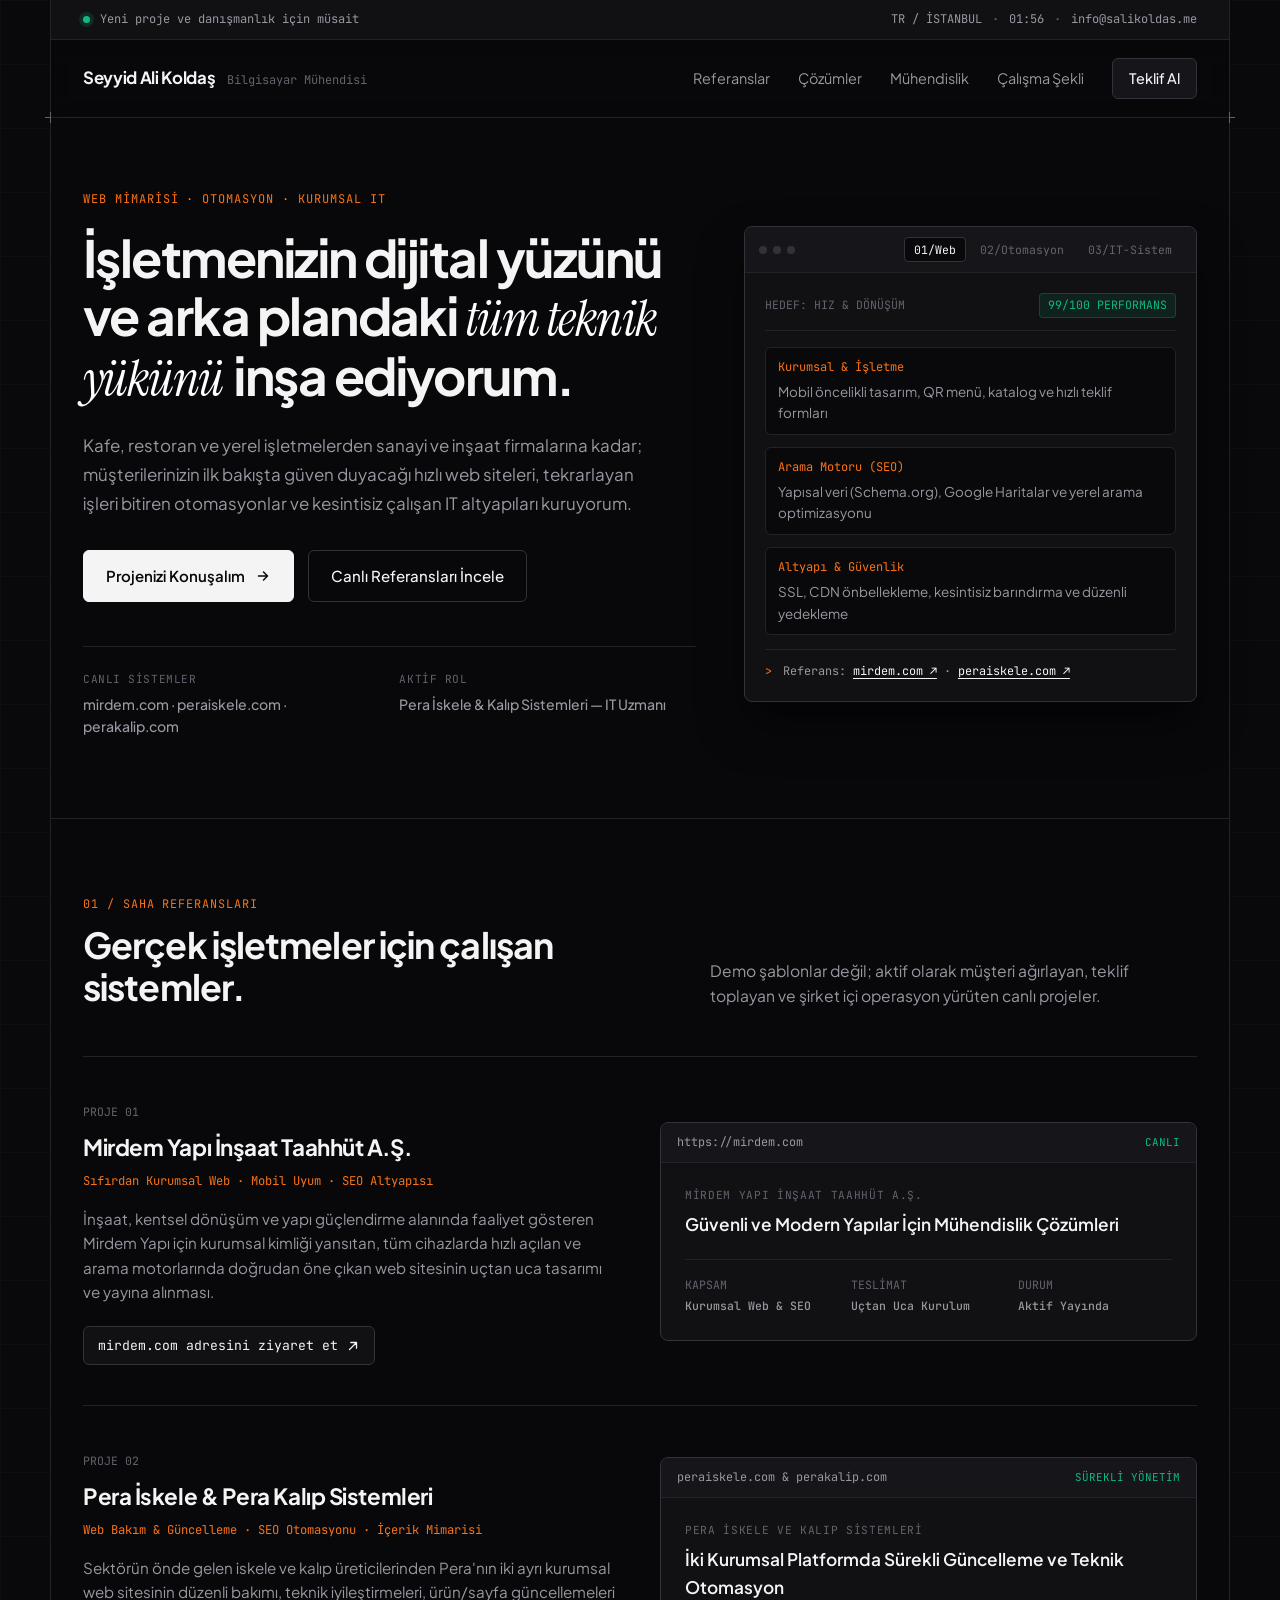
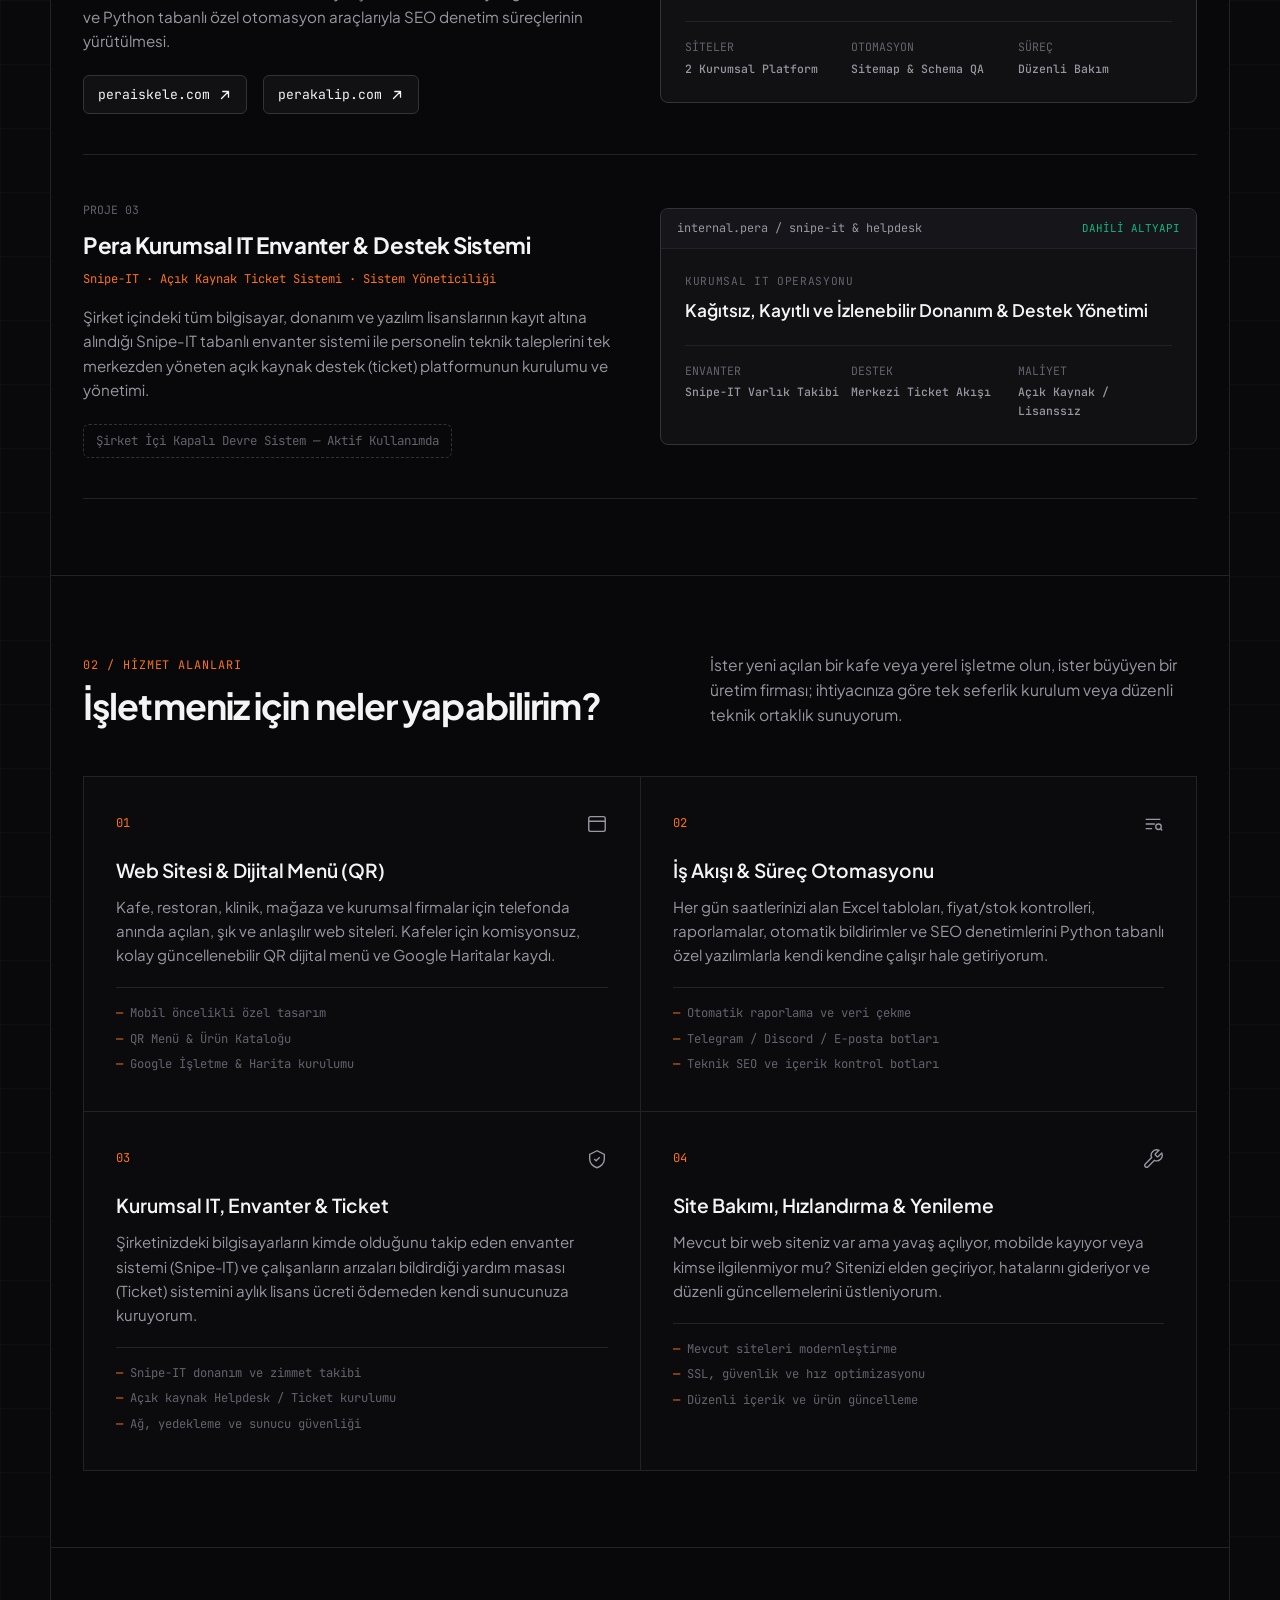
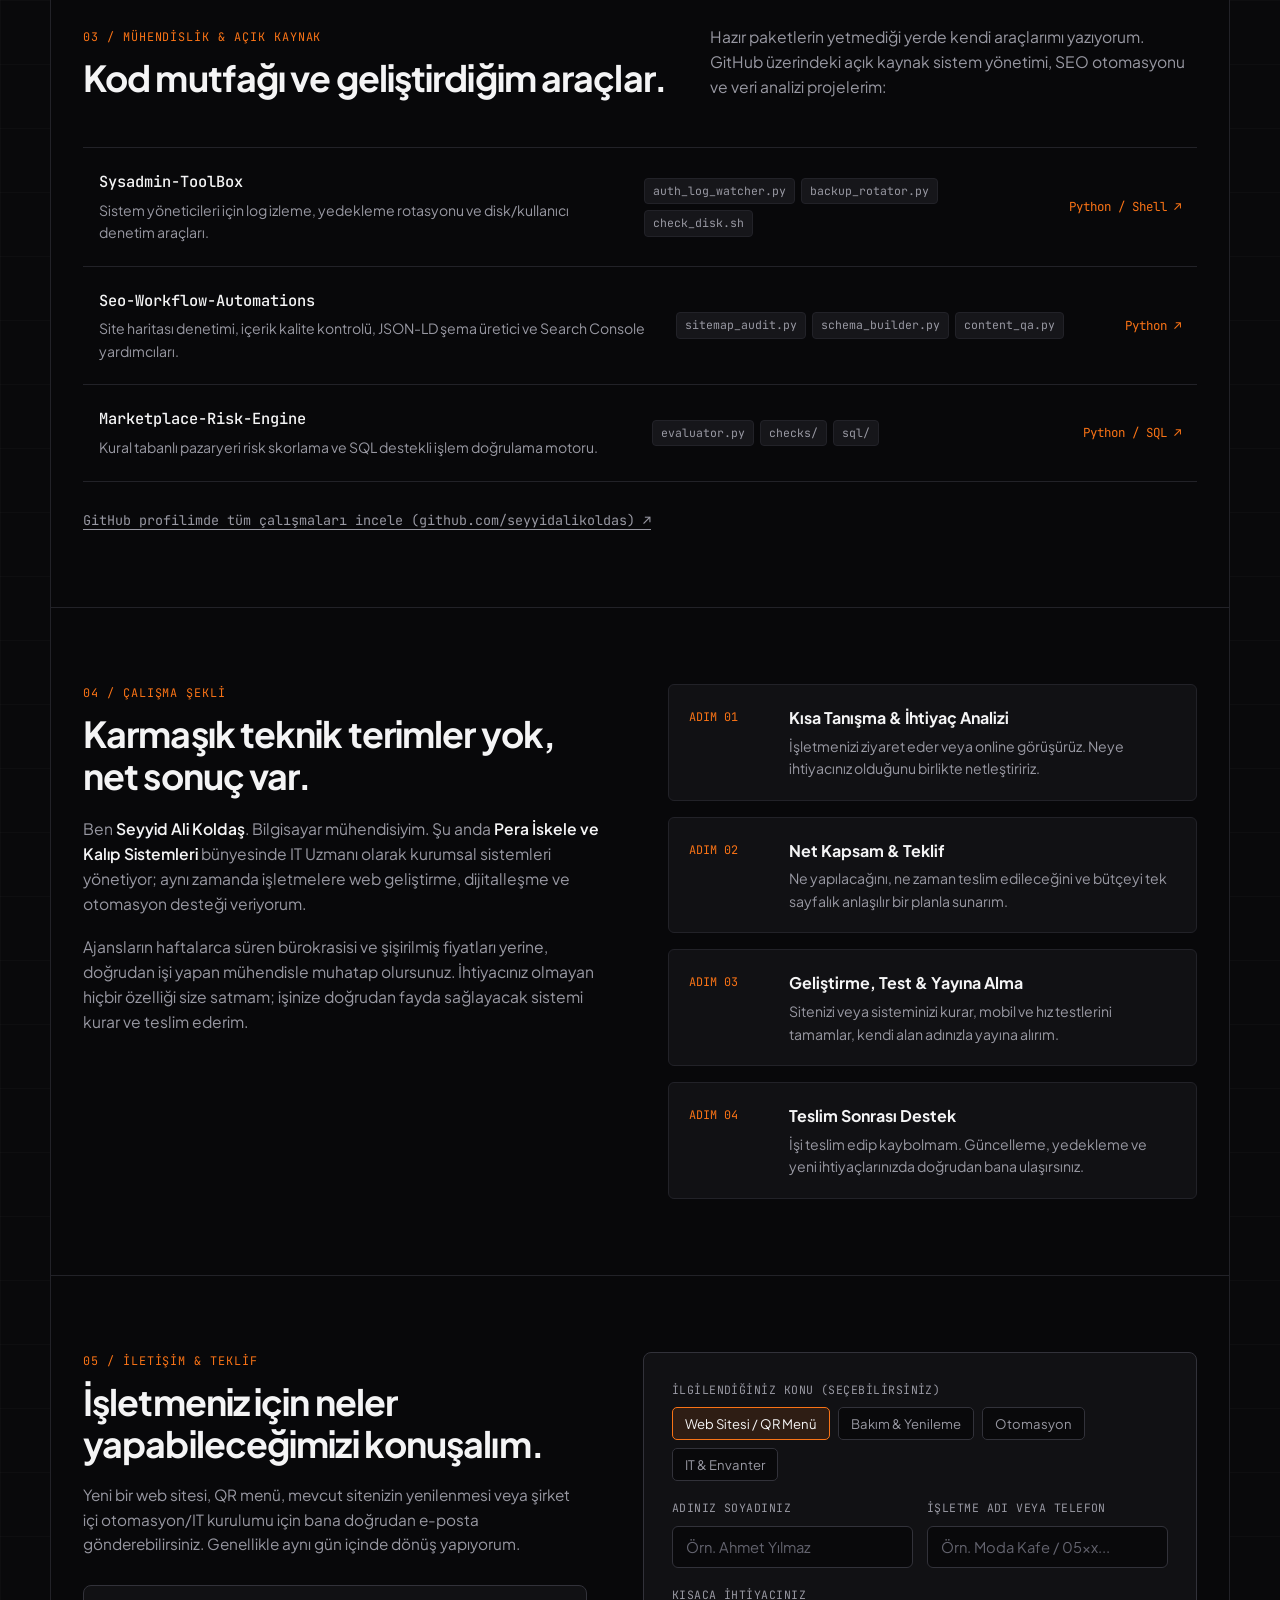
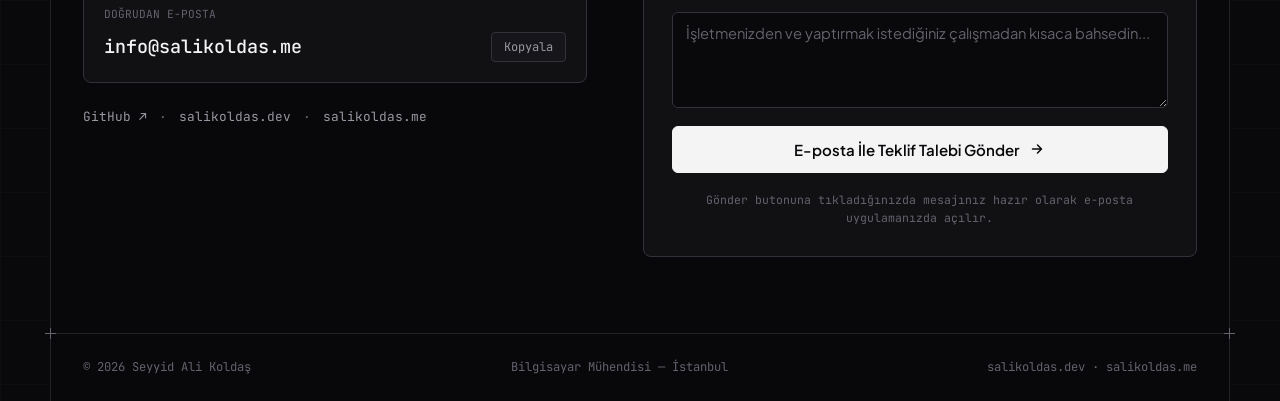
==== index.html @ 10c1068e "Launch salikoldas.me portfolio & corporate engineering site" ====
<!DOCTYPE html>
<html lang="tr">
<head>
  <meta charset="utf-8">
  <meta name="viewport" content="width=device-width, initial-scale=1">
  <title>Seyyid Ali Koldaş — Web Mimarisi, Otomasyon & Kurumsal IT</title>
  <meta name="description" content="Seyyid Ali Koldaş — Bilgisayar Mühendisi. İşletmeler için modern web siteleri, iş akışı otomasyonları ve kurumsal IT altyapı çözümleri.">
  <meta name="theme-color" content="#09090b">
  <meta property="og:title" content="Seyyid Ali Koldaş — Web, Otomasyon & IT Çözümleri">
  <meta property="og:description" content="İşletmeler için hızlı web siteleri, süreç otomasyonları ve kurumsal IT sistemleri.">
  <meta property="og:type" content="website">
  <link rel="preconnect" href="https://fonts.googleapis.com">
  <link rel="preconnect" href="https://fonts.gstatic.com" crossorigin>
  <link href="https://fonts.googleapis.com/css2?family=Instrument+Serif:ital@0;1&family=JetBrains+Mono:wght@400;500&family=Plus+Jakarta+Sans:wght@400;500;600;700&display=swap" rel="stylesheet">
  <link rel="stylesheet" href="style.css">
</head>
<body>

  <div class="frame-shell">
    <!-- Top Telemetry Bar -->
    <div class="topbar mono">
      <div class="topbar-left">
        <span class="status-dot" aria-hidden="true"></span>
        <span>Yeni proje ve danışmanlık için müsait</span>
      </div>
      <div class="topbar-right">
        <span>TR / İSTANBUL</span>
        <span class="sep">·</span>
        <span id="local-time">--:--</span>
        <span class="sep">·</span>
        <a href="mailto:info@salikoldas.me">info@salikoldas.me</a>
      </div>
    </div>

    <!-- Navigation -->
    <header class="site-header">
      <a href="#top" class="brand">
        <span class="brand-name">Seyyid Ali Koldaş</span>
        <span class="brand-role mono">Bilgisayar Mühendisi</span>
      </a>
      <nav class="site-nav" aria-label="Ana Menü">
        <a href="#referanslar">Referanslar</a>
        <a href="#cozumler">Çözümler</a>
        <a href="#acik-kaynak">Mühendislik</a>
        <a href="#surec">Çalışma Şekli</a>
        <a href="#iletisim" class="nav-cta">Teklif Al</a>
      </nav>
    </header>

    <main id="top">
      <!-- Hero Section -->
      <section class="hero-section">
        <div class="crosshair ch-tl" aria-hidden="true"></div>
        <div class="crosshair ch-tr" aria-hidden="true"></div>

        <div class="hero-grid">
          <div class="hero-copy">
            <div class="eyebrow mono">WEB MİMARİSİ · OTOMASYON · KURUMSAL IT</div>
            <h1>
              İşletmenizin dijital yüzünü ve arka plandaki <span class="serif-italic">tüm teknik yükünü</span> inşa ediyorum.
            </h1>
            <p class="hero-desc">
              Kafe, restoran ve yerel işletmelerden sanayi ve inşaat firmalarına kadar; müşterilerinizin ilk bakışta güven duyacağı hızlı web siteleri, tekrarlayan işleri bitiren otomasyonlar ve kesintisiz çalışan IT altyapıları kuruyorum.
            </p>

            <div class="hero-actions">
              <a href="#iletisim" class="btn-primary">
                <span>Projenizi Konuşalım</span>
                <svg width="16" height="16" viewBox="0 0 16 16" fill="none" aria-hidden="true">
                  <path d="M3.5 8H12.5M12.5 8L8.5 4M12.5 8L8.5 12" stroke="currentColor" stroke-width="1.5" stroke-linecap="round" stroke-linejoin="round"/>
                </svg>
              </a>
              <a href="#referanslar" class="btn-secondary">Canlı Referansları İncele</a>
            </div>

            <div class="hero-proof">
              <div class="proof-item">
                <span class="proof-label mono">CANLI SİSTEMLER</span>
                <span class="proof-val">mirdem.com · peraiskele.com · perakalip.com</span>
              </div>
              <div class="proof-item">
                <span class="proof-label mono">AKTİF ROL</span>
                <span class="proof-val">Pera İskele &amp; Kalıp Sistemleri — IT Uzmanı</span>
              </div>
            </div>
          </div>

          <!-- Interactive Architecture Preview Panel -->
          <div class="hero-showcase" aria-label="Teknik çalışma önizlemesi">
            <div class="showcase-window">
              <div class="window-bar">
                <div class="window-dots" aria-hidden="true">
                  <span></span><span></span><span></span>
                </div>
                <div class="window-tabs mono" role="tablist">
                  <button type="button" class="w-tab active" data-tab="web" role="tab" aria-selected="true">01/Web</button>
                  <button type="button" class="w-tab" data-tab="auto" role="tab" aria-selected="false">02/Otomasyon</button>
                  <button type="button" class="w-tab" data-tab="it" role="tab" aria-selected="false">03/IT-Sistem</button>
                </div>
              </div>

              <!-- Tab 1: Web & Digital Presence -->
              <div class="window-pane active" id="pane-web">
                <div class="pane-meta mono">
                  <span>HEDEF: HIZ &amp; DÖNÜŞÜM</span>
                  <span class="badge-ok">99/100 PERFORMANS</span>
                </div>
                <div class="arch-list">
                  <div class="arch-row">
                    <span class="arch-key mono">Kurumsal &amp; İşletme</span>
                    <span class="arch-detail">Mobil öncelikli tasarım, QR menü, katalog ve hızlı teklif formları</span>
                  </div>
                  <div class="arch-row">
                    <span class="arch-key mono">Arama Motoru (SEO)</span>
                    <span class="arch-detail">Yapısal veri (Schema.org), Google Haritalar ve yerel arama optimizasyonu</span>
                  </div>
                  <div class="arch-row">
                    <span class="arch-key mono">Altyapı &amp; Güvenlik</span>
                    <span class="arch-detail">SSL, CDN önbellekleme, kesintisiz barındırma ve düzenli yedekleme</span>
                  </div>
                </div>
                <div class="pane-footer mono">
                  <span class="prompt-arrow">&gt;</span> Referans: <a href="https://mirdem.com" target="_blank" rel="noopener">mirdem.com ↗</a> · <a href="https://peraiskele.com" target="_blank" rel="noopener">peraiskele.com ↗</a>
                </div>
              </div>

              <!-- Tab 2: Automation -->
              <div class="window-pane" id="pane-auto">
                <div class="pane-meta mono">
                  <span>SEO-WORKFLOW-AUTOMATIONS</span>
                  <span class="badge-ok">PYTHON 3.12</span>
                </div>
                <pre class="code-preview mono"><code><span class="c-dim"># Otomatik site denetimi ve yapısal veri üretimi</span>
$ python run.py --target peraiskele.com --audit

[✓] sitemap_audit.py     142 URL tarandı (0 kırık link)
[✓] schema_builder.py    JSON-LD Organization &amp; Product hazır
[✓] content_qa.py        Meta &amp; başlık hiyerarşisi doğrulandı
[✓] gsc_export_helper.py Arama konsolu raporu dışa aktarıldı</code></pre>
                <div class="pane-footer mono">
                  <span class="prompt-arrow">&gt;</span> Kaynak kod: <a href="https://github.com/seyyidalikoldas/Seo-Workflow-Automations" target="_blank" rel="noopener">github.com/seyyidalikoldas ↗</a>
                </div>
              </div>

              <!-- Tab 3: IT Infrastructure -->
              <div class="window-pane" id="pane-it">
                <div class="pane-meta mono">
                  <span>PERA KURUMSAL IT MİMARİSİ</span>
                  <span class="badge-ok">AKTİF SAHA SİSTEMİ</span>
                </div>
                <pre class="code-preview mono"><code><span class="c-dim"># Envanter, Yardım Masası ve Sunucu Otomasyonu</span>
├─ Envanter   : Snipe-IT (Donanım, lisans ve zimmet takibi)
├─ Destek     : Açık kaynak Helpdesk / Ticket iş akışı
├─ Yedekleme  : backup_rotator.py (Otomatik rotasyon)
└─ Güvenlik   : auth_log_watcher.py &amp; check_disk.sh</code></pre>
                <div class="pane-footer mono">
                  <span class="prompt-arrow">&gt;</span> Sıfır lisans maliyetiyle kurumsal iç sistem kurulumu
                </div>
              </div>
            </div>
          </div>
        </div>
      </section>

      <!-- Section 01: Selected Work / Case Studies -->
      <section id="referanslar" class="section-block">
        <div class="section-header">
          <div>
            <span class="section-index mono">01 / SAHA REFERANSLARI</span>
            <h2>Gerçek işletmeler için çalışan sistemler.</h2>
          </div>
          <p class="section-lead">
            Demo şablonlar değil; aktif olarak müşteri ağırlayan, teklif toplayan ve şirket içi operasyon yürüten canlı projeler.
          </p>
        </div>

        <div class="case-list">
          <!-- Case 1: Mirdem -->
          <article class="case-row">
            <div class="case-meta">
              <span class="case-num mono">PROJE 01</span>
              <h3 class="case-title">Mirdem Yapı İnşaat Taahhüt A.Ş.</h3>
              <p class="case-tags mono">Sıfırdan Kurumsal Web · Mobil Uyum · SEO Altyapısı</p>
              <p class="case-desc">
                İnşaat, kentsel dönüşüm ve yapı güçlendirme alanında faaliyet gösteren Mirdem Yapı için kurumsal kimliği yansıtan, tüm cihazlarda hızlı açılan ve arama motorlarında doğrudan öne çıkan web sitesinin uçtan uca tasarımı ve yayına alınması.
              </p>
              <a href="https://mirdem.com" target="_blank" rel="noopener" class="case-link mono">
                <span>mirdem.com adresini ziyaret et</span>
                <svg width="14" height="14" viewBox="0 0 16 16" fill="none" aria-hidden="true"><path d="M4 12L12 4M12 4H5.5M12 4V10.5" stroke="currentColor" stroke-width="1.5" stroke-linecap="round" stroke-linejoin="round"/></svg>
              </a>
            </div>
            <div class="case-visual">
              <div class="browser-mock">
                <div class="bm-top">
                  <span class="bm-url mono">https://mirdem.com</span>
                  <span class="bm-status mono">CANLI</span>
                </div>
                <div class="bm-body">
                  <div class="bm-kicker mono">MİRDEM YAPI İNŞAAT TAAHHÜT A.Ş.</div>
                  <div class="bm-headline">Güvenli ve Modern Yapılar İçin Mühendislik Çözümleri</div>
                  <div class="bm-metrics mono">
                    <div><span>KAPSAM</span><strong>Kurumsal Web &amp; SEO</strong></div>
                    <div><span>TESLİMAT</span><strong>Uçtan Uca Kurulum</strong></div>
                    <div><span>DURUM</span><strong>Aktif Yayında</strong></div>
                  </div>
                </div>
              </div>
            </div>
          </article>

          <!-- Case 2: Pera İskele & Pera Kalıp -->
          <article class="case-row">
            <div class="case-meta">
              <span class="case-num mono">PROJE 02</span>
              <h3 class="case-title">Pera İskele &amp; Pera Kalıp Sistemleri</h3>
              <p class="case-tags mono">Web Bakım &amp; Güncelleme · SEO Otomasyonu · İçerik Mimarisi</p>
              <p class="case-desc">
                Sektörün önde gelen iskele ve kalıp üreticilerinden Pera'nın iki ayrı kurumsal web sitesinin düzenli bakımı, teknik iyileştirmeleri, ürün/sayfa güncellemeleri ve Python tabanlı özel otomasyon araçlarıyla SEO denetim süreçlerinin yürütülmesi.
              </p>
              <div class="case-links-dual">
                <a href="https://peraiskele.com" target="_blank" rel="noopener" class="case-link mono">
                  <span>peraiskele.com</span>
                  <svg width="14" height="14" viewBox="0 0 16 16" fill="none" aria-hidden="true"><path d="M4 12L12 4M12 4H5.5M12 4V10.5" stroke="currentColor" stroke-width="1.5" stroke-linecap="round" stroke-linejoin="round"/></svg>
                </a>
                <a href="https://perakalip.com" target="_blank" rel="noopener" class="case-link mono">
                  <span>perakalip.com</span>
                  <svg width="14" height="14" viewBox="0 0 16 16" fill="none" aria-hidden="true"><path d="M4 12L12 4M12 4H5.5M12 4V10.5" stroke="currentColor" stroke-width="1.5" stroke-linecap="round" stroke-linejoin="round"/></svg>
                </a>
              </div>
            </div>
            <div class="case-visual">
              <div class="browser-mock">
                <div class="bm-top">
                  <span class="bm-url mono">peraiskele.com &amp; perakalip.com</span>
                  <span class="bm-status mono">SÜREKLİ YÖNETİM</span>
                </div>
                <div class="bm-body">
                  <div class="bm-kicker mono">PERA İSKELE VE KALIP SİSTEMLERİ</div>
                  <div class="bm-headline">İki Kurumsal Platformda Sürekli Güncelleme ve Teknik Otomasyon</div>
                  <div class="bm-metrics mono">
                    <div><span>SİTELER</span><strong>2 Kurumsal Platform</strong></div>
                    <div><span>OTOMASYON</span><strong>Sitemap &amp; Schema QA</strong></div>
                    <div><span>SÜREÇ</span><strong>Düzenli Bakım</strong></div>
                  </div>
                </div>
              </div>
            </div>
          </article>

          <!-- Case 3: Pera IT -->
          <article class="case-row">
            <div class="case-meta">
              <span class="case-num mono">PROJE 03</span>
              <h3 class="case-title">Pera Kurumsal IT Envanter &amp; Destek Sistemi</h3>
              <p class="case-tags mono">Snipe-IT · Açık Kaynak Ticket Sistemi · Sistem Yöneticiliği</p>
              <p class="case-desc">
                Şirket içindeki tüm bilgisayar, donanım ve yazılım lisanslarının kayıt altına alındığı Snipe-IT tabanlı envanter sistemi ile personelin teknik taleplerini tek merkezden yöneten açık kaynak destek (ticket) platformunun kurulumu ve yönetimi.
              </p>
              <span class="case-internal mono">Şirket İçi Kapalı Devre Sistem — Aktif Kullanımda</span>
            </div>
            <div class="case-visual">
              <div class="browser-mock">
                <div class="bm-top">
                  <span class="bm-url mono">internal.pera / snipe-it &amp; helpdesk</span>
                  <span class="bm-status mono">DAHİLİ ALTYAPI</span>
                </div>
                <div class="bm-body">
                  <div class="bm-kicker mono">KURUMSAL IT OPERASYONU</div>
                  <div class="bm-headline">Kağıtsız, Kayıtlı ve İzlenebilir Donanım &amp; Destek Yönetimi</div>
                  <div class="bm-metrics mono">
                    <div><span>ENVANTER</span><strong>Snipe-IT Varlık Takibi</strong></div>
                    <div><span>DESTEK</span><strong>Merkezi Ticket Akışı</strong></div>
                    <div><span>MALİYET</span><strong>Açık Kaynak / Lisanssız</strong></div>
                  </div>
                </div>
              </div>
            </div>
          </article>
        </div>
      </section>

      <!-- Section 02: Solutions for Businesses -->
      <section id="cozumler" class="section-block">
        <div class="section-header">
          <div>
            <span class="section-index mono">02 / HİZMET ALANLARI</span>
            <h2>İşletmeniz için neler yapabilirim?</h2>
          </div>
          <p class="section-lead">
            İster yeni açılan bir kafe veya yerel işletme olun, ister büyüyen bir üretim firması; ihtiyacınıza göre tek seferlik kurulum veya düzenli teknik ortaklık sunuyorum.
          </p>
        </div>

        <div class="bento-grid">
          <article class="bento-cell">
            <div class="cell-top">
              <span class="cell-num mono">01</span>
              <svg class="cell-icon" viewBox="0 0 24 24" fill="none" stroke="currentColor" stroke-width="1.5" aria-hidden="true">
                <rect x="3" y="4" width="18" height="16" rx="2"/>
                <path d="M3 9H21M7 6.5H7.01M10 6.5H10.01"/>
              </svg>
            </div>
            <h3>Web Sitesi &amp; Dijital Menü (QR)</h3>
            <p>
              Kafe, restoran, klinik, mağaza ve kurumsal firmalar için telefonda anında açılan, şık ve anlaşılır web siteleri. Kafeler için komisyonsuz, kolay güncellenebilir QR dijital menü ve Google Haritalar kaydı.
            </p>
            <ul class="cell-points mono">
              <li>Mobil öncelikli özel tasarım</li>
              <li>QR Menü &amp; Ürün Kataloğu</li>
              <li>Google İşletme &amp; Harita kurulumu</li>
            </ul>
          </article>

          <article class="bento-cell">
            <div class="cell-top">
              <span class="cell-num mono">02</span>
              <svg class="cell-icon" viewBox="0 0 24 24" fill="none" stroke="currentColor" stroke-width="1.5" aria-hidden="true">
                <path d="M4 7H20M4 12H14M4 17H11"/>
                <circle cx="18" cy="15" r="3"/>
                <path d="M20.5 17.5L22 19"/>
              </svg>
            </div>
            <h3>İş Akışı &amp; Süreç Otomasyonu</h3>
            <p>
              Her gün saatlerinizi alan Excel tabloları, fiyat/stok kontrolleri, raporlamalar, otomatik bildirimler ve SEO denetimlerini Python tabanlı özel yazılımlarla kendi kendine çalışır hale getiriyorum.
            </p>
            <ul class="cell-points mono">
              <li>Otomatik raporlama ve veri çekme</li>
              <li>Telegram / Discord / E-posta botları</li>
              <li>Teknik SEO ve içerik kontrol botları</li>
            </ul>
          </article>

          <article class="bento-cell">
            <div class="cell-top">
              <span class="cell-num mono">03</span>
              <svg class="cell-icon" viewBox="0 0 24 24" fill="none" stroke="currentColor" stroke-width="1.5" aria-hidden="true">
                <path d="M12 3L4 7V12C4 16.5 7.5 20.5 12 21.5C16.5 20.5 20 16.5 20 12V7L12 3Z"/>
                <path d="M9 12L11 14L15 10"/>
              </svg>
            </div>
            <h3>Kurumsal IT, Envanter &amp; Ticket</h3>
            <p>
              Şirketinizdeki bilgisayarların kimde olduğunu takip eden envanter sistemi (Snipe-IT) ve çalışanların arızaları bildirdiği yardım masası (Ticket) sistemini aylık lisans ücreti ödemeden kendi sunucunuza kuruyorum.
            </p>
            <ul class="cell-points mono">
              <li>Snipe-IT donanım ve zimmet takibi</li>
              <li>Açık kaynak Helpdesk / Ticket kurulumu</li>
              <li>Ağ, yedekleme ve sunucu güvenliği</li>
            </ul>
          </article>

          <article class="bento-cell">
            <div class="cell-top">
              <span class="cell-num mono">04</span>
              <svg class="cell-icon" viewBox="0 0 24 24" fill="none" stroke="currentColor" stroke-width="1.5" aria-hidden="true">
                <path d="M14.7 6.3a1 1 0 0 0 0 1.4l1.6 1.6a1 1 0 0 0 1.4 0l3.77-3.77a6 6 0 0 1-7.94 7.94l-6.91 6.91a2.12 2.12 0 0 1-3-3l6.91-6.91a6 6 0 0 1 7.94-7.94l-3.76 3.76z"/>
              </svg>
            </div>
            <h3>Site Bakımı, Hızlandırma &amp; Yenileme</h3>
            <p>
              Mevcut bir web siteniz var ama yavaş açılıyor, mobilde kayıyor veya kimse ilgilenmiyor mu? Sitenizi elden geçiriyor, hatalarını gideriyor ve düzenli güncellemelerini üstleniyorum.
            </p>
            <ul class="cell-points mono">
              <li>Mevcut siteleri modernleştirme</li>
              <li>SSL, güvenlik ve hız optimizasyonu</li>
              <li>Düzenli içerik ve ürün güncelleme</li>
            </ul>
          </article>
        </div>
      </section>

      <!-- Section 03: Engineering & Open Source -->
      <section id="acik-kaynak" class="section-block">
        <div class="section-header">
          <div>
            <span class="section-index mono">03 / MÜHENDİSLİK &amp; AÇIK KAYNAK</span>
            <h2>Kod mutfağı ve geliştirdiğim araçlar.</h2>
          </div>
          <p class="section-lead">
            Hazır paketlerin yetmediği yerde kendi araçlarımı yazıyorum. GitHub üzerindeki açık kaynak sistem yönetimi, SEO otomasyonu ve veri analizi projelerim:
          </p>
        </div>

        <div class="repo-table">
          <a href="https://github.com/seyyidalikoldas/Sysadmin-ToolBox" target="_blank" rel="noopener" class="repo-row">
            <div class="repo-main">
              <span class="repo-name mono">Sysadmin-ToolBox</span>
              <span class="repo-desc">Sistem yöneticileri için log izleme, yedekleme rotasyonu ve disk/kullanıcı denetim araçları.</span>
            </div>
            <div class="repo-files mono">
              <span>auth_log_watcher.py</span>
              <span>backup_rotator.py</span>
              <span>check_disk.sh</span>
            </div>
            <span class="repo-lang mono">Python / Shell ↗</span>
          </a>

          <a href="https://github.com/seyyidalikoldas/Seo-Workflow-Automations" target="_blank" rel="noopener" class="repo-row">
            <div class="repo-main">
              <span class="repo-name mono">Seo-Workflow-Automations</span>
              <span class="repo-desc">Site haritası denetimi, içerik kalite kontrolü, JSON-LD şema üretici ve Search Console yardımcıları.</span>
            </div>
            <div class="repo-files mono">
              <span>sitemap_audit.py</span>
              <span>schema_builder.py</span>
              <span>content_qa.py</span>
            </div>
            <span class="repo-lang mono">Python ↗</span>
          </a>

          <a href="https://github.com/seyyidalikoldas/Marketplace-Risk-Engine" target="_blank" rel="noopener" class="repo-row">
            <div class="repo-main">
              <span class="repo-name mono">Marketplace-Risk-Engine</span>
              <span class="repo-desc">Kural tabanlı pazaryeri risk skorlama ve SQL destekli işlem doğrulama motoru.</span>
            </div>
            <div class="repo-files mono">
              <span>evaluator.py</span>
              <span>checks/</span>
              <span>sql/</span>
            </div>
            <span class="repo-lang mono">Python / SQL ↗</span>
          </a>
        </div>

        <div class="repo-footer">
          <a href="https://github.com/seyyidalikoldas" target="_blank" rel="noopener" class="mono link-underline">
            GitHub profilimde tüm çalışmaları incele (github.com/seyyidalikoldas) ↗
          </a>
        </div>
      </section>

      <!-- Section 04: Process & About -->
      <section id="surec" class="section-block">
        <div class="split-2">
          <div>
            <span class="section-index mono">04 / ÇALIŞMA ŞEKLİ</span>
            <h2>Karmaşık teknik terimler yok, net sonuç var.</h2>
            <p class="about-text">
              Ben <strong>Seyyid Ali Koldaş</strong>. Bilgisayar mühendisiyim. Şu anda <strong>Pera İskele ve Kalıp Sistemleri</strong> bünyesinde IT Uzmanı olarak kurumsal sistemleri yönetiyor; aynı zamanda işletmelere web geliştirme, dijitalleşme ve otomasyon desteği veriyorum.
            </p>
            <p class="about-text">
              Ajansların haftalarca süren bürokrasisi ve şişirilmiş fiyatları yerine, doğrudan işi yapan mühendisle muhatap olursunuz. İhtiyacınız olmayan hiçbir özelliği size satmam; işinize doğrudan fayda sağlayacak sistemi kurar ve teslim ederim.
            </p>
          </div>

          <div class="process-steps">
            <div class="step-item">
              <span class="step-no mono">ADIM 01</span>
              <div>
                <h3>Kısa Tanışma &amp; İhtiyaç Analizi</h3>
                <p>İşletmenizi ziyaret eder veya online görüşürüz. Neye ihtiyacınız olduğunu birlikte netleştiririz.</p>
              </div>
            </div>
            <div class="step-item">
              <span class="step-no mono">ADIM 02</span>
              <div>
                <h3>Net Kapsam &amp; Teklif</h3>
                <p>Ne yapılacağını, ne zaman teslim edileceğini ve bütçeyi tek sayfalık anlaşılır bir planla sunarım.</p>
              </div>
            </div>
            <div class="step-item">
              <span class="step-no mono">ADIM 03</span>
              <div>
                <h3>Geliştirme, Test &amp; Yayına Alma</h3>
                <p>Sitenizi veya sisteminizi kurar, mobil ve hız testlerini tamamlar, kendi alan adınızla yayına alırım.</p>
              </div>
            </div>
            <div class="step-item">
              <span class="step-no mono">ADIM 04</span>
              <div>
                <h3>Teslim Sonrası Destek</h3>
                <p>İşi teslim edip kaybolmam. Güncelleme, yedekleme ve yeni ihtiyaçlarınızda doğrudan bana ulaşırsınız.</p>
              </div>
            </div>
          </div>
        </div>
      </section>

      <!-- Section 05: Contact -->
      <section id="iletisim" class="section-block contact-section">
        <div class="crosshair ch-bl" aria-hidden="true"></div>
        <div class="crosshair ch-br" aria-hidden="true"></div>

        <div class="contact-grid">
          <div class="contact-left">
            <span class="section-index mono">05 / İLETİŞİM &amp; TEKLİF</span>
            <h2>İşletmeniz için neler yapabileceğimizi konuşalım.</h2>
            <p class="contact-desc">
              Yeni bir web sitesi, QR menü, mevcut sitenizin yenilenmesi veya şirket içi otomasyon/IT kurulumu için bana doğrudan e-posta gönderebilirsiniz. Genellikle aynı gün içinde dönüş yapıyorum.
            </p>

            <div class="direct-mail-box">
              <span class="dm-label mono">DOĞRUDAN E-POSTA</span>
              <div class="dm-row">
                <a href="mailto:info@salikoldas.me" class="dm-address mono">info@salikoldas.me</a>
                <button type="button" id="copy-mail-btn" class="copy-btn mono" data-email="info@salikoldas.me">
                  Kopyala
                </button>
              </div>
            </div>

            <div class="social-links mono">
              <a href="https://github.com/seyyidalikoldas" target="_blank" rel="noopener">GitHub ↗</a>
              <span>·</span>
              <a href="https://salikoldas.dev">salikoldas.dev</a>
              <span>·</span>
              <a href="https://salikoldas.me">salikoldas.me</a>
            </div>
          </div>

          <div class="contact-right">
            <form id="quote-form" class="quote-form">
              <div class="form-group">
                <span class="form-label mono">İLGİLENDİĞİNİZ KONU (SEÇEBİLİRSİNİZ)</span>
                <div class="topic-chips" id="topic-chips">
                  <button type="button" class="topic-chip active" data-val="Kurumsal Web Sitesi / QR Menü">Web Sitesi / QR Menü</button>
                  <button type="button" class="topic-chip" data-val="Bakım & Site Yenileme">Bakım &amp; Yenileme</button>
                  <button type="button" class="topic-chip" data-val="Süreç & SEO Otomasyonu">Otomasyon</button>
                  <button type="button" class="topic-chip" data-val="IT Altyapı / Envanter / Ticket">IT &amp; Envanter</button>
                </div>
              </div>

              <div class="form-row-2">
                <label class="form-group">
                  <span class="form-label mono">ADINIZ SOYADINIZ</span>
                  <input type="text" name="name" required placeholder="Örn. Ahmet Yılmaz" autocomplete="name">
                </label>
                <label class="form-group">
                  <span class="form-label mono">İŞLETME ADI VEYA TELEFON</span>
                  <input type="text" name="company" required placeholder="Örn. Moda Kafe / 05xx...">
                </label>
              </div>

              <label class="form-group">
                <span class="form-label mono">KISACA İHTİYACINIZ</span>
                <textarea name="message" rows="4" required placeholder="İşletmenizden ve yaptırmak istediğiniz çalışmadan kısaca bahsedin..."></textarea>
              </label>

              <button type="submit" class="btn-primary btn-full">
                <span>E-posta İle Teklif Talebi Gönder</span>
                <svg width="16" height="16" viewBox="0 0 16 16" fill="none" aria-hidden="true">
                  <path d="M3.5 8H12.5M12.5 8L8.5 4M12.5 8L8.5 12" stroke="currentColor" stroke-width="1.5" stroke-linecap="round" stroke-linejoin="round"/>
                </svg>
              </button>
              <p class="form-footnote mono">
                Gönder butonuna tıkladığınızda mesajınız hazır olarak e-posta uygulamanızda açılır.
              </p>
            </form>
          </div>
        </div>
      </section>
    </main>

    <footer class="site-footer mono">
      <span>© <span id="year"></span> Seyyid Ali Koldaş</span>
      <span>Bilgisayar Mühendisi — İstanbul</span>
      <span>salikoldas.dev · salikoldas.me</span>
    </footer>
  </div>

  <script src="script.js"></script>
</body>
</html>
---- style.css ----
:root {
  --bg: #09090b;
  --surface: #111114;
  --surface-2: #16161a;
  --border: #222228;
  --border-strong: #32323a;
  --text: #f4f4f5;
  --text-muted: #9898a2;
  --text-dim: #63636e;
  --accent: #f97316;
  --accent-soft: rgba(249, 115, 22, 0.12);
  --ok: #10b981;
  --sans: "Plus Jakarta Sans", -apple-system, BlinkMacSystemFont, "Segoe UI", sans-serif;
  --serif: "Instrument Serif", Georgia, serif;
  --mono: "JetBrains Mono", monospace;
}

* {
  box-sizing: border-box;
  margin: 0;
  padding: 0;
}

html {
  scroll-behavior: smooth;
  background-color: var(--bg);
  color: var(--text);
  font-family: var(--sans);
  -webkit-font-smoothing: antialiased;
}

body {
  min-height: 100vh;
  background-color: var(--bg);
  background-image:
    linear-gradient(to right, rgba(255, 255, 255, 0.018) 1px, transparent 1px),
    linear-gradient(to bottom, rgba(255, 255, 255, 0.018) 1px, transparent 1px);
  background-size: 64px 64px;
  line-height: 1.6;
}

a {
  color: inherit;
  text-decoration: none;
}

.mono {
  font-family: var(--mono);
}

.serif-italic {
  font-family: var(--serif);
  font-style: italic;
  font-weight: 400;
  color: #ffffff;
  padding-right: 4px;
}

/* Central Architectural Frame */
.frame-shell {
  max-width: 1180px;
  margin: 0 auto;
  border-left: 1px solid var(--border);
  border-right: 1px solid var(--border);
  background: rgba(9, 9, 11, 0.86);
  backdrop-filter: blur(4px);
}

/* Top Telemetry Bar */
.topbar {
  display: flex;
  justify-content: space-between;
  align-items: center;
  padding: 10px 32px;
  font-size: 0.75rem;
  color: var(--text-muted);
  border-bottom: 1px solid var(--border);
  background: var(--surface);
}

.topbar-left,
.topbar-right {
  display: flex;
  align-items: center;
  gap: 10px;
}

.topbar a:hover {
  color: var(--text);
}

.status-dot {
  width: 7px;
  height: 7px;
  border-radius: 50%;
  background: var(--ok);
  box-shadow: 0 0 0 4px rgba(16, 185, 129, 0.15);
}

.sep {
  color: var(--text-dim);
}

/* Header */
.site-header {
  position: sticky;
  top: 0;
  z-index: 40;
  display: flex;
  justify-content: space-between;
  align-items: center;
  padding: 18px 32px;
  background: rgba(9, 9, 11, 0.88);
  backdrop-filter: blur(12px);
  border-bottom: 1px solid var(--border);
}

.brand {
  display: flex;
  align-items: baseline;
  gap: 12px;
}

.brand-name {
  font-weight: 700;
  font-size: 1.05rem;
  letter-spacing: -0.02em;
}

.brand-role {
  font-size: 0.75rem;
  color: var(--text-dim);
}

.site-nav {
  display: flex;
  align-items: center;
  gap: 28px;
  font-size: 0.9rem;
  color: var(--text-muted);
}

.site-nav a:hover {
  color: var(--text);
}

.nav-cta {
  padding: 8px 16px;
  border: 1px solid var(--border-strong);
  background: var(--surface-2);
  color: var(--text) !important;
  font-weight: 500;
  border-radius: 6px;
  transition: border-color 0.2s, background 0.2s;
}

.nav-cta:hover {
  border-color: var(--accent);
  background: var(--accent-soft);
}

/* Crosshair Markers */
.crosshair {
  position: absolute;
  width: 11px;
  height: 11px;
  pointer-events: none;
  z-index: 5;
}

.crosshair::before,
.crosshair::after {
  content: "";
  position: absolute;
  background: var(--text-dim);
}

.crosshair::before {
  top: 5px;
  left: 0;
  width: 11px;
  height: 1px;
}

.crosshair::after {
  top: 0;
  left: 5px;
  width: 1px;
  height: 11px;
}

.ch-tl { top: -6px; left: -6px; }
.ch-tr { top: -6px; right: -6px; }
.ch-bl { bottom: -6px; left: -6px; }
.ch-br { bottom: -6px; right: -6px; }

/* Hero Section */
.hero-section {
  position: relative;
  padding: 72px 32px 80px;
  border-bottom: 1px solid var(--border);
}

.hero-grid {
  display: grid;
  grid-template-columns: 1.15fr 0.85fr;
  gap: 48px;
  align-items: center;
}

.eyebrow {
  font-size: 0.75rem;
  letter-spacing: 0.08em;
  color: var(--accent);
  margin-bottom: 20px;
}

h1 {
  font-size: clamp(2.1rem, 4vw, 3.35rem);
  line-height: 1.12;
  font-weight: 700;
  letter-spacing: -0.03em;
  margin-bottom: 24px;
}

.hero-desc {
  color: var(--text-muted);
  font-size: 1.06rem;
  line-height: 1.7;
  max-width: 580px;
  margin-bottom: 32px;
}

.hero-actions {
  display: flex;
  flex-wrap: wrap;
  gap: 14px;
  margin-bottom: 44px;
}

.btn-primary {
  display: inline-flex;
  align-items: center;
  justify-content: center;
  gap: 10px;
  padding: 13px 22px;
  background: var(--text);
  color: var(--bg);
  font-weight: 600;
  font-size: 0.94rem;
  border-radius: 6px;
  border: 1px solid var(--text);
  cursor: pointer;
  font-family: inherit;
  transition: background 0.18s, color 0.18s, border-color 0.18s;
}

.btn-primary:hover {
  background: var(--accent);
  border-color: var(--accent);
  color: #09090b;
}

.btn-secondary {
  display: inline-flex;
  align-items: center;
  padding: 13px 22px;
  background: transparent;
  color: var(--text);
  font-weight: 500;
  font-size: 0.94rem;
  border-radius: 6px;
  border: 1px solid var(--border-strong);
  transition: border-color 0.18s, background 0.18s;
}

.btn-secondary:hover {
  border-color: var(--text-muted);
  background: var(--surface);
}

.hero-proof {
  display: grid;
  grid-template-columns: 1fr 1fr;
  gap: 20px;
  padding-top: 24px;
  border-top: 1px solid var(--border);
}

.proof-item {
  display: flex;
  flex-direction: column;
  gap: 4px;
}

.proof-label {
  font-size: 0.7rem;
  color: var(--text-dim);
  letter-spacing: 0.05em;
}

.proof-val {
  font-size: 0.88rem;
  color: var(--text-muted);
  font-weight: 500;
}

/* Interactive Showcase Window */
.showcase-window {
  background: var(--surface);
  border: 1px solid var(--border-strong);
  border-radius: 8px;
  overflow: hidden;
  box-shadow: 0 24px 48px rgba(0, 0, 0, 0.45);
}

.window-bar {
  display: flex;
  justify-content: space-between;
  align-items: center;
  padding: 10px 14px;
  background: var(--surface-2);
  border-bottom: 1px solid var(--border);
}

.window-dots {
  display: flex;
  gap: 6px;
}

.window-dots span {
  width: 8px;
  height: 8px;
  border-radius: 50%;
  background: var(--border-strong);
}

.window-tabs {
  display: flex;
  gap: 4px;
}

.w-tab {
  background: transparent;
  border: 1px solid transparent;
  color: var(--text-dim);
  font-family: var(--mono);
  font-size: 0.72rem;
  padding: 4px 9px;
  border-radius: 4px;
  cursor: pointer;
  transition: color 0.15s, background 0.15s, border-color 0.15s;
}

.w-tab:hover {
  color: var(--text-muted);
}

.w-tab.active {
  color: var(--text);
  background: var(--bg);
  border-color: var(--border-strong);
}

.window-pane {
  display: none;
  padding: 20px;
}

.window-pane.active {
  display: block;
}

.pane-meta {
  display: flex;
  justify-content: space-between;
  align-items: center;
  font-size: 0.72rem;
  color: var(--text-dim);
  margin-bottom: 16px;
  padding-bottom: 12px;
  border-bottom: 1px solid var(--border);
}

.badge-ok {
  color: var(--ok);
  background: rgba(16, 185, 129, 0.1);
  border: 1px solid rgba(16, 185, 129, 0.25);
  padding: 2px 8px;
  border-radius: 4px;
}

.arch-list {
  display: grid;
  gap: 12px;
}

.arch-row {
  display: grid;
  gap: 4px;
  padding: 10px 12px;
  background: var(--bg);
  border: 1px solid var(--border);
  border-radius: 6px;
}

.arch-key {
  font-size: 0.75rem;
  color: var(--accent);
}

.arch-detail {
  font-size: 0.84rem;
  color: var(--text-muted);
}

.code-preview {
  background: var(--bg);
  border: 1px solid var(--border);
  border-radius: 6px;
  padding: 14px;
  font-size: 0.76rem;
  line-height: 1.75;
  color: var(--text-muted);
  overflow-x: auto;
}

.c-dim {
  color: var(--text-dim);
}

.pane-footer {
  margin-top: 14px;
  padding-top: 12px;
  border-top: 1px solid var(--border);
  font-size: 0.74rem;
  color: var(--text-muted);
}

.pane-footer a {
  color: var(--text);
  text-decoration: underline;
  text-underline-offset: 3px;
}

.prompt-arrow {
  color: var(--accent);
  margin-right: 4px;
}

/* Section Layout */
.section-block {
  position: relative;
  padding: 76px 32px;
  border-bottom: 1px solid var(--border);
}

.section-header {
  display: grid;
  grid-template-columns: 1.1fr 0.9fr;
  gap: 32px;
  align-items: end;
  margin-bottom: 48px;
}

.section-index {
  display: block;
  font-size: 0.74rem;
  color: var(--accent);
  letter-spacing: 0.08em;
  margin-bottom: 10px;
}

h2 {
  font-size: clamp(1.65rem, 2.8vw, 2.25rem);
  line-height: 1.18;
  letter-spacing: -0.025em;
  font-weight: 700;
}

.section-lead {
  color: var(--text-muted);
  font-size: 0.98rem;
}

/* Case Study Rows */
.case-list {
  display: grid;
  border-top: 1px solid var(--border);
}

.case-row {
  display: grid;
  grid-template-columns: 1fr 1fr;
  gap: 40px;
  padding: 40px 0;
  border-bottom: 1px solid var(--border);
  align-items: center;
}

.case-num {
  display: inline-block;
  font-size: 0.72rem;
  color: var(--text-dim);
  margin-bottom: 8px;
}

.case-title {
  font-size: 1.4rem;
  font-weight: 700;
  letter-spacing: -0.02em;
  margin-bottom: 6px;
}

.case-tags {
  font-size: 0.76rem;
  color: var(--accent);
  margin-bottom: 16px;
}

.case-desc {
  color: var(--text-muted);
  font-size: 0.95rem;
  margin-bottom: 22px;
}

.case-links-dual {
  display: flex;
  gap: 16px;
  flex-wrap: wrap;
}

.case-link {
  display: inline-flex;
  align-items: center;
  gap: 8px;
  font-size: 0.82rem;
  color: var(--text);
  padding: 8px 14px;
  background: var(--surface);
  border: 1px solid var(--border-strong);
  border-radius: 6px;
  transition: border-color 0.15s, background 0.15s;
}

.case-link:hover {
  border-color: var(--accent);
  background: var(--accent-soft);
}

.case-internal {
  display: inline-block;
  font-size: 0.78rem;
  color: var(--text-dim);
  padding: 6px 12px;
  border: 1px dashed var(--border-strong);
  border-radius: 6px;
}

.browser-mock {
  background: var(--surface);
  border: 1px solid var(--border-strong);
  border-radius: 8px;
  overflow: hidden;
  transition: border-color 0.2s, transform 0.2s;
}

.case-row:hover .browser-mock {
  border-color: #454552;
  transform: translateY(-2px);
}

.bm-top {
  display: flex;
  justify-content: space-between;
  align-items: center;
  padding: 10px 16px;
  background: var(--surface-2);
  border-bottom: 1px solid var(--border);
  font-size: 0.74rem;
}

.bm-url {
  color: var(--text-muted);
}

.bm-status {
  color: var(--ok);
  font-size: 0.68rem;
}

.bm-body {
  padding: 24px;
}

.bm-kicker {
  font-size: 0.7rem;
  color: var(--text-dim);
  letter-spacing: 0.06em;
  margin-bottom: 6px;
}

.bm-headline {
  font-size: 1.08rem;
  font-weight: 600;
  color: var(--text);
  margin-bottom: 20px;
}

.bm-metrics {
  display: grid;
  grid-template-columns: repeat(3, 1fr);
  gap: 12px;
  padding-top: 16px;
  border-top: 1px solid var(--border);
  font-size: 0.72rem;
}

.bm-metrics span {
  display: block;
  color: var(--text-dim);
  margin-bottom: 3px;
}

.bm-metrics strong {
  color: var(--text-muted);
  font-weight: 500;
}

/* Bento Solutions Grid */
.bento-grid {
  display: grid;
  grid-template-columns: repeat(2, 1fr);
  border-top: 1px solid var(--border);
  border-left: 1px solid var(--border);
}

.bento-cell {
  padding: 36px 32px;
  border-right: 1px solid var(--border);
  border-bottom: 1px solid var(--border);
  background: rgba(17, 17, 20, 0.45);
  transition: background 0.2s;
}

.bento-cell:hover {
  background: var(--surface);
}

.cell-top {
  display: flex;
  justify-content: space-between;
  align-items: center;
  margin-bottom: 20px;
}

.cell-num {
  font-size: 0.76rem;
  color: var(--accent);
}

.cell-icon {
  width: 22px;
  height: 22px;
  color: var(--text-muted);
}

.bento-cell h3 {
  font-size: 1.2rem;
  font-weight: 600;
  margin-bottom: 10px;
}

.bento-cell p {
  color: var(--text-muted);
  font-size: 0.94rem;
  margin-bottom: 20px;
}

.cell-points {
  list-style: none;
  display: grid;
  gap: 6px;
  font-size: 0.76rem;
  color: var(--text-dim);
  padding-top: 16px;
  border-top: 1px solid var(--border);
}

.cell-points li::before {
  content: "— ";
  color: var(--accent);
}

/* Engineering / Open Source Table */
.repo-table {
  border-top: 1px solid var(--border);
}

.repo-row {
  display: grid;
  grid-template-columns: 1.3fr 1fr auto;
  gap: 24px;
  align-items: center;
  padding: 22px 16px;
  border-bottom: 1px solid var(--border);
  transition: background 0.15s;
}

.repo-row:hover {
  background: var(--surface);
}

.repo-name {
  display: block;
  font-size: 0.96rem;
  font-weight: 500;
  color: var(--text);
  margin-bottom: 4px;
}

.repo-desc {
  display: block;
  font-size: 0.88rem;
  color: var(--text-muted);
}

.repo-files {
  display: flex;
  flex-wrap: wrap;
  gap: 6px;
}

.repo-files span {
  font-size: 0.72rem;
  color: var(--text-muted);
  background: var(--surface-2);
  border: 1px solid var(--border);
  padding: 3px 8px;
  border-radius: 4px;
}

.repo-lang {
  font-size: 0.78rem;
  color: var(--accent);
  white-space: nowrap;
}

.repo-footer {
  margin-top: 24px;
}

.link-underline {
  font-size: 0.84rem;
  color: var(--text-muted);
  text-decoration: underline;
  text-underline-offset: 4px;
}

.link-underline:hover {
  color: var(--text);
}

/* Process & About */
.split-2 {
  display: grid;
  grid-template-columns: 1fr 1fr;
  gap: 56px;
  align-items: start;
}

.about-text {
  color: var(--text-muted);
  font-size: 0.98rem;
  margin-top: 18px;
}

.about-text strong {
  color: var(--text);
  font-weight: 600;
}

.process-steps {
  display: grid;
  gap: 16px;
}

.step-item {
  display: grid;
  grid-template-columns: 84px 1fr;
  gap: 16px;
  padding: 20px;
  background: var(--surface);
  border: 1px solid var(--border);
  border-radius: 6px;
}

.step-no {
  font-size: 0.74rem;
  color: var(--accent);
  padding-top: 3px;
}

.step-item h3 {
  font-size: 1rem;
  margin-bottom: 4px;
}

.step-item p {
  font-size: 0.88rem;
  color: var(--text-muted);
}

/* Contact Section */
.contact-grid {
  display: grid;
  grid-template-columns: 1fr 1.1fr;
  gap: 56px;
  align-items: start;
}

.contact-desc {
  color: var(--text-muted);
  font-size: 0.96rem;
  margin: 18px 0 28px;
}

.direct-mail-box {
  padding: 20px;
  background: var(--surface);
  border: 1px solid var(--border-strong);
  border-radius: 8px;
  margin-bottom: 24px;
}

.dm-label {
  display: block;
  font-size: 0.7rem;
  color: var(--text-dim);
  margin-bottom: 8px;
}

.dm-row {
  display: flex;
  justify-content: space-between;
  align-items: center;
  gap: 12px;
  flex-wrap: wrap;
}

.dm-address {
  font-size: 1.15rem;
  font-weight: 500;
  color: var(--text);
}

.copy-btn {
  background: var(--surface-2);
  border: 1px solid var(--border-strong);
  color: var(--text-muted);
  padding: 6px 12px;
  border-radius: 4px;
  font-size: 0.75rem;
  cursor: pointer;
  transition: color 0.15s, border-color 0.15s;
}

.copy-btn:hover {
  color: var(--text);
  border-color: var(--accent);
}

.social-links {
  display: flex;
  gap: 12px;
  font-size: 0.8rem;
  color: var(--text-dim);
}

.social-links a {
  color: var(--text-muted);
}

.social-links a:hover {
  color: var(--text);
}

/* Quote Form */
.quote-form {
  background: var(--surface);
  border: 1px solid var(--border-strong);
  border-radius: 8px;
  padding: 28px;
  display: grid;
  gap: 18px;
}

.form-group {
  display: grid;
  gap: 8px;
}

.form-label {
  font-size: 0.72rem;
  color: var(--text-muted);
  letter-spacing: 0.04em;
}

.topic-chips {
  display: flex;
  flex-wrap: wrap;
  gap: 8px;
}

.topic-chip {
  background: var(--bg);
  border: 1px solid var(--border-strong);
  color: var(--text-muted);
  padding: 7px 12px;
  border-radius: 5px;
  font-size: 0.82rem;
  font-family: inherit;
  cursor: pointer;
  transition: all 0.15s;
}

.topic-chip:hover {
  color: var(--text);
}

.topic-chip.active {
  background: var(--accent-soft);
  border-color: var(--accent);
  color: var(--text);
}

.form-row-2 {
  display: grid;
  grid-template-columns: 1fr 1fr;
  gap: 14px;
}

.quote-form input,
.quote-form textarea {
  width: 100%;
  background: var(--bg);
  border: 1px solid var(--border-strong);
  border-radius: 6px;
  padding: 11px 13px;
  color: var(--text);
  font-family: inherit;
  font-size: 0.92rem;
  transition: border-color 0.15s;
}

.quote-form input::placeholder,
.quote-form textarea::placeholder {
  color: var(--text-dim);
}

.quote-form input:focus,
.quote-form textarea:focus {
  outline: none;
  border-color: var(--accent);
}

.btn-full {
  width: 100%;
}

.form-footnote {
  font-size: 0.72rem;
  color: var(--text-dim);
  text-align: center;
}

/* Footer */
.site-footer {
  display: flex;
  justify-content: space-between;
  align-items: center;
  padding: 24px 32px;
  font-size: 0.76rem;
  color: var(--text-dim);
  flex-wrap: wrap;
  gap: 12px;
}

/* Responsive */
@media (max-width: 920px) {
  .hero-grid,
  .section-header,
  .case-row,
  .split-2,
  .contact-grid {
    grid-template-columns: 1fr;
  }

  .bento-grid {
    grid-template-columns: 1fr;
  }

  .repo-row {
    grid-template-columns: 1fr;
    gap: 12px;
  }

  .site-nav a:not(.nav-cta) {
    display: none;
  }
}

@media (max-width: 600px) {
  .topbar {
    padding: 8px 16px;
  }
  .topbar-right {
    display: none;
  }
  .site-header,
  .hero-section,
  .section-block,
  .site-footer {
    padding-left: 18px;
    padding-right: 18px;
  }
  .hero-proof,
  .form-row-2,
  .bm-metrics {
    grid-template-columns: 1fr;
  }
}
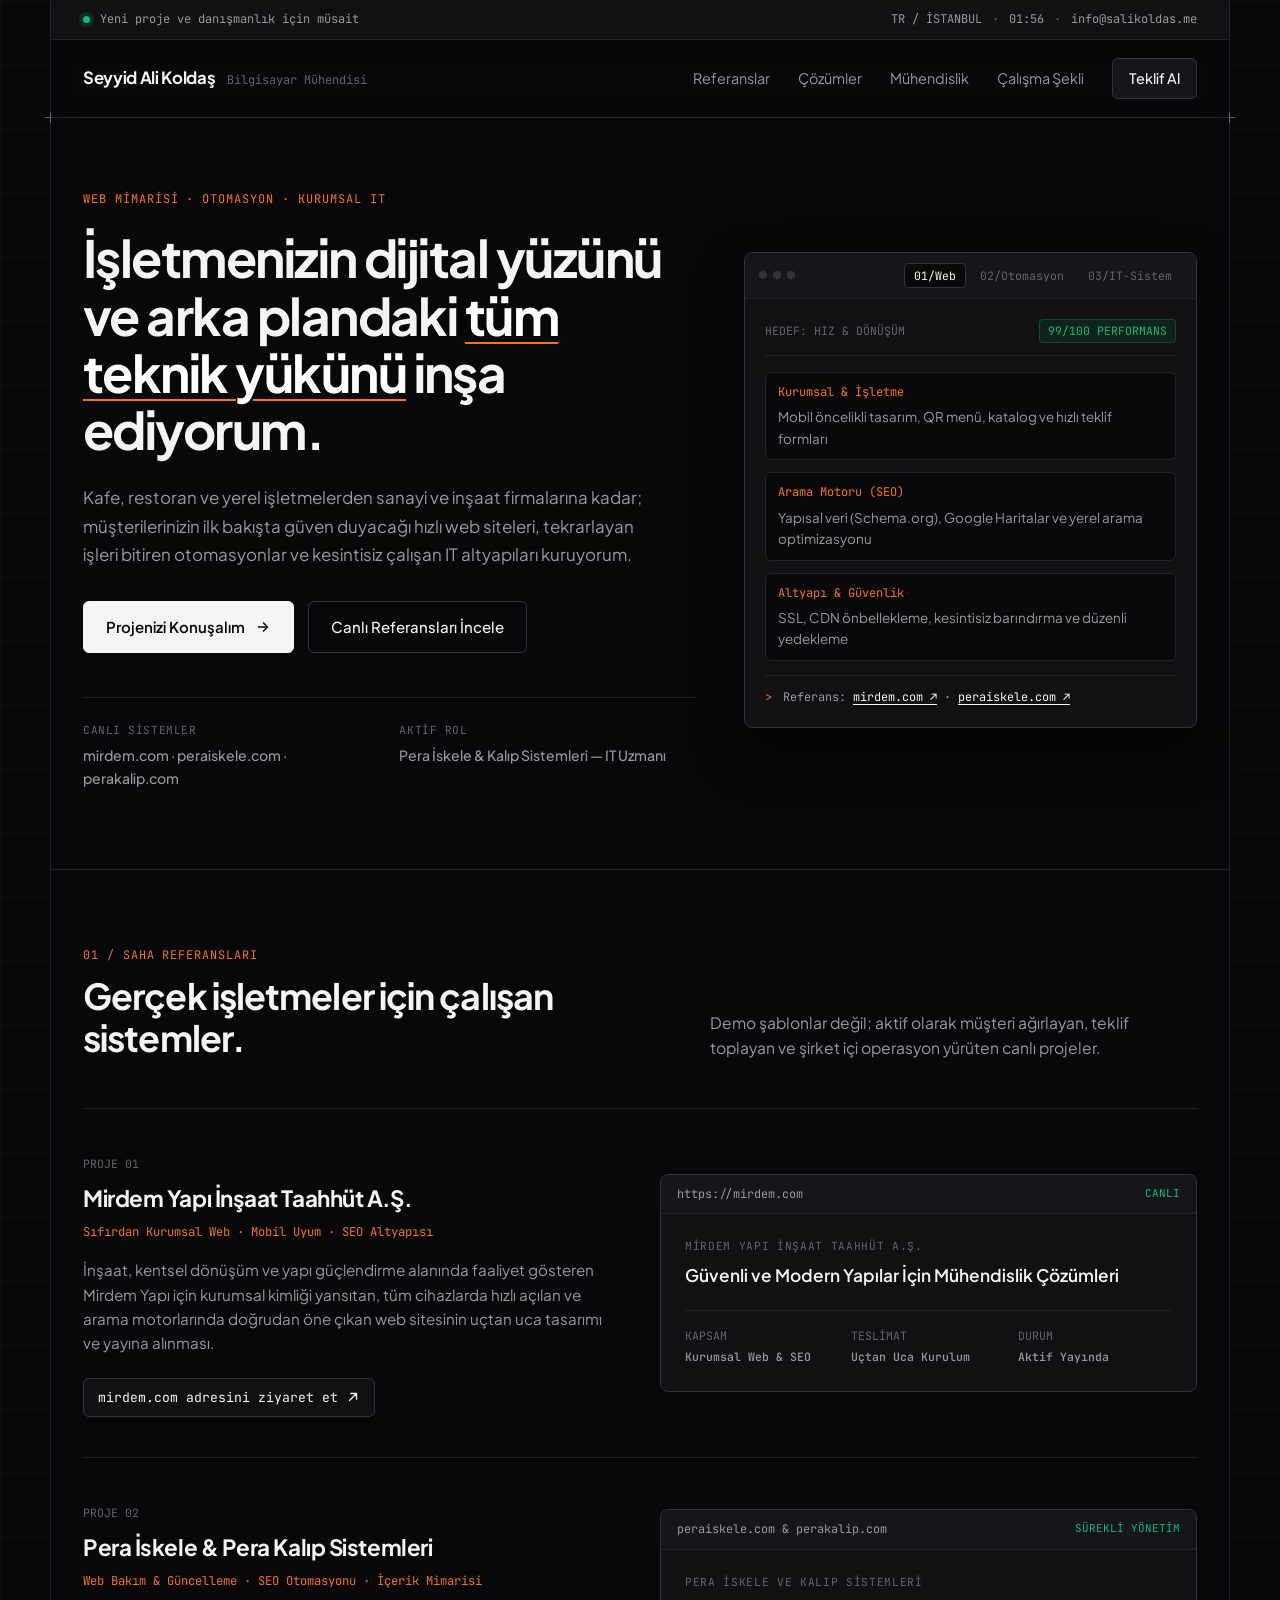
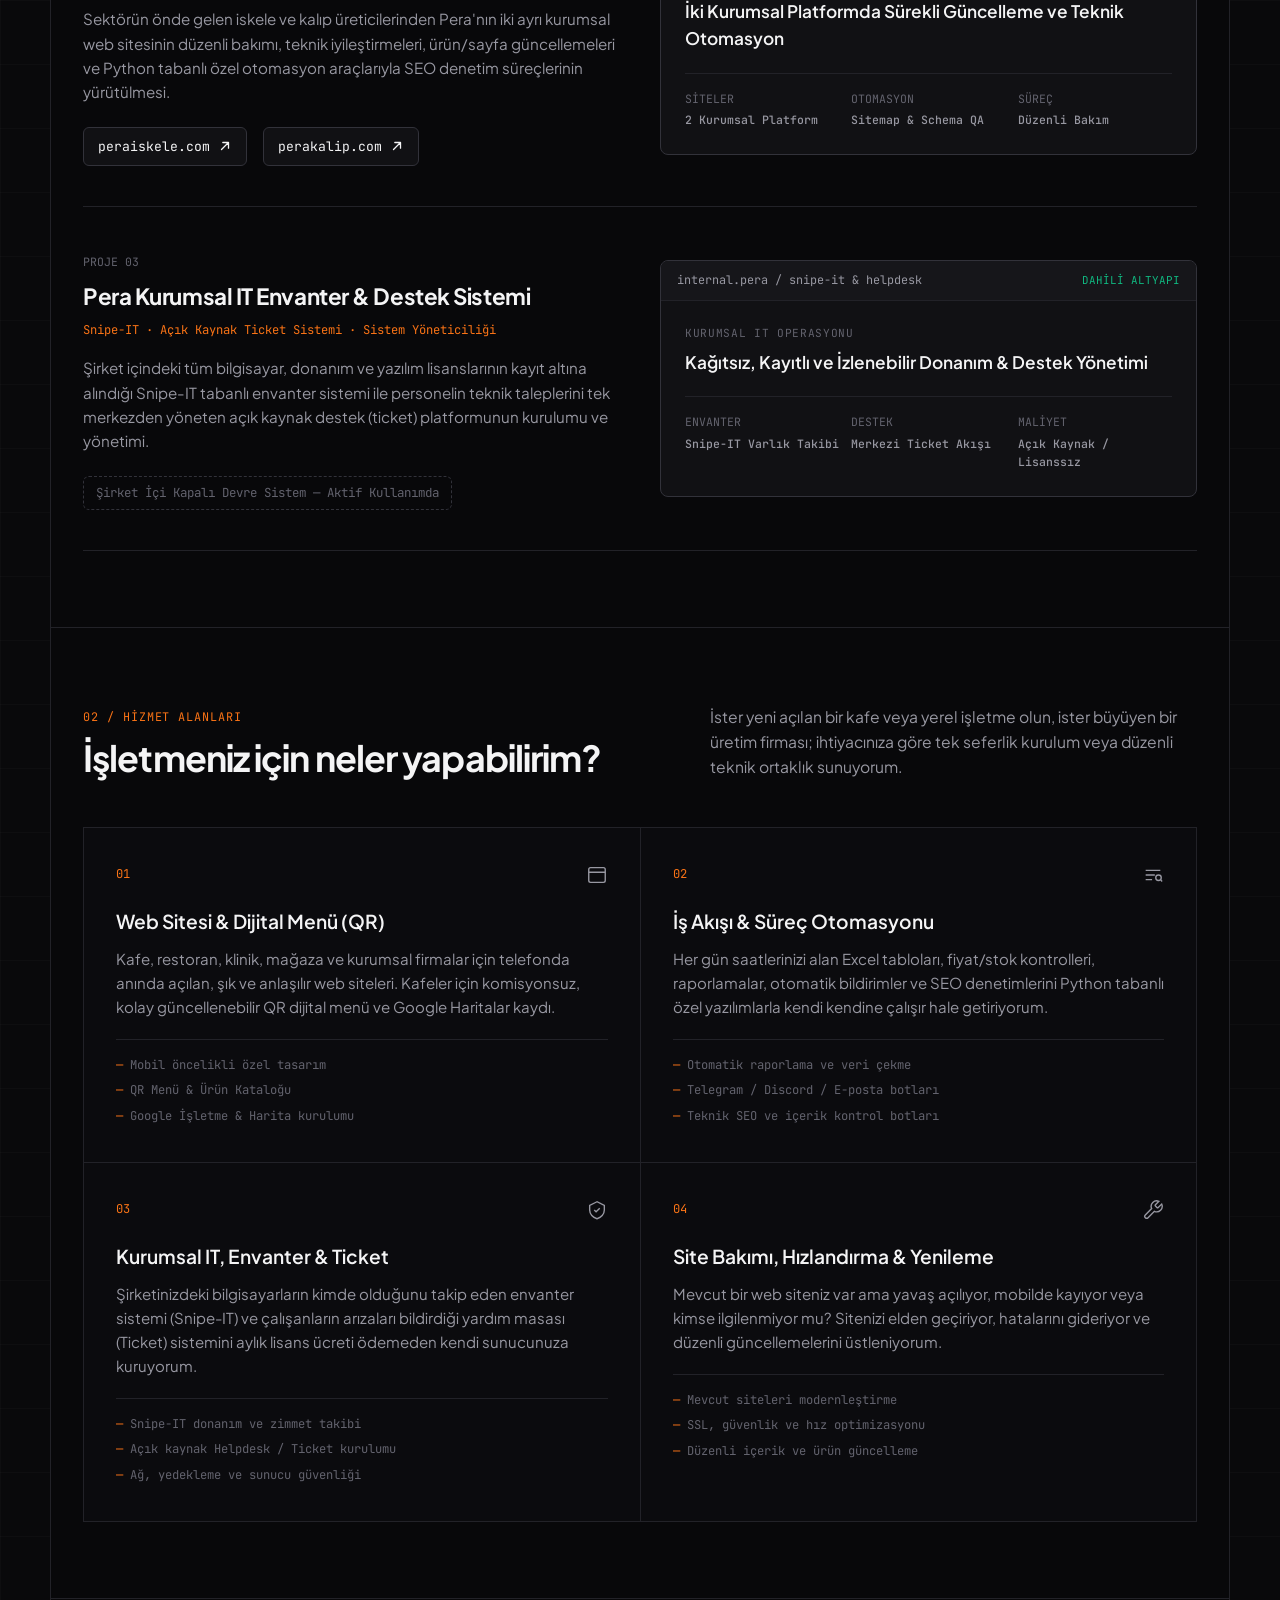
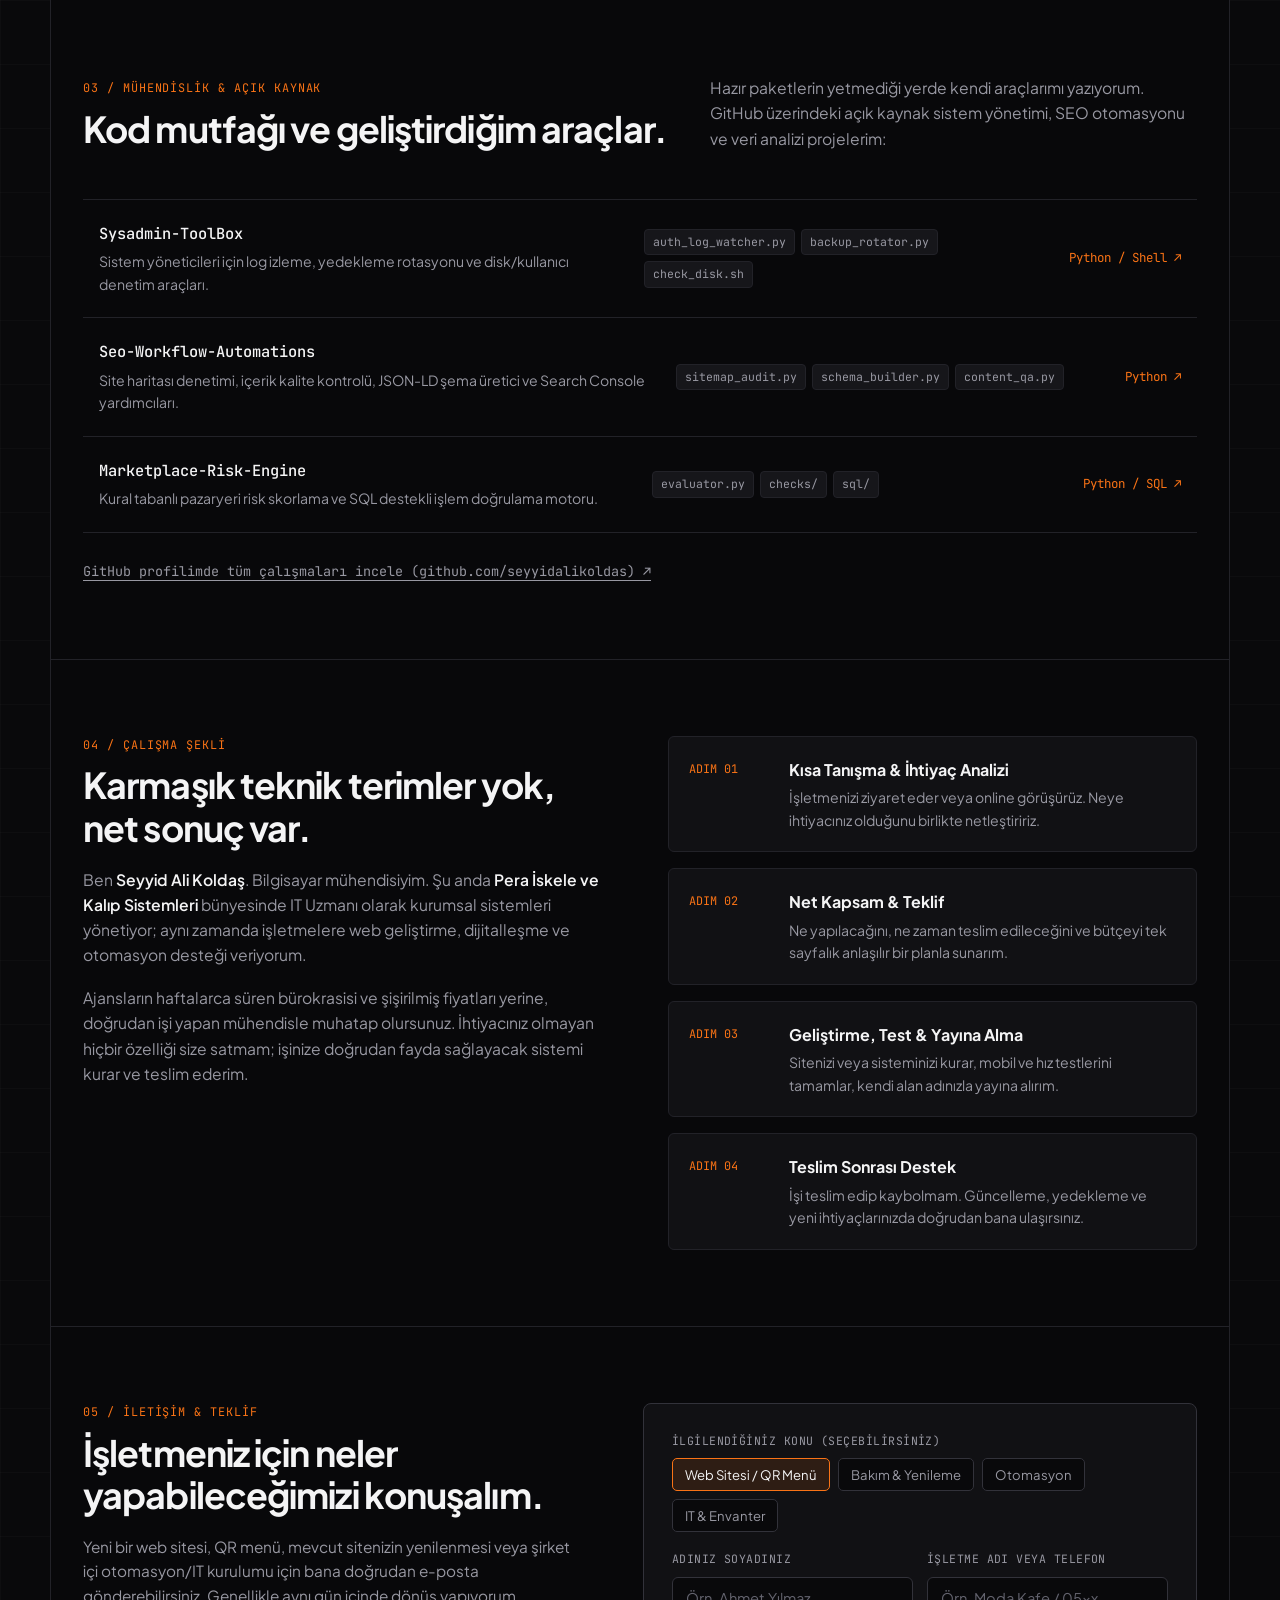
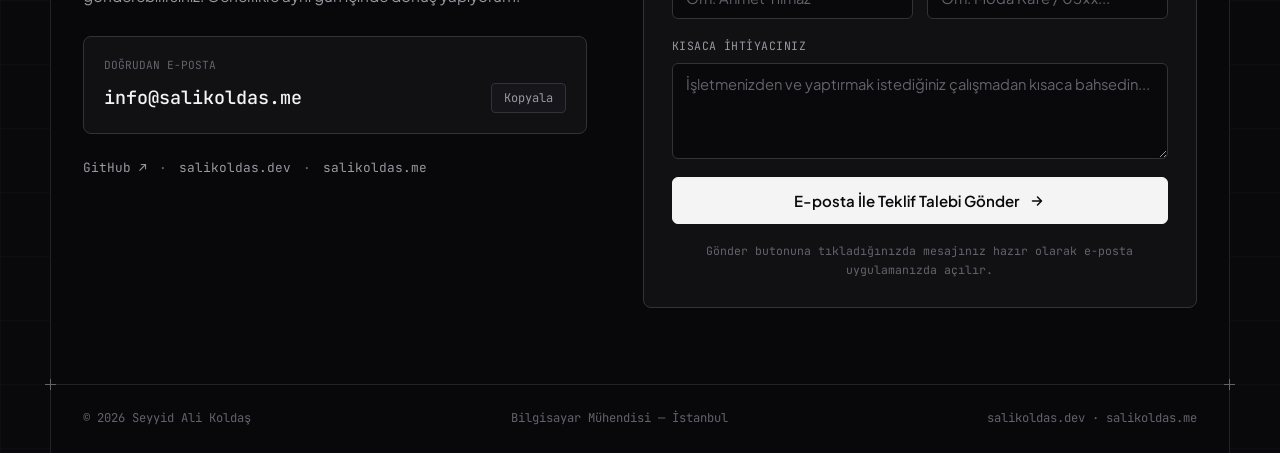
==== commit 3b06fb81: "Fix headline typography and add custom SVG favicon" ====
--- a/index.html
+++ b/index.html
@@ -11,7 +11,8 @@
   <meta property="og:type" content="website">
   <link rel="preconnect" href="https://fonts.googleapis.com">
   <link rel="preconnect" href="https://fonts.gstatic.com" crossorigin>
-  <link href="https://fonts.googleapis.com/css2?family=Instrument+Serif:ital@0;1&family=JetBrains+Mono:wght@400;500&family=Plus+Jakarta+Sans:wght@400;500;600;700&display=swap" rel="stylesheet">
+  <link href="https://fonts.googleapis.com/css2?family=JetBrains+Mono:wght@400;500&family=Plus+Jakarta+Sans:wght@400;500;600;700;800&display=swap" rel="stylesheet">
+  <link rel="icon" type="image/svg+xml" href="data:image/svg+xml,%3Csvg xmlns='http://www.w3.org/2000/svg' viewBox='0 0 32 32'%3E%3Crect width='32' height='32' rx='6' fill='%2309090b' stroke='%2332323a' stroke-width='2'/%3E%3Cpath d='M9 22L15 10L21 22M11.5 18H18.5' stroke='%23f4f4f5' stroke-width='2.2' stroke-linecap='round' stroke-linejoin='round'/%3E%3Ccircle cx='23.5' cy='21.5' r='2' fill='%23f97316'/%3E%3C/svg%3E">
   <link rel="stylesheet" href="style.css">
 </head>
 <body>
@@ -57,7 +58,7 @@
           <div class="hero-copy">
             <div class="eyebrow mono">WEB MİMARİSİ · OTOMASYON · KURUMSAL IT</div>
             <h1>
-              İşletmenizin dijital yüzünü ve arka plandaki <span class="serif-italic">tüm teknik yükünü</span> inşa ediyorum.
+              İşletmenizin dijital yüzünü ve arka plandaki <span class="text-highlight">tüm teknik yükünü</span> inşa ediyorum.
             </h1>
             <p class="hero-desc">
               Kafe, restoran ve yerel işletmelerden sanayi ve inşaat firmalarına kadar; müşterilerinizin ilk bakışta güven duyacağı hızlı web siteleri, tekrarlayan işleri bitiren otomasyonlar ve kesintisiz çalışan IT altyapıları kuruyorum.
--- a/style.css
+++ b/style.css
@@ -48,12 +48,12 @@
   font-family: var(--mono);
 }
 
-.serif-italic {
-  font-family: var(--serif);
-  font-style: italic;
-  font-weight: 400;
+.text-highlight {
   color: #ffffff;
-  padding-right: 4px;
+  text-decoration: underline;
+  text-decoration-color: var(--accent);
+  text-decoration-thickness: 2px;
+  text-underline-offset: 6px;
 }
 
 /* Central Architectural Frame */
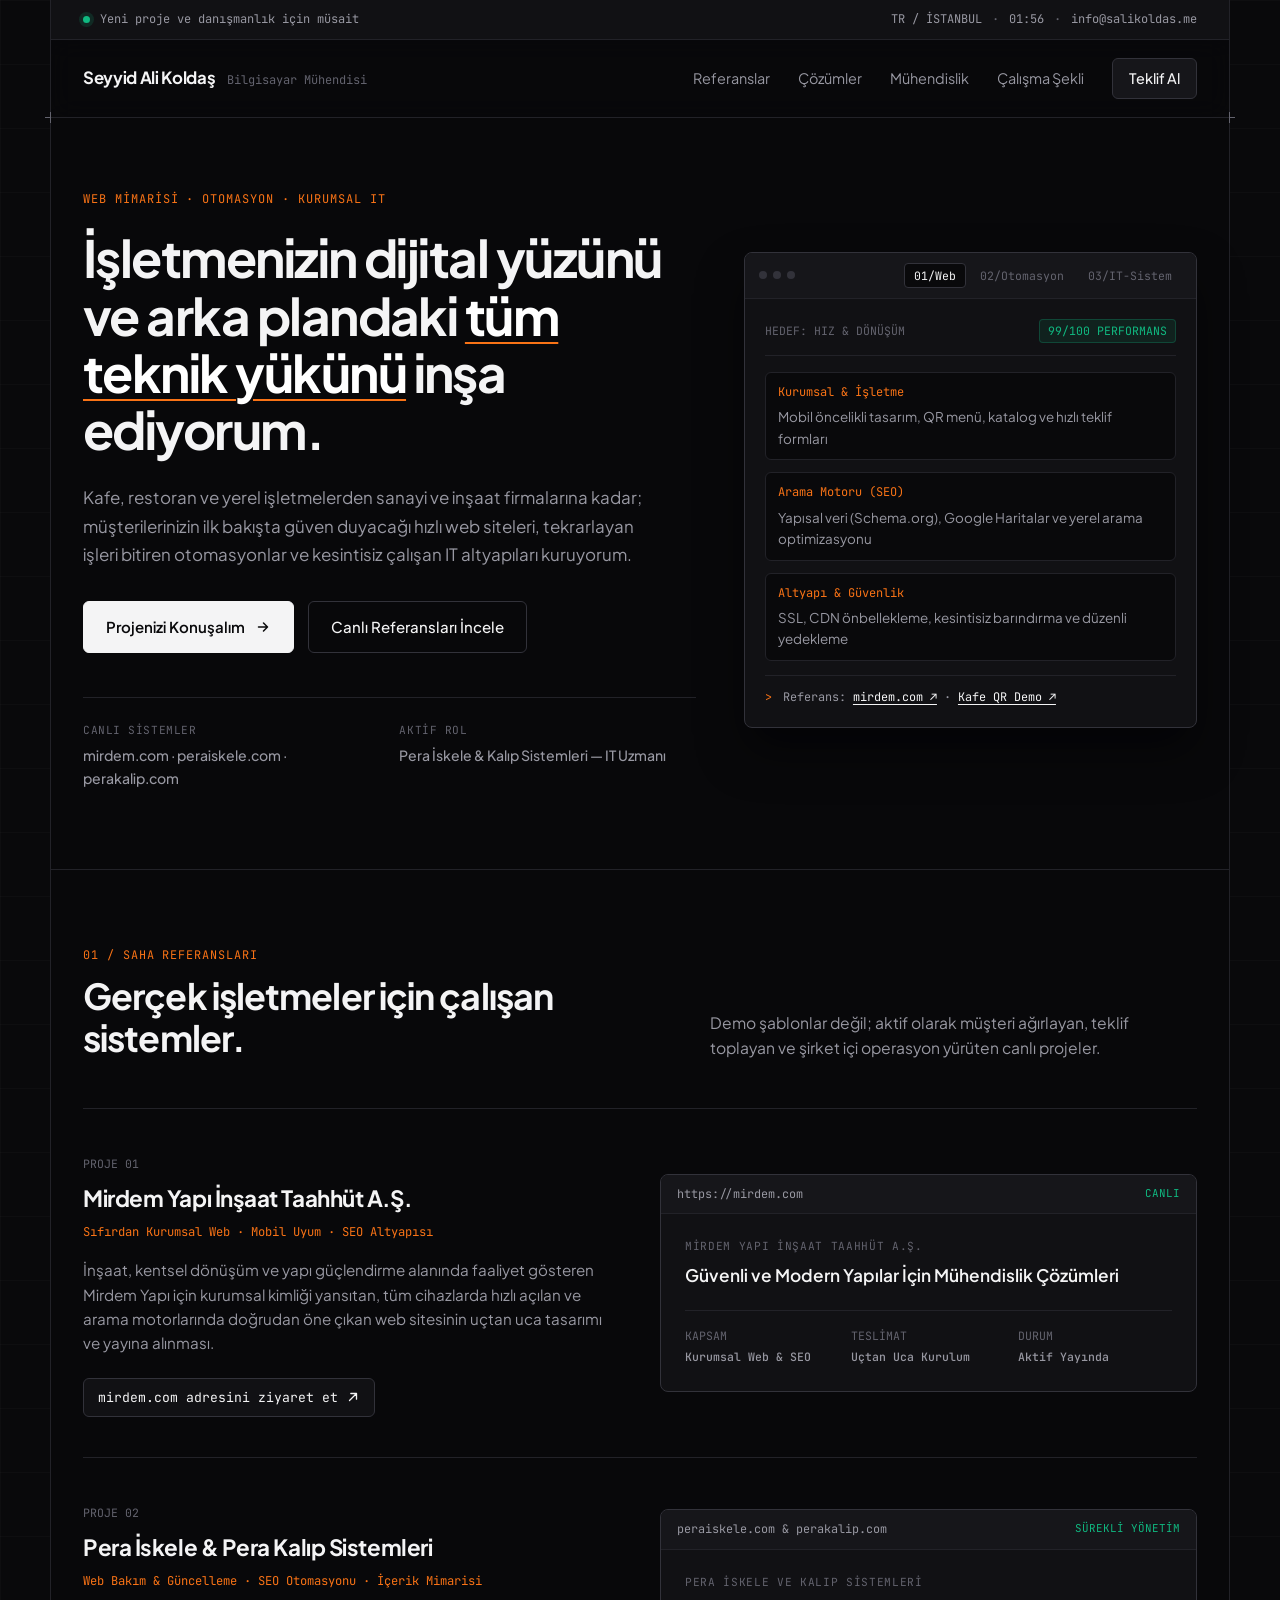
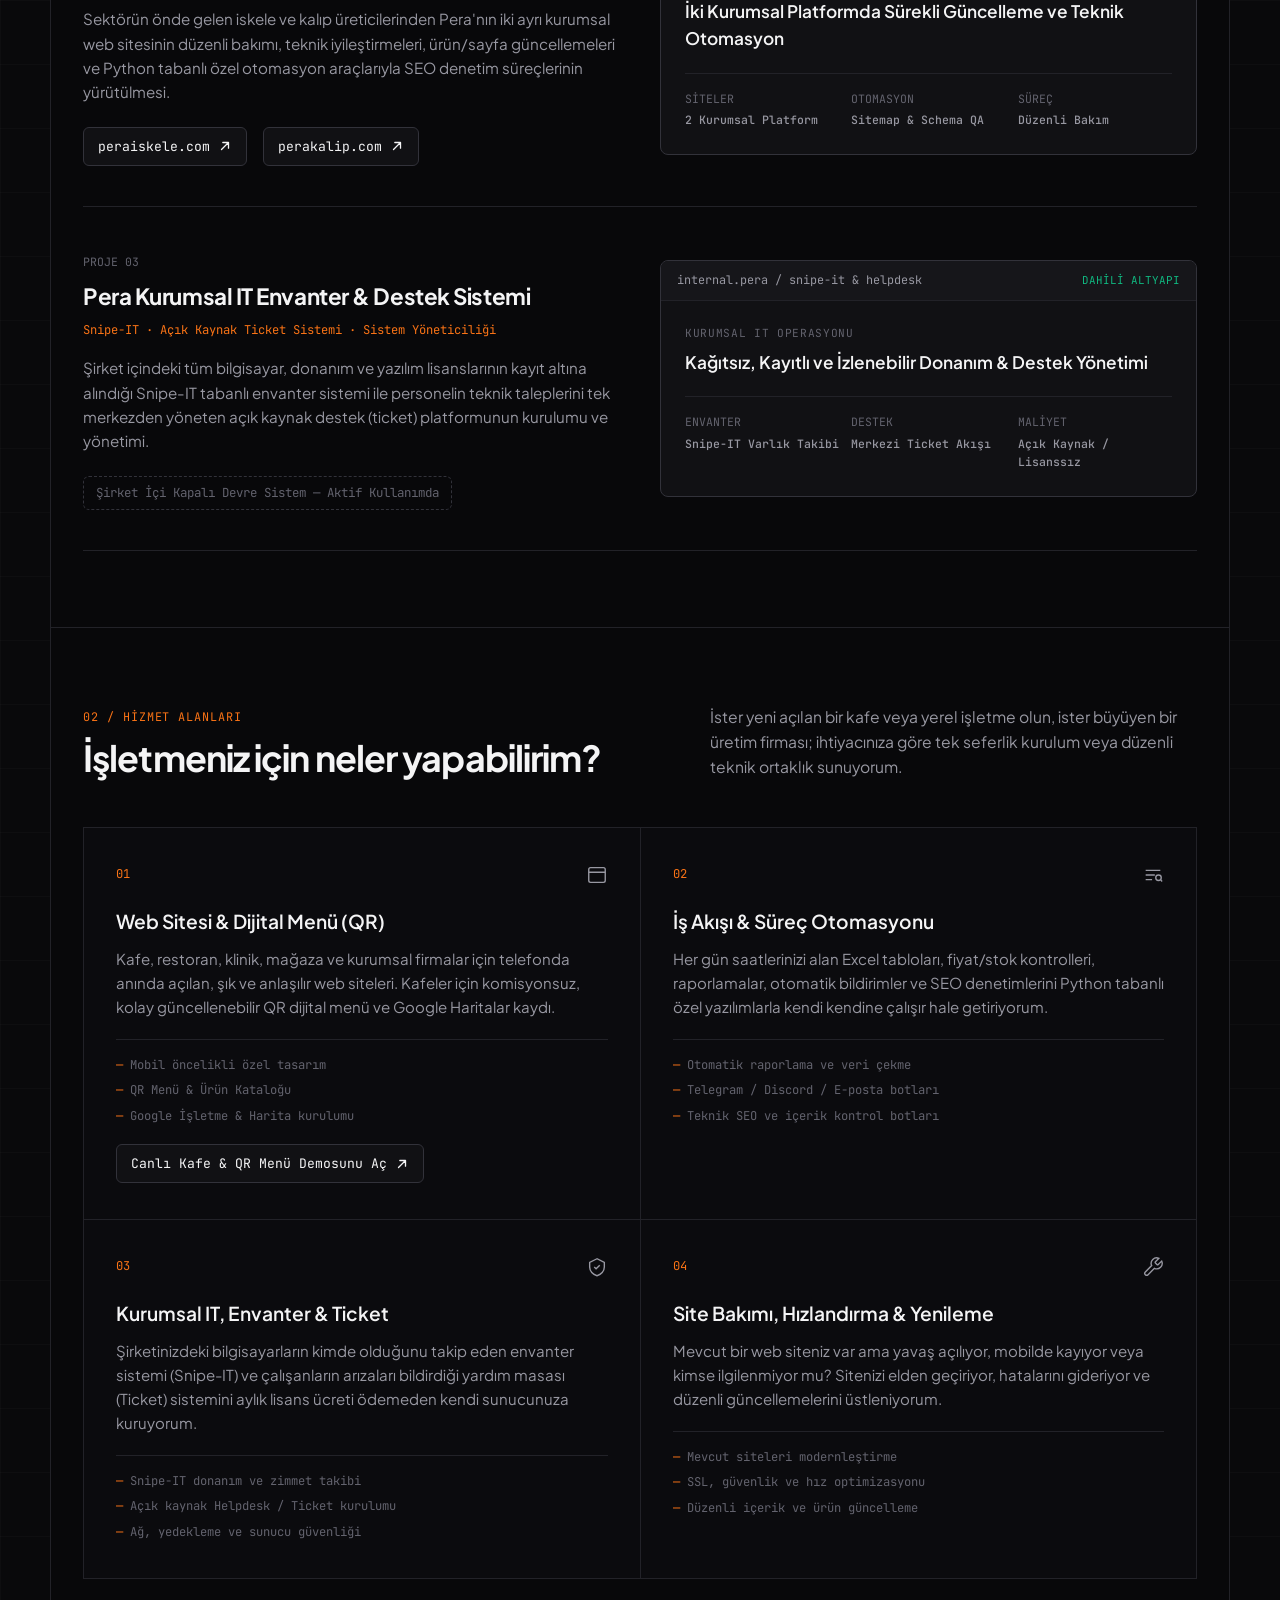
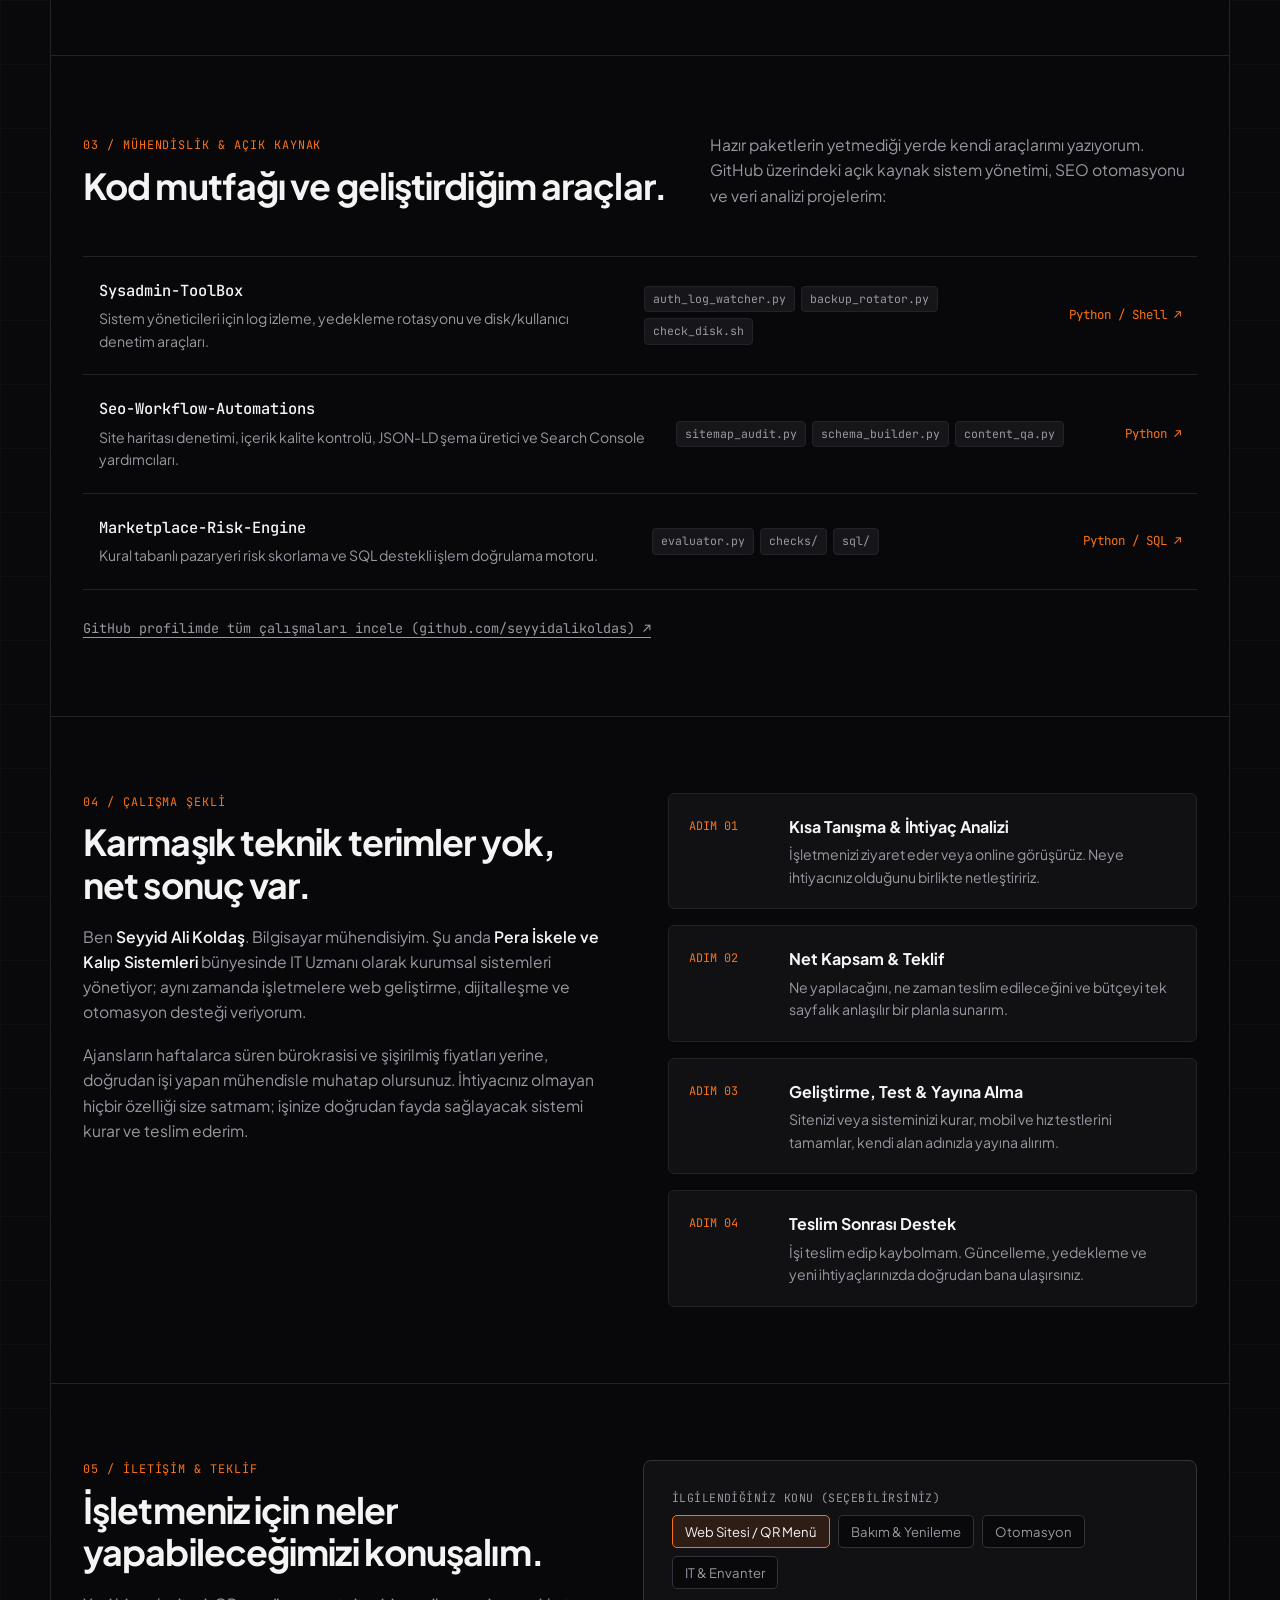
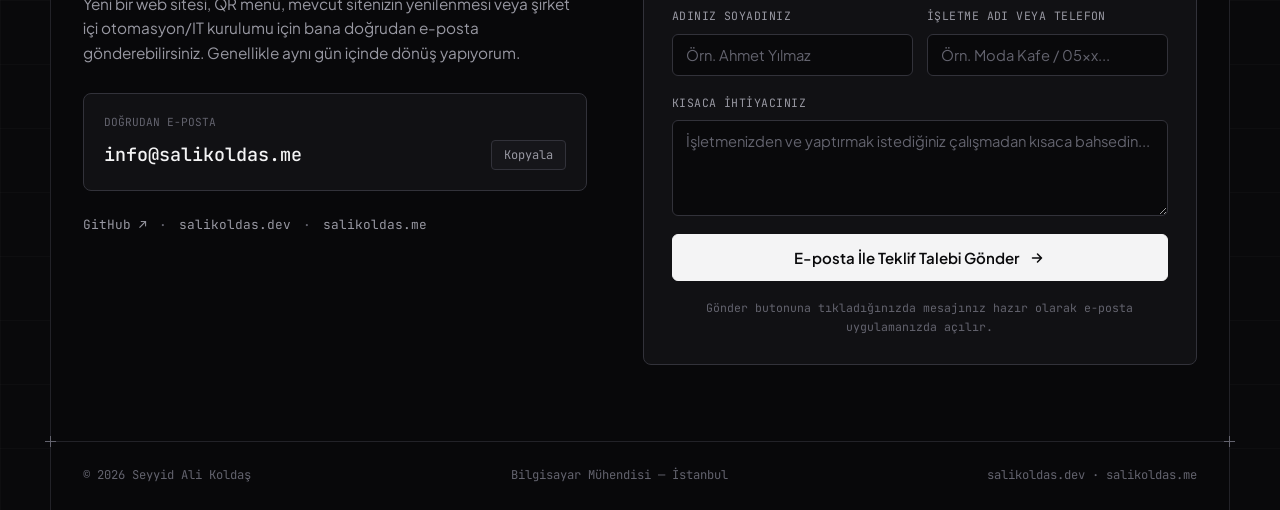
==== commit 94a53382: "Add bespoke artisan cafe & QR menu live demo (/demo-kafe)" ====
--- a/index.html
+++ b/index.html
@@ -121,7 +121,7 @@
                   </div>
                 </div>
                 <div class="pane-footer mono">
-                  <span class="prompt-arrow">&gt;</span> Referans: <a href="https://mirdem.com" target="_blank" rel="noopener">mirdem.com ↗</a> · <a href="https://peraiskele.com" target="_blank" rel="noopener">peraiskele.com ↗</a>
+                  <span class="prompt-arrow">&gt;</span> Referans: <a href="https://mirdem.com" target="_blank" rel="noopener">mirdem.com ↗</a> · <a href="/demo-kafe/">Kafe QR Demo ↗</a>
                 </div>
               </div>
 
@@ -310,6 +310,12 @@
               <li>QR Menü &amp; Ürün Kataloğu</li>
               <li>Google İşletme &amp; Harita kurulumu</li>
             </ul>
+            <div style="margin-top: 18px;">
+              <a href="/demo-kafe/" class="case-link mono">
+                <span>Canlı Kafe &amp; QR Menü Demosunu Aç</span>
+                <svg width="14" height="14" viewBox="0 0 16 16" fill="none" aria-hidden="true"><path d="M4 12L12 4M12 4H5.5M12 4V10.5" stroke="currentColor" stroke-width="1.5" stroke-linecap="round" stroke-linejoin="round"/></svg>
+              </a>
+            </div>
           </article>
 
           <article class="bento-cell">
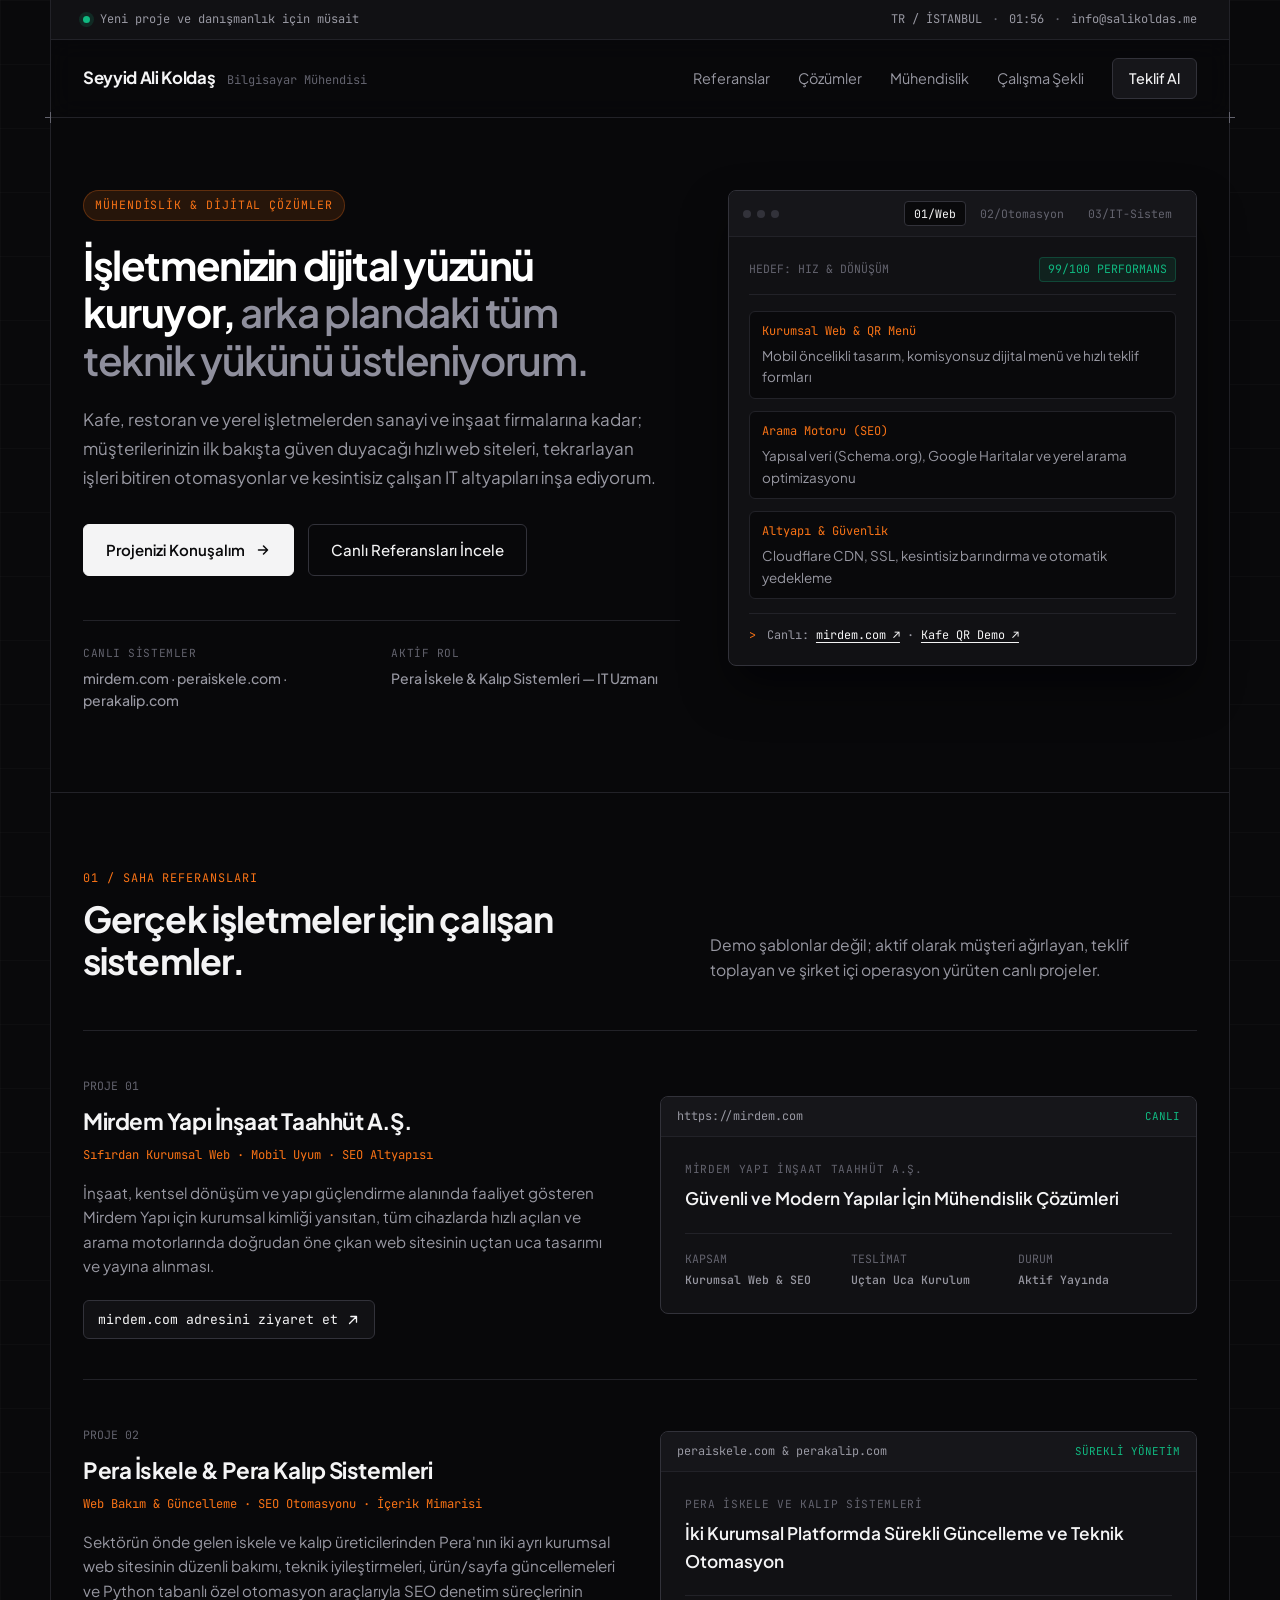
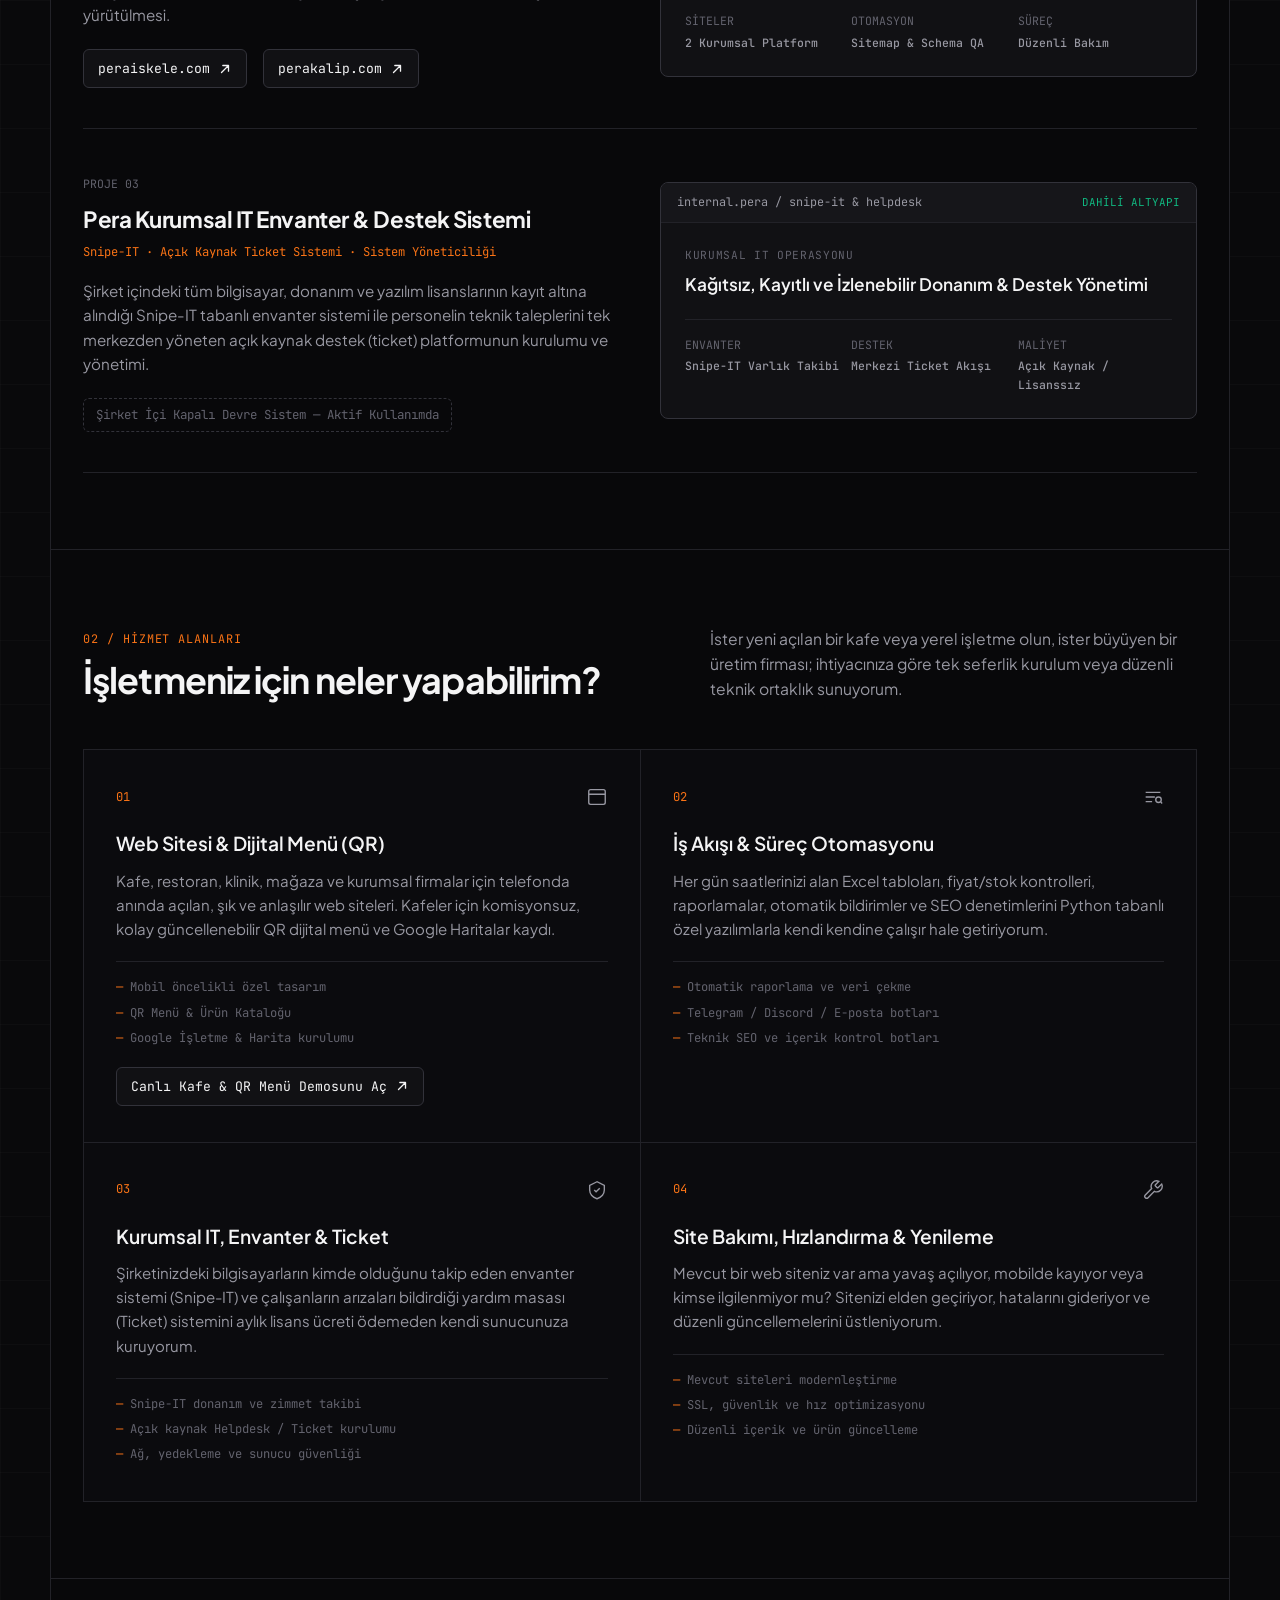
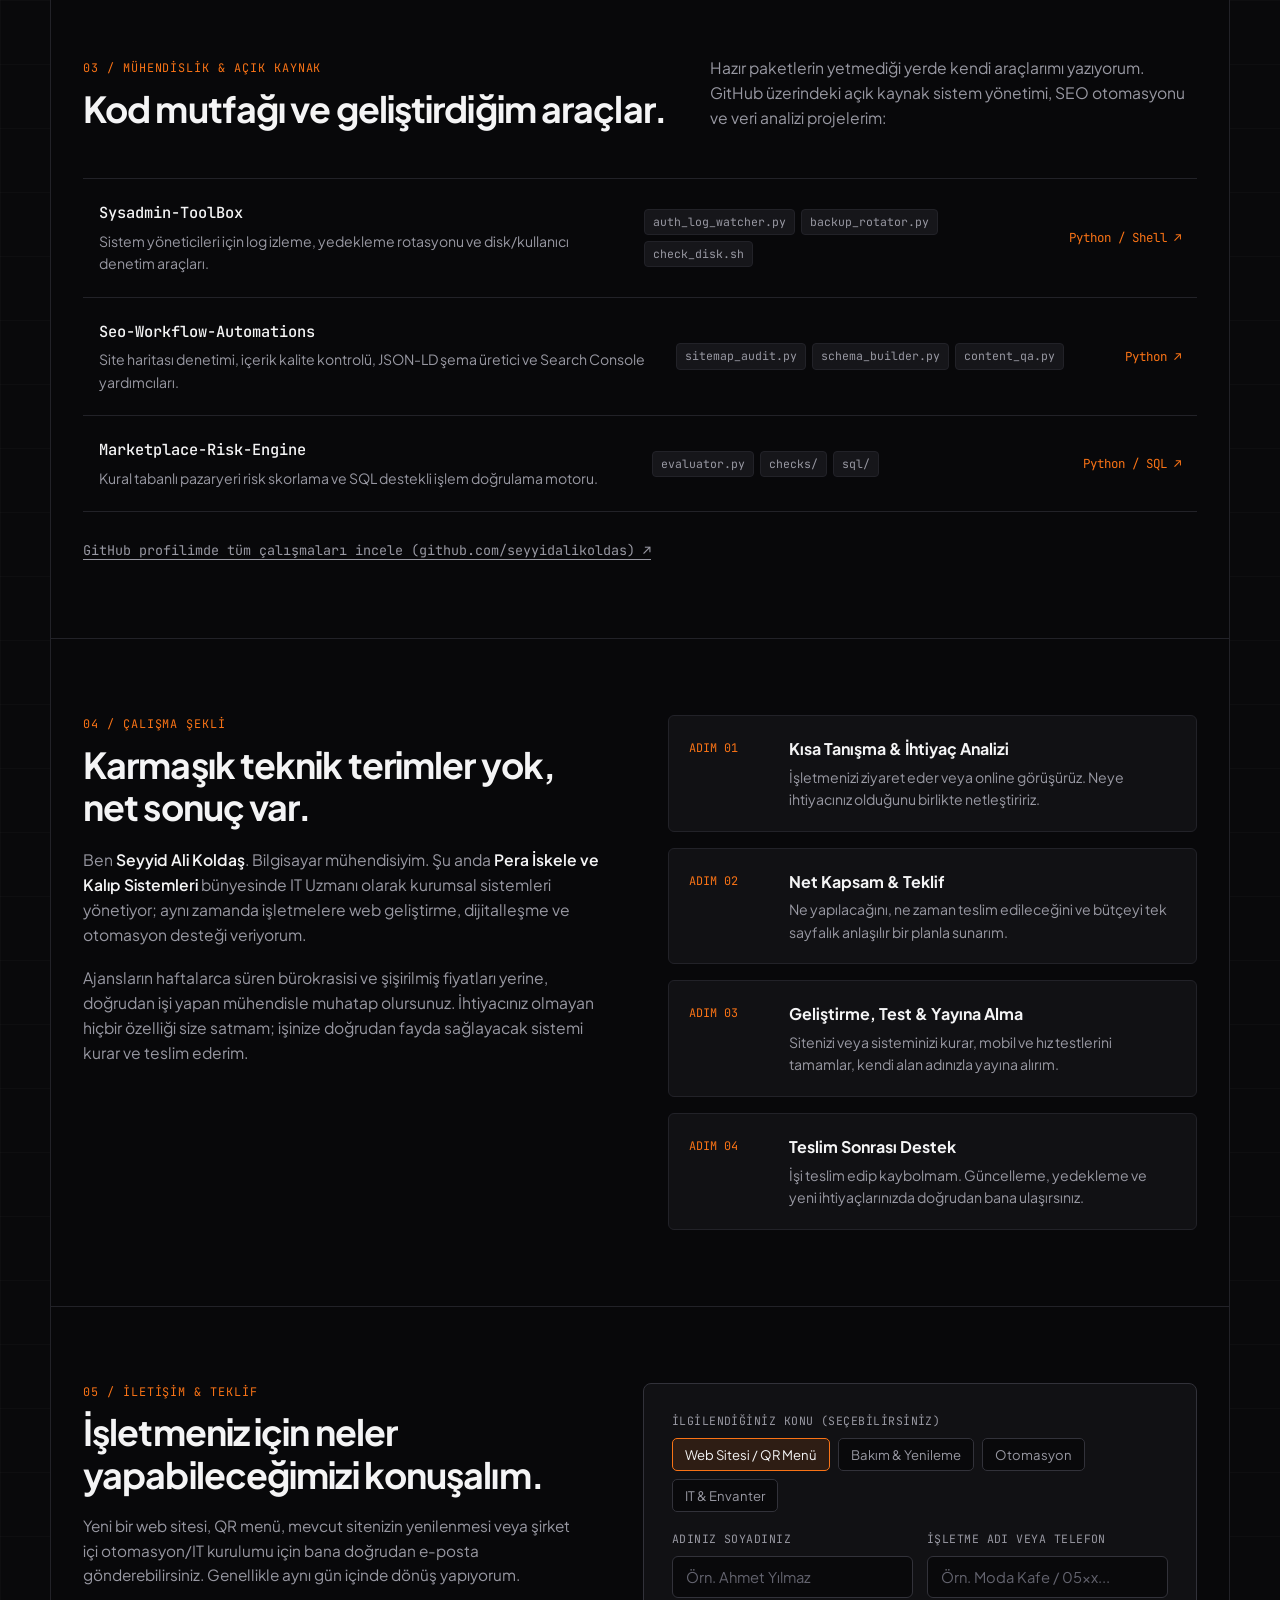
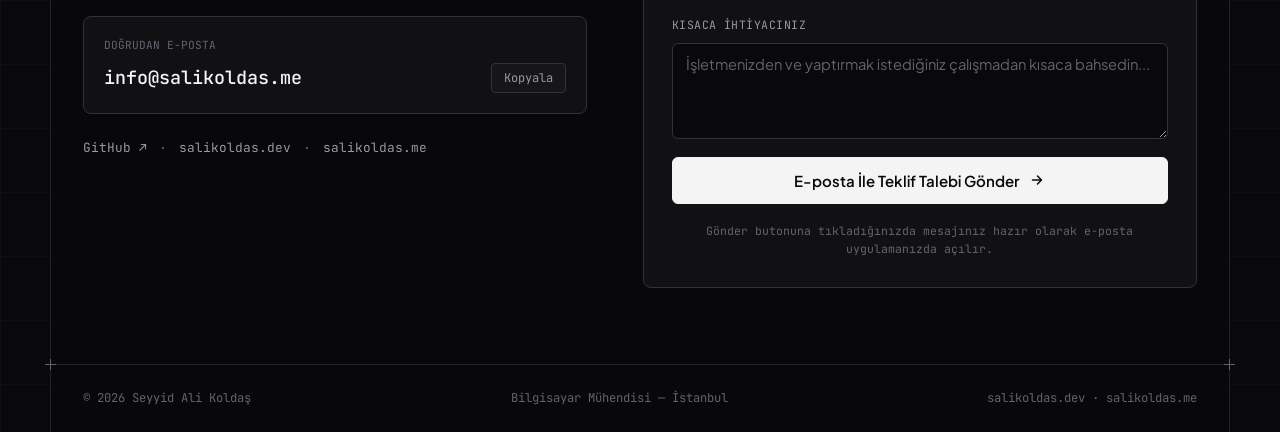
==== commit ddeddce2: "Lock showcase window height and refine hero two-tone typography" ====
--- a/index.html
+++ b/index.html
@@ -56,12 +56,15 @@
 
         <div class="hero-grid">
           <div class="hero-copy">
-            <div class="eyebrow mono">WEB MİMARİSİ · OTOMASYON · KURUMSAL IT</div>
+            <div class="eyebrow mono">
+              <span class="eyebrow-pill">MÜHENDİSLİK &amp; DİJİTAL ÇÖZÜMLER</span>
+            </div>
             <h1>
-              İşletmenizin dijital yüzünü ve arka plandaki <span class="text-highlight">tüm teknik yükünü</span> inşa ediyorum.
+              İşletmenizin dijital yüzünü kuruyor,
+              <span class="h1-muted">arka plandaki tüm teknik yükünü üstleniyorum.</span>
             </h1>
             <p class="hero-desc">
-              Kafe, restoran ve yerel işletmelerden sanayi ve inşaat firmalarına kadar; müşterilerinizin ilk bakışta güven duyacağı hızlı web siteleri, tekrarlayan işleri bitiren otomasyonlar ve kesintisiz çalışan IT altyapıları kuruyorum.
+              Kafe, restoran ve yerel işletmelerden sanayi ve inşaat firmalarına kadar; müşterilerinizin ilk bakışta güven duyacağı hızlı web siteleri, tekrarlayan işleri bitiren otomasyonlar ve kesintisiz çalışan IT altyapıları inşa ediyorum.
             </p>
 
             <div class="hero-actions">
@@ -100,62 +103,80 @@
                 </div>
               </div>
 
-              <!-- Tab 1: Web & Digital Presence -->
-              <div class="window-pane active" id="pane-web">
-                <div class="pane-meta mono">
-                  <span>HEDEF: HIZ &amp; DÖNÜŞÜM</span>
-                  <span class="badge-ok">99/100 PERFORMANS</span>
-                </div>
-                <div class="arch-list">
-                  <div class="arch-row">
-                    <span class="arch-key mono">Kurumsal &amp; İşletme</span>
-                    <span class="arch-detail">Mobil öncelikli tasarım, QR menü, katalog ve hızlı teklif formları</span>
-                  </div>
-                  <div class="arch-row">
-                    <span class="arch-key mono">Arama Motoru (SEO)</span>
-                    <span class="arch-detail">Yapısal veri (Schema.org), Google Haritalar ve yerel arama optimizasyonu</span>
-                  </div>
-                  <div class="arch-row">
-                    <span class="arch-key mono">Altyapı &amp; Güvenlik</span>
-                    <span class="arch-detail">SSL, CDN önbellekleme, kesintisiz barındırma ve düzenli yedekleme</span>
-                  </div>
-                </div>
-                <div class="pane-footer mono">
-                  <span class="prompt-arrow">&gt;</span> Referans: <a href="https://mirdem.com" target="_blank" rel="noopener">mirdem.com ↗</a> · <a href="/demo-kafe/">Kafe QR Demo ↗</a>
-                </div>
-              </div>
-
-              <!-- Tab 2: Automation -->
-              <div class="window-pane" id="pane-auto">
-                <div class="pane-meta mono">
-                  <span>SEO-WORKFLOW-AUTOMATIONS</span>
-                  <span class="badge-ok">PYTHON 3.12</span>
-                </div>
-                <pre class="code-preview mono"><code><span class="c-dim"># Otomatik site denetimi ve yapısal veri üretimi</span>
-$ python run.py --target peraiskele.com --audit
-
-[✓] sitemap_audit.py     142 URL tarandı (0 kırık link)
-[✓] schema_builder.py    JSON-LD Organization &amp; Product hazır
-[✓] content_qa.py        Meta &amp; başlık hiyerarşisi doğrulandı
-[✓] gsc_export_helper.py Arama konsolu raporu dışa aktarıldı</code></pre>
-                <div class="pane-footer mono">
-                  <span class="prompt-arrow">&gt;</span> Kaynak kod: <a href="https://github.com/seyyidalikoldas/Seo-Workflow-Automations" target="_blank" rel="noopener">github.com/seyyidalikoldas ↗</a>
-                </div>
-              </div>
-
-              <!-- Tab 3: IT Infrastructure -->
-              <div class="window-pane" id="pane-it">
-                <div class="pane-meta mono">
-                  <span>PERA KURUMSAL IT MİMARİSİ</span>
-                  <span class="badge-ok">AKTİF SAHA SİSTEMİ</span>
-                </div>
-                <pre class="code-preview mono"><code><span class="c-dim"># Envanter, Yardım Masası ve Sunucu Otomasyonu</span>
-├─ Envanter   : Snipe-IT (Donanım, lisans ve zimmet takibi)
-├─ Destek     : Açık kaynak Helpdesk / Ticket iş akışı
-├─ Yedekleme  : backup_rotator.py (Otomatik rotasyon)
-└─ Güvenlik   : auth_log_watcher.py &amp; check_disk.sh</code></pre>
-                <div class="pane-footer mono">
-                  <span class="prompt-arrow">&gt;</span> Sıfır lisans maliyetiyle kurumsal iç sistem kurulumu
+              <div class="window-panes-stack">
+                <!-- Tab 1: Web & Digital Presence -->
+                <div class="window-pane active" id="pane-web">
+                  <div class="pane-meta mono">
+                    <span>HEDEF: HIZ &amp; DÖNÜŞÜM</span>
+                    <span class="badge-ok">99/100 PERFORMANS</span>
+                  </div>
+                  <div class="arch-list">
+                    <div class="arch-row">
+                      <span class="arch-key mono">Kurumsal Web &amp; QR Menü</span>
+                      <span class="arch-detail">Mobil öncelikli tasarım, komisyonsuz dijital menü ve hızlı teklif formları</span>
+                    </div>
+                    <div class="arch-row">
+                      <span class="arch-key mono">Arama Motoru (SEO)</span>
+                      <span class="arch-detail">Yapısal veri (Schema.org), Google Haritalar ve yerel arama optimizasyonu</span>
+                    </div>
+                    <div class="arch-row">
+                      <span class="arch-key mono">Altyapı &amp; Güvenlik</span>
+                      <span class="arch-detail">Cloudflare CDN, SSL, kesintisiz barındırma ve otomatik yedekleme</span>
+                    </div>
+                  </div>
+                  <div class="pane-footer mono">
+                    <span class="prompt-arrow">&gt;</span> Canlı: <a href="https://mirdem.com" target="_blank" rel="noopener">mirdem.com ↗</a> · <a href="/demo-kafe/">Kafe QR Demo ↗</a>
+                  </div>
+                </div>
+
+                <!-- Tab 2: Automation -->
+                <div class="window-pane" id="pane-auto">
+                  <div class="pane-meta mono">
+                    <span>SEO &amp; İŞ AKIŞI OTOMASYONU</span>
+                    <span class="badge-ok">PYTHON 3.12</span>
+                  </div>
+                  <div class="arch-list">
+                    <div class="arch-row">
+                      <span class="arch-key mono">sitemap_audit.py &amp; content_qa.py</span>
+                      <span class="arch-detail">Yüzlerce sayfalık kurumsal sitelerde kırık link, başlık ve meta denetimi</span>
+                    </div>
+                    <div class="arch-row">
+                      <span class="arch-key mono">schema_builder.py &amp; GSC</span>
+                      <span class="arch-detail">Otomatik JSON-LD yapısal veri üretimi ve Search Console rapor aktarımı</span>
+                    </div>
+                    <div class="arch-row">
+                      <span class="arch-key mono">Özel Bot &amp; Veri Entegrasyonu</span>
+                      <span class="arch-detail">Tekrarlayan Excel, stok/fiyat kontrolü ve bildirim süreçlerinin otomasyonu</span>
+                    </div>
+                  </div>
+                  <div class="pane-footer mono">
+                    <span class="prompt-arrow">&gt;</span> Kaynak kod: <a href="https://github.com/seyyidalikoldas/Seo-Workflow-Automations" target="_blank" rel="noopener">Seo-Workflow-Automations ↗</a>
+                  </div>
+                </div>
+
+                <!-- Tab 3: IT Infrastructure -->
+                <div class="window-pane" id="pane-it">
+                  <div class="pane-meta mono">
+                    <span>PERA KURUMSAL IT MİMARİSİ</span>
+                    <span class="badge-ok">AKTİF SAHA SİSTEMİ</span>
+                  </div>
+                  <div class="arch-list">
+                    <div class="arch-row">
+                      <span class="arch-key mono">Snipe-IT Donanım Envanteri</span>
+                      <span class="arch-detail">Tüm şirket bilgisayar, lisans ve personel zimmetlerinin merkezi takibi</span>
+                    </div>
+                    <div class="arch-row">
+                      <span class="arch-key mono">Yardım Masası (Ticket Sistemi)</span>
+                      <span class="arch-detail">Açık kaynak altyapıyla kurulan, lisans maliyetsiz teknik destek iş akışı</span>
+                    </div>
+                    <div class="arch-row">
+                      <span class="arch-key mono">Sunucu &amp; Log Otomasyonu</span>
+                      <span class="arch-detail">backup_rotator.py ve auth_log_watcher.py ile otomatik yedek ve güvenlik</span>
+                    </div>
+                  </div>
+                  <div class="pane-footer mono">
+                    <span class="prompt-arrow">&gt;</span> Araç seti: <a href="https://github.com/seyyidalikoldas/Sysadmin-ToolBox" target="_blank" rel="noopener">Sysadmin-ToolBox ↗</a>
+                  </div>
                 </div>
               </div>
             </div>
--- a/style.css
+++ b/style.css
@@ -203,24 +203,39 @@
 
 .hero-grid {
   display: grid;
-  grid-template-columns: 1.15fr 0.85fr;
+  grid-template-columns: 1.12fr 0.88fr;
   gap: 48px;
-  align-items: center;
+  align-items: start;
 }
 
 .eyebrow {
-  font-size: 0.75rem;
+  margin-bottom: 20px;
+}
+
+.eyebrow-pill {
+  display: inline-block;
+  font-size: 0.72rem;
   letter-spacing: 0.08em;
   color: var(--accent);
-  margin-bottom: 20px;
+  background: var(--accent-soft);
+  border: 1px solid rgba(249, 115, 22, 0.28);
+  padding: 5px 11px;
+  border-radius: 99px;
 }
 
 h1 {
-  font-size: clamp(2.1rem, 4vw, 3.35rem);
-  line-height: 1.12;
+  font-size: clamp(2rem, 3.15vw, 2.75rem);
+  line-height: 1.18;
   font-weight: 700;
-  letter-spacing: -0.03em;
-  margin-bottom: 24px;
+  letter-spacing: -0.035em;
+  margin-bottom: 22px;
+  color: #ffffff;
+  text-wrap: balance;
+}
+
+.h1-muted {
+  color: #8f8f9d;
+  font-weight: 600;
 }
 
 .hero-desc {
@@ -362,13 +377,24 @@
   border-color: var(--border-strong);
 }
 
+.window-panes-stack {
+  display: grid;
+  grid-template-areas: "pane";
+}
+
 .window-pane {
-  display: none;
+  grid-area: pane;
+  visibility: hidden;
+  opacity: 0;
+  pointer-events: none;
   padding: 20px;
+  transition: opacity 0.16s ease;
 }
 
 .window-pane.active {
-  display: block;
+  visibility: visible;
+  opacity: 1;
+  pointer-events: auto;
 }
 
 .pane-meta {
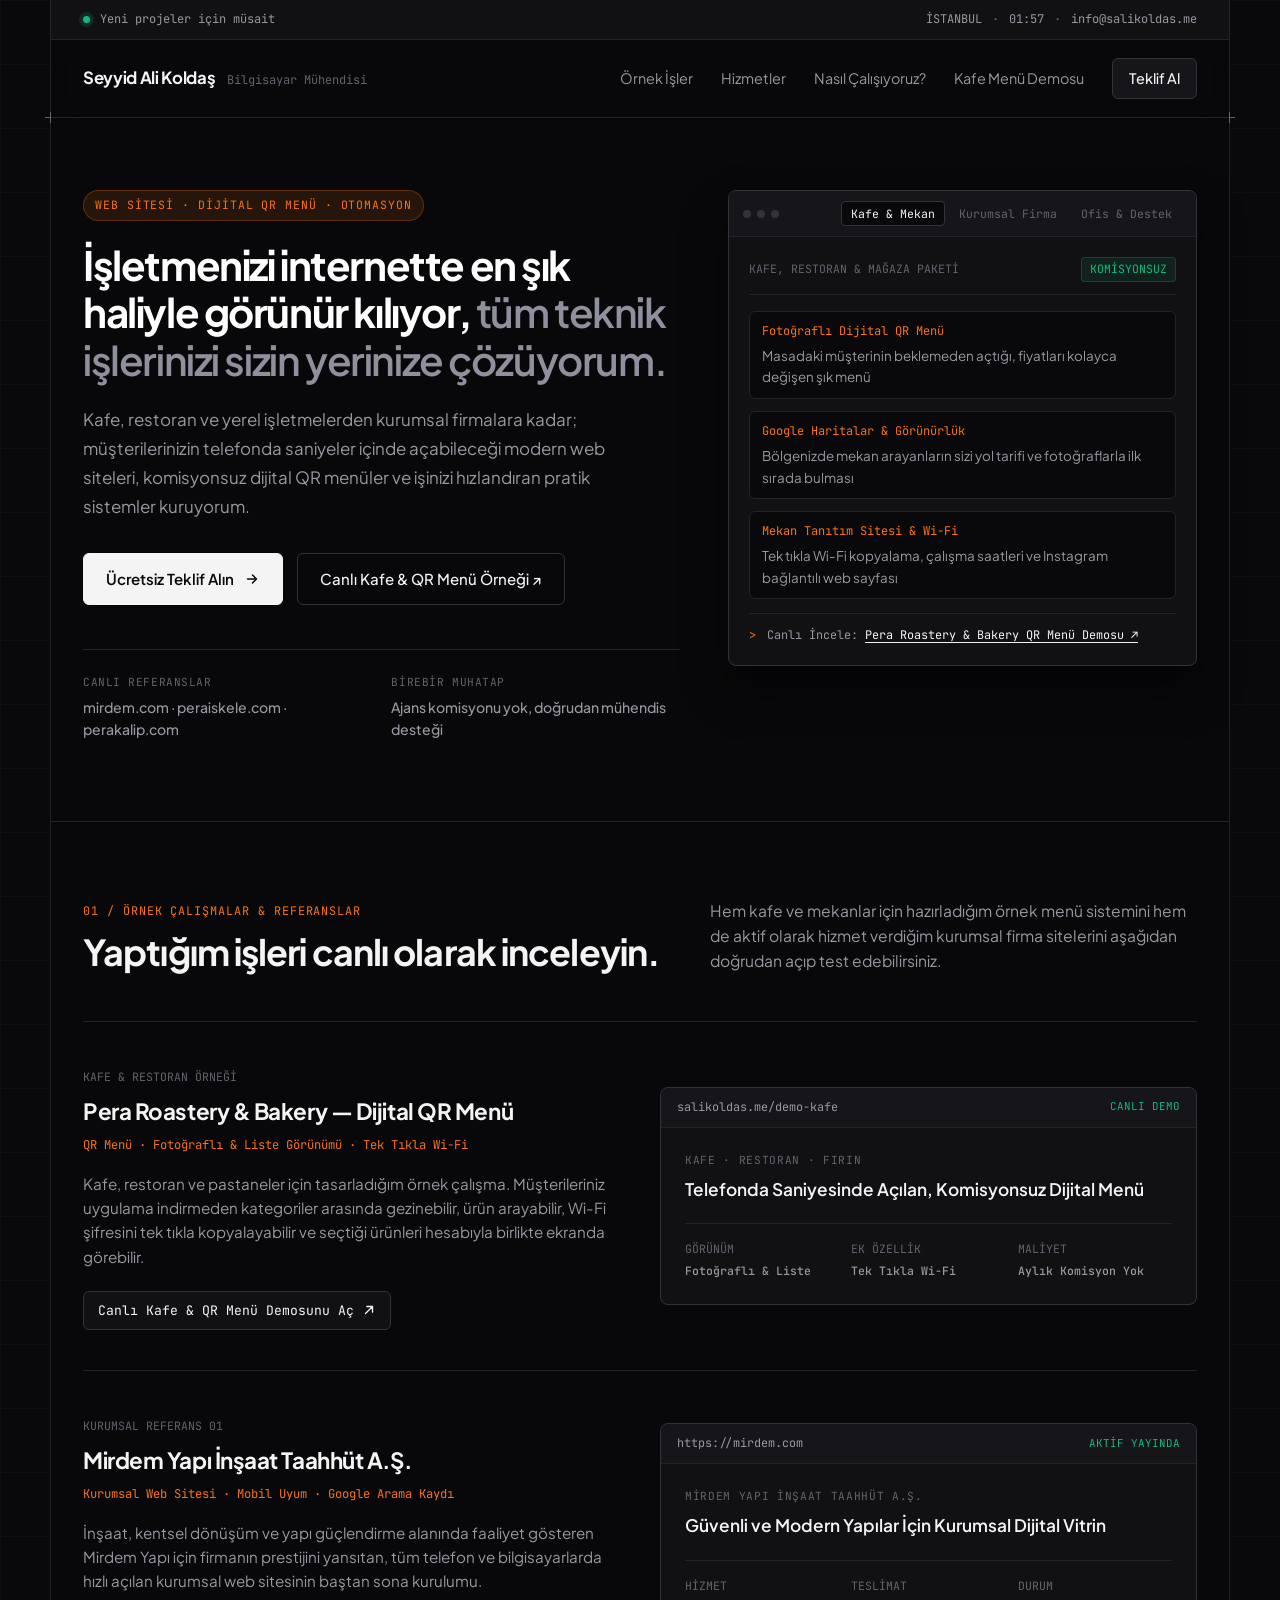
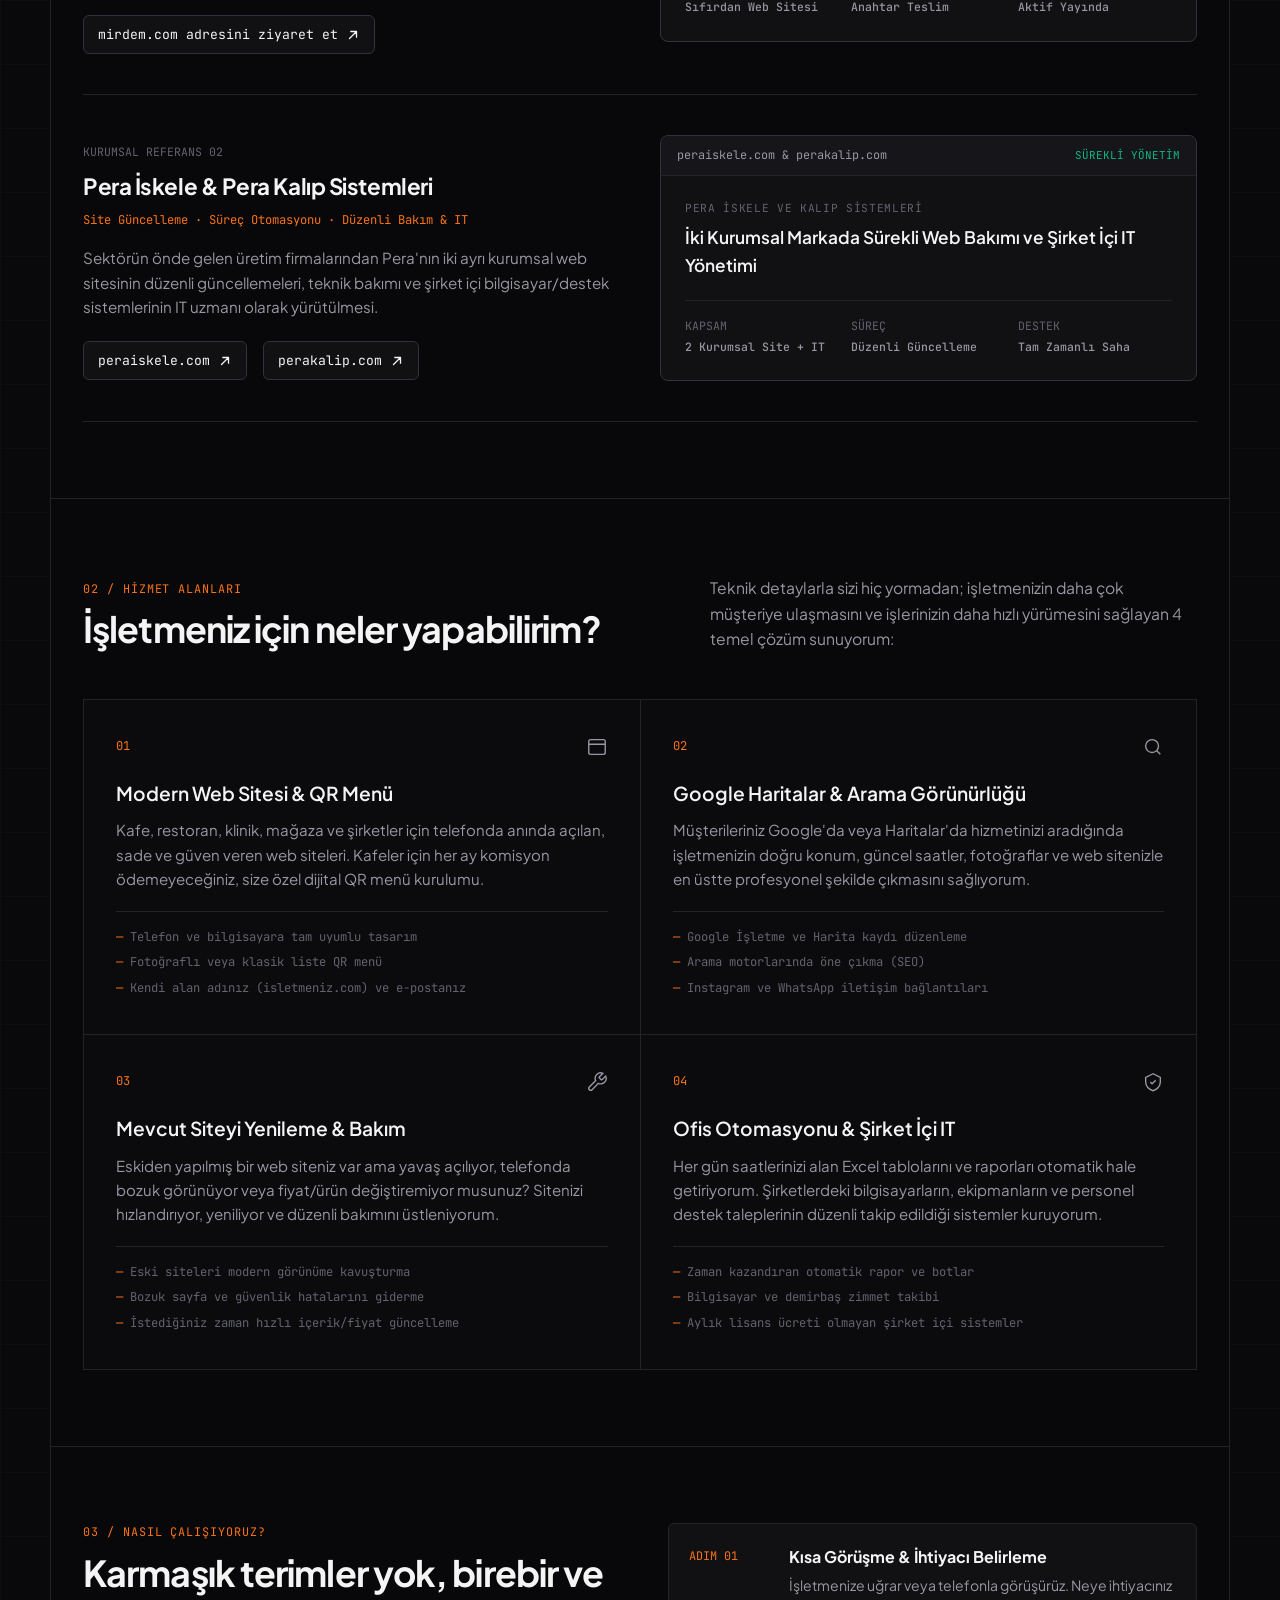
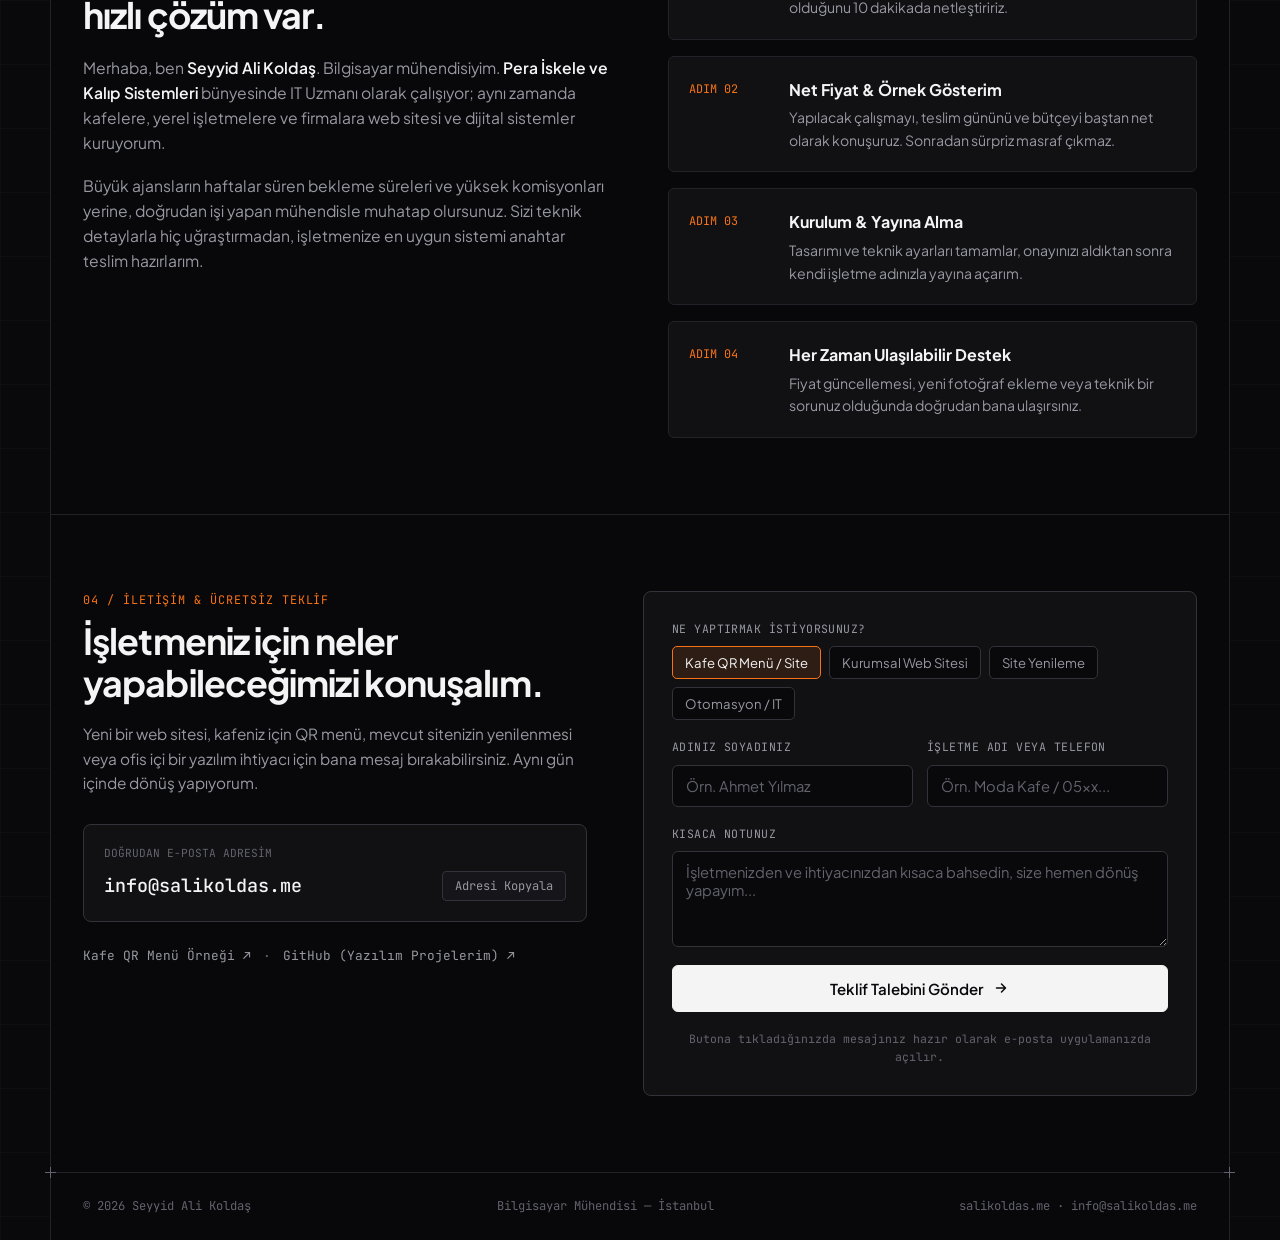
==== commit 863a76c8: "Simplify copywriting for cafe and business owners, remove raw code jargon" ====
--- a/index.html
+++ b/index.html
@@ -3,11 +3,11 @@
 <head>
   <meta charset="utf-8">
   <meta name="viewport" content="width=device-width, initial-scale=1">
-  <title>Seyyid Ali Koldaş — Web Mimarisi, Otomasyon & Kurumsal IT</title>
-  <meta name="description" content="Seyyid Ali Koldaş — Bilgisayar Mühendisi. İşletmeler için modern web siteleri, iş akışı otomasyonları ve kurumsal IT altyapı çözümleri.">
+  <title>Seyyid Ali Koldaş — Web Sitesi, Dijital QR Menü &amp; Teknoloji Çözümleri</title>
+  <meta name="description" content="Kafe, restoran ve işletmeler için modern web siteleri, komisyonsuz dijital QR menüler ve işinizi kolaylaştıran yazılım çözümleri. Bilgisayar Mühendisi Seyyid Ali Koldaş.">
   <meta name="theme-color" content="#09090b">
-  <meta property="og:title" content="Seyyid Ali Koldaş — Web, Otomasyon & IT Çözümleri">
-  <meta property="og:description" content="İşletmeler için hızlı web siteleri, süreç otomasyonları ve kurumsal IT sistemleri.">
+  <meta property="og:title" content="Seyyid Ali Koldaş — Web Sitesi, QR Menü &amp; Dijital Çözümler">
+  <meta property="og:description" content="İşletmenizi internette en şık haliyle görünür kılıyor, tüm teknik işlerinizi kolaylaştırıyorum.">
   <meta property="og:type" content="website">
   <link rel="preconnect" href="https://fonts.googleapis.com">
   <link rel="preconnect" href="https://fonts.gstatic.com" crossorigin>
@@ -18,14 +18,14 @@
 <body>
 
   <div class="frame-shell">
-    <!-- Top Telemetry Bar -->
+    <!-- Top Info Bar -->
     <div class="topbar mono">
       <div class="topbar-left">
         <span class="status-dot" aria-hidden="true"></span>
-        <span>Yeni proje ve danışmanlık için müsait</span>
+        <span>Yeni projeler için müsait</span>
       </div>
       <div class="topbar-right">
-        <span>TR / İSTANBUL</span>
+        <span>İSTANBUL</span>
         <span class="sep">·</span>
         <span id="local-time">--:--</span>
         <span class="sep">·</span>
@@ -40,10 +40,10 @@
         <span class="brand-role mono">Bilgisayar Mühendisi</span>
       </a>
       <nav class="site-nav" aria-label="Ana Menü">
-        <a href="#referanslar">Referanslar</a>
-        <a href="#cozumler">Çözümler</a>
-        <a href="#acik-kaynak">Mühendislik</a>
-        <a href="#surec">Çalışma Şekli</a>
+        <a href="#referanslar">Örnek İşler</a>
+        <a href="#cozumler">Hizmetler</a>
+        <a href="#surec">Nasıl Çalışıyoruz?</a>
+        <a href="/demo-kafe/">Kafe Menü Demosu</a>
         <a href="#iletisim" class="nav-cta">Teklif Al</a>
       </nav>
     </header>
@@ -57,125 +57,125 @@
         <div class="hero-grid">
           <div class="hero-copy">
             <div class="eyebrow mono">
-              <span class="eyebrow-pill">MÜHENDİSLİK &amp; DİJİTAL ÇÖZÜMLER</span>
+              <span class="eyebrow-pill">WEB SİTESİ · DİJİTAL QR MENÜ · OTOMASYON</span>
             </div>
             <h1>
-              İşletmenizin dijital yüzünü kuruyor,
-              <span class="h1-muted">arka plandaki tüm teknik yükünü üstleniyorum.</span>
+              İşletmenizi internette en şık haliyle görünür kılıyor,
+              <span class="h1-muted">tüm teknik işlerinizi sizin yerinize çözüyorum.</span>
             </h1>
             <p class="hero-desc">
-              Kafe, restoran ve yerel işletmelerden sanayi ve inşaat firmalarına kadar; müşterilerinizin ilk bakışta güven duyacağı hızlı web siteleri, tekrarlayan işleri bitiren otomasyonlar ve kesintisiz çalışan IT altyapıları inşa ediyorum.
+              Kafe, restoran ve yerel işletmelerden kurumsal firmalara kadar; müşterilerinizin telefonda saniyeler içinde açabileceği modern web siteleri, komisyonsuz dijital QR menüler ve işinizi hızlandıran pratik sistemler kuruyorum.
             </p>
 
             <div class="hero-actions">
               <a href="#iletisim" class="btn-primary">
-                <span>Projenizi Konuşalım</span>
+                <span>Ücretsiz Teklif Alın</span>
                 <svg width="16" height="16" viewBox="0 0 16 16" fill="none" aria-hidden="true">
                   <path d="M3.5 8H12.5M12.5 8L8.5 4M12.5 8L8.5 12" stroke="currentColor" stroke-width="1.5" stroke-linecap="round" stroke-linejoin="round"/>
                 </svg>
               </a>
-              <a href="#referanslar" class="btn-secondary">Canlı Referansları İncele</a>
+              <a href="/demo-kafe/" class="btn-secondary">Canlı Kafe &amp; QR Menü Örneği ↗</a>
             </div>
 
             <div class="hero-proof">
               <div class="proof-item">
-                <span class="proof-label mono">CANLI SİSTEMLER</span>
+                <span class="proof-label mono">CANLI REFERANSLAR</span>
                 <span class="proof-val">mirdem.com · peraiskele.com · perakalip.com</span>
               </div>
               <div class="proof-item">
-                <span class="proof-label mono">AKTİF ROL</span>
-                <span class="proof-val">Pera İskele &amp; Kalıp Sistemleri — IT Uzmanı</span>
-              </div>
-            </div>
-          </div>
-
-          <!-- Interactive Architecture Preview Panel -->
-          <div class="hero-showcase" aria-label="Teknik çalışma önizlemesi">
+                <span class="proof-label mono">BİREBİR MUHATAP</span>
+                <span class="proof-val">Ajans komisyonu yok, doğrudan mühendis desteği</span>
+              </div>
+            </div>
+          </div>
+
+          <!-- Interactive Business Solution Preview Panel -->
+          <div class="hero-showcase" aria-label="İşletme türüne göre çözümler">
             <div class="showcase-window">
               <div class="window-bar">
                 <div class="window-dots" aria-hidden="true">
                   <span></span><span></span><span></span>
                 </div>
                 <div class="window-tabs mono" role="tablist">
-                  <button type="button" class="w-tab active" data-tab="web" role="tab" aria-selected="true">01/Web</button>
-                  <button type="button" class="w-tab" data-tab="auto" role="tab" aria-selected="false">02/Otomasyon</button>
-                  <button type="button" class="w-tab" data-tab="it" role="tab" aria-selected="false">03/IT-Sistem</button>
+                  <button type="button" class="w-tab active" data-tab="kafe" role="tab" aria-selected="true">Kafe &amp; Mekan</button>
+                  <button type="button" class="w-tab" data-tab="kurumsal" role="tab" aria-selected="false">Kurumsal Firma</button>
+                  <button type="button" class="w-tab" data-tab="ofis" role="tab" aria-selected="false">Ofis &amp; Destek</button>
                 </div>
               </div>
 
               <div class="window-panes-stack">
-                <!-- Tab 1: Web & Digital Presence -->
-                <div class="window-pane active" id="pane-web">
+                <!-- Tab 1: Cafe & Local Business -->
+                <div class="window-pane active" id="pane-kafe">
                   <div class="pane-meta mono">
-                    <span>HEDEF: HIZ &amp; DÖNÜŞÜM</span>
-                    <span class="badge-ok">99/100 PERFORMANS</span>
+                    <span>KAFE, RESTORAN &amp; MAĞAZA PAKETİ</span>
+                    <span class="badge-ok">KOMİSYONSUZ</span>
                   </div>
                   <div class="arch-list">
                     <div class="arch-row">
-                      <span class="arch-key mono">Kurumsal Web &amp; QR Menü</span>
-                      <span class="arch-detail">Mobil öncelikli tasarım, komisyonsuz dijital menü ve hızlı teklif formları</span>
-                    </div>
-                    <div class="arch-row">
-                      <span class="arch-key mono">Arama Motoru (SEO)</span>
-                      <span class="arch-detail">Yapısal veri (Schema.org), Google Haritalar ve yerel arama optimizasyonu</span>
-                    </div>
-                    <div class="arch-row">
-                      <span class="arch-key mono">Altyapı &amp; Güvenlik</span>
-                      <span class="arch-detail">Cloudflare CDN, SSL, kesintisiz barındırma ve otomatik yedekleme</span>
+                      <span class="arch-key mono">Fotoğraflı Dijital QR Menü</span>
+                      <span class="arch-detail">Masadaki müşterinin beklemeden açtığı, fiyatları kolayca değişen şık menü</span>
+                    </div>
+                    <div class="arch-row">
+                      <span class="arch-key mono">Google Haritalar &amp; Görünürlük</span>
+                      <span class="arch-detail">Bölgenizde mekan arayanların sizi yol tarifi ve fotoğraflarla ilk sırada bulması</span>
+                    </div>
+                    <div class="arch-row">
+                      <span class="arch-key mono">Mekan Tanıtım Sitesi &amp; Wi-Fi</span>
+                      <span class="arch-detail">Tek tıkla Wi-Fi kopyalama, çalışma saatleri ve Instagram bağlantılı web sayfası</span>
                     </div>
                   </div>
                   <div class="pane-footer mono">
-                    <span class="prompt-arrow">&gt;</span> Canlı: <a href="https://mirdem.com" target="_blank" rel="noopener">mirdem.com ↗</a> · <a href="/demo-kafe/">Kafe QR Demo ↗</a>
-                  </div>
-                </div>
-
-                <!-- Tab 2: Automation -->
-                <div class="window-pane" id="pane-auto">
+                    <span class="prompt-arrow">&gt;</span> Canlı İncele: <a href="/demo-kafe/">Pera Roastery &amp; Bakery QR Menü Demosu ↗</a>
+                  </div>
+                </div>
+
+                <!-- Tab 2: Corporate -->
+                <div class="window-pane" id="pane-kurumsal">
                   <div class="pane-meta mono">
-                    <span>SEO &amp; İŞ AKIŞI OTOMASYONU</span>
-                    <span class="badge-ok">PYTHON 3.12</span>
+                    <span>ŞİRKET, İNŞAAT &amp; ÜRETİM FİRMALARI</span>
+                    <span class="badge-ok">ANAHTAR TESLİM</span>
                   </div>
                   <div class="arch-list">
                     <div class="arch-row">
-                      <span class="arch-key mono">sitemap_audit.py &amp; content_qa.py</span>
-                      <span class="arch-detail">Yüzlerce sayfalık kurumsal sitelerde kırık link, başlık ve meta denetimi</span>
-                    </div>
-                    <div class="arch-row">
-                      <span class="arch-key mono">schema_builder.py &amp; GSC</span>
-                      <span class="arch-detail">Otomatik JSON-LD yapısal veri üretimi ve Search Console rapor aktarımı</span>
-                    </div>
-                    <div class="arch-row">
-                      <span class="arch-key mono">Özel Bot &amp; Veri Entegrasyonu</span>
-                      <span class="arch-detail">Tekrarlayan Excel, stok/fiyat kontrolü ve bildirim süreçlerinin otomasyonu</span>
+                      <span class="arch-key mono">Modern Kurumsal Web Sitesi</span>
+                      <span class="arch-detail">Firmanızın güvenilirliğini yansıtan, telefon ve bilgisayarda hızlı açılan tasarım</span>
+                    </div>
+                    <div class="arch-row">
+                      <span class="arch-key mono">Ürün Kataloğu &amp; Teklif Toplama</span>
+                      <span class="arch-detail">Hizmetlerinizi net anlatan sayfalar ve doğrudan size düşen müşteri talep formları</span>
+                    </div>
+                    <div class="arch-row">
+                      <span class="arch-key mono">Düzenli Bakım &amp; Güncelleme</span>
+                      <span class="arch-detail">Mevcut sitenizin yenilenmesi, hızlandırılması ve yeni içeriklerin eklenmesi</span>
                     </div>
                   </div>
                   <div class="pane-footer mono">
-                    <span class="prompt-arrow">&gt;</span> Kaynak kod: <a href="https://github.com/seyyidalikoldas/Seo-Workflow-Automations" target="_blank" rel="noopener">Seo-Workflow-Automations ↗</a>
-                  </div>
-                </div>
-
-                <!-- Tab 3: IT Infrastructure -->
-                <div class="window-pane" id="pane-it">
+                    <span class="prompt-arrow">&gt;</span> Referanslar: <a href="https://mirdem.com" target="_blank" rel="noopener">mirdem.com ↗</a> · <a href="https://peraiskele.com" target="_blank" rel="noopener">peraiskele.com ↗</a>
+                  </div>
+                </div>
+
+                <!-- Tab 3: Office & IT -->
+                <div class="window-pane" id="pane-ofis">
                   <div class="pane-meta mono">
-                    <span>PERA KURUMSAL IT MİMARİSİ</span>
-                    <span class="badge-ok">AKTİF SAHA SİSTEMİ</span>
+                    <span>İŞ AKIŞI OTOMASYONU &amp; IT DESTEK</span>
+                    <span class="badge-ok">PRATİK ÇÖZÜM</span>
                   </div>
                   <div class="arch-list">
                     <div class="arch-row">
-                      <span class="arch-key mono">Snipe-IT Donanım Envanteri</span>
-                      <span class="arch-detail">Tüm şirket bilgisayar, lisans ve personel zimmetlerinin merkezi takibi</span>
-                    </div>
-                    <div class="arch-row">
-                      <span class="arch-key mono">Yardım Masası (Ticket Sistemi)</span>
-                      <span class="arch-detail">Açık kaynak altyapıyla kurulan, lisans maliyetsiz teknik destek iş akışı</span>
-                    </div>
-                    <div class="arch-row">
-                      <span class="arch-key mono">Sunucu &amp; Log Otomasyonu</span>
-                      <span class="arch-detail">backup_rotator.py ve auth_log_watcher.py ile otomatik yedek ve güvenlik</span>
+                      <span class="arch-key mono">Zaman Kazandıran Otomasyonlar</span>
+                      <span class="arch-detail">Her gün vaktinizi alan Excel, rapor, fiyat kontrolü ve bildirimlerin otomatikleşmesi</span>
+                    </div>
+                    <div class="arch-row">
+                      <span class="arch-key mono">Cihaz &amp; Demirbaş Takip Sistemi</span>
+                      <span class="arch-detail">Şirketteki bilgisayar ve ekipmanların kimde olduğunun kayıt altına alınması</span>
+                    </div>
+                    <div class="arch-row">
+                      <span class="arch-key mono">Kurumsal E-posta &amp; Altyapı</span>
+                      <span class="arch-detail">Kendi işletme adınızla (info@isletmeniz.com) resmi e-posta ve teknik kurulum</span>
                     </div>
                   </div>
                   <div class="pane-footer mono">
-                    <span class="prompt-arrow">&gt;</span> Araç seti: <a href="https://github.com/seyyidalikoldas/Sysadmin-ToolBox" target="_blank" rel="noopener">Sysadmin-ToolBox ↗</a>
+                    <span class="prompt-arrow">&gt;</span> Aktif Saha Deneyimi: Pera İskele &amp; Kalıp Sistemleri
                   </div>
                 </div>
               </div>
@@ -188,23 +188,56 @@
       <section id="referanslar" class="section-block">
         <div class="section-header">
           <div>
-            <span class="section-index mono">01 / SAHA REFERANSLARI</span>
-            <h2>Gerçek işletmeler için çalışan sistemler.</h2>
+            <span class="section-index mono">01 / ÖRNEK ÇALIŞMALAR &amp; REFERANSLAR</span>
+            <h2>Yaptığım işleri canlı olarak inceleyin.</h2>
           </div>
           <p class="section-lead">
-            Demo şablonlar değil; aktif olarak müşteri ağırlayan, teklif toplayan ve şirket içi operasyon yürüten canlı projeler.
+            Hem kafe ve mekanlar için hazırladığım örnek menü sistemini hem de aktif olarak hizmet verdiğim kurumsal firma sitelerini aşağıdan doğrudan açıp test edebilirsiniz.
           </p>
         </div>
 
         <div class="case-list">
-          <!-- Case 1: Mirdem -->
+          <!-- Case 1: Cafe Demo -->
           <article class="case-row">
             <div class="case-meta">
-              <span class="case-num mono">PROJE 01</span>
+              <span class="case-num mono">KAFE &amp; RESTORAN ÖRNEĞİ</span>
+              <h3 class="case-title">Pera Roastery &amp; Bakery — Dijital QR Menü</h3>
+              <p class="case-tags mono">QR Menü · Fotoğraflı &amp; Liste Görünümü · Tek Tıkla Wi-Fi</p>
+              <p class="case-desc">
+                Kafe, restoran ve pastaneler için tasarladığım örnek çalışma. Müşterileriniz uygulama indirmeden kategoriler arasında gezinebilir, ürün arayabilir, Wi-Fi şifresini tek tıkla kopyalayabilir ve seçtiği ürünleri hesabıyla birlikte ekranda görebilir.
+              </p>
+              <a href="/demo-kafe/" class="case-link mono">
+                <span>Canlı Kafe &amp; QR Menü Demosunu Aç</span>
+                <svg width="14" height="14" viewBox="0 0 16 16" fill="none" aria-hidden="true"><path d="M4 12L12 4M12 4H5.5M12 4V10.5" stroke="currentColor" stroke-width="1.5" stroke-linecap="round" stroke-linejoin="round"/></svg>
+              </a>
+            </div>
+            <div class="case-visual">
+              <div class="browser-mock">
+                <div class="bm-top">
+                  <span class="bm-url mono">salikoldas.me/demo-kafe</span>
+                  <span class="bm-status mono">CANLI DEMO</span>
+                </div>
+                <div class="bm-body">
+                  <div class="bm-kicker mono">KAFE · RESTORAN · FIRIN</div>
+                  <div class="bm-headline">Telefonda Saniyesinde Açılan, Komisyonsuz Dijital Menü</div>
+                  <div class="bm-metrics mono">
+                    <div><span>GÖRÜNÜM</span><strong>Fotoğraflı &amp; Liste</strong></div>
+                    <div><span>EK ÖZELLİK</span><strong>Tek Tıkla Wi-Fi</strong></div>
+                    <div><span>MALİYET</span><strong>Aylık Komisyon Yok</strong></div>
+                  </div>
+                </div>
+              </div>
+            </div>
+          </article>
+
+          <!-- Case 2: Mirdem -->
+          <article class="case-row">
+            <div class="case-meta">
+              <span class="case-num mono">KURUMSAL REFERANS 01</span>
               <h3 class="case-title">Mirdem Yapı İnşaat Taahhüt A.Ş.</h3>
-              <p class="case-tags mono">Sıfırdan Kurumsal Web · Mobil Uyum · SEO Altyapısı</p>
+              <p class="case-tags mono">Kurumsal Web Sitesi · Mobil Uyum · Google Arama Kaydı</p>
               <p class="case-desc">
-                İnşaat, kentsel dönüşüm ve yapı güçlendirme alanında faaliyet gösteren Mirdem Yapı için kurumsal kimliği yansıtan, tüm cihazlarda hızlı açılan ve arama motorlarında doğrudan öne çıkan web sitesinin uçtan uca tasarımı ve yayına alınması.
+                İnşaat, kentsel dönüşüm ve yapı güçlendirme alanında faaliyet gösteren Mirdem Yapı için firmanın prestijini yansıtan, tüm telefon ve bilgisayarlarda hızlı açılan kurumsal web sitesinin baştan sona kurulumu.
               </p>
               <a href="https://mirdem.com" target="_blank" rel="noopener" class="case-link mono">
                 <span>mirdem.com adresini ziyaret et</span>
@@ -215,14 +248,14 @@
               <div class="browser-mock">
                 <div class="bm-top">
                   <span class="bm-url mono">https://mirdem.com</span>
-                  <span class="bm-status mono">CANLI</span>
+                  <span class="bm-status mono">AKTİF YAYINDA</span>
                 </div>
                 <div class="bm-body">
                   <div class="bm-kicker mono">MİRDEM YAPI İNŞAAT TAAHHÜT A.Ş.</div>
-                  <div class="bm-headline">Güvenli ve Modern Yapılar İçin Mühendislik Çözümleri</div>
+                  <div class="bm-headline">Güvenli ve Modern Yapılar İçin Kurumsal Dijital Vitrin</div>
                   <div class="bm-metrics mono">
-                    <div><span>KAPSAM</span><strong>Kurumsal Web &amp; SEO</strong></div>
-                    <div><span>TESLİMAT</span><strong>Uçtan Uca Kurulum</strong></div>
+                    <div><span>HİZMET</span><strong>Sıfırdan Web Sitesi</strong></div>
+                    <div><span>TESLİMAT</span><strong>Anahtar Teslim</strong></div>
                     <div><span>DURUM</span><strong>Aktif Yayında</strong></div>
                   </div>
                 </div>
@@ -230,14 +263,14 @@
             </div>
           </article>
 
-          <!-- Case 2: Pera İskele & Pera Kalıp -->
+          <!-- Case 3: Pera İskele & Pera Kalıp -->
           <article class="case-row">
             <div class="case-meta">
-              <span class="case-num mono">PROJE 02</span>
+              <span class="case-num mono">KURUMSAL REFERANS 02</span>
               <h3 class="case-title">Pera İskele &amp; Pera Kalıp Sistemleri</h3>
-              <p class="case-tags mono">Web Bakım &amp; Güncelleme · SEO Otomasyonu · İçerik Mimarisi</p>
+              <p class="case-tags mono">Site Güncelleme · Süreç Otomasyonu · Düzenli Bakım &amp; IT</p>
               <p class="case-desc">
-                Sektörün önde gelen iskele ve kalıp üreticilerinden Pera'nın iki ayrı kurumsal web sitesinin düzenli bakımı, teknik iyileştirmeleri, ürün/sayfa güncellemeleri ve Python tabanlı özel otomasyon araçlarıyla SEO denetim süreçlerinin yürütülmesi.
+                Sektörün önde gelen üretim firmalarından Pera'nın iki ayrı kurumsal web sitesinin düzenli güncellemeleri, teknik bakımı ve şirket içi bilgisayar/destek sistemlerinin IT uzmanı olarak yürütülmesi.
               </p>
               <div class="case-links-dual">
                 <a href="https://peraiskele.com" target="_blank" rel="noopener" class="case-link mono">
@@ -258,41 +291,11 @@
                 </div>
                 <div class="bm-body">
                   <div class="bm-kicker mono">PERA İSKELE VE KALIP SİSTEMLERİ</div>
-                  <div class="bm-headline">İki Kurumsal Platformda Sürekli Güncelleme ve Teknik Otomasyon</div>
+                  <div class="bm-headline">İki Kurumsal Markada Sürekli Web Bakımı ve Şirket İçi IT Yönetimi</div>
                   <div class="bm-metrics mono">
-                    <div><span>SİTELER</span><strong>2 Kurumsal Platform</strong></div>
-                    <div><span>OTOMASYON</span><strong>Sitemap &amp; Schema QA</strong></div>
-                    <div><span>SÜREÇ</span><strong>Düzenli Bakım</strong></div>
-                  </div>
-                </div>
-              </div>
-            </div>
-          </article>
-
-          <!-- Case 3: Pera IT -->
-          <article class="case-row">
-            <div class="case-meta">
-              <span class="case-num mono">PROJE 03</span>
-              <h3 class="case-title">Pera Kurumsal IT Envanter &amp; Destek Sistemi</h3>
-              <p class="case-tags mono">Snipe-IT · Açık Kaynak Ticket Sistemi · Sistem Yöneticiliği</p>
-              <p class="case-desc">
-                Şirket içindeki tüm bilgisayar, donanım ve yazılım lisanslarının kayıt altına alındığı Snipe-IT tabanlı envanter sistemi ile personelin teknik taleplerini tek merkezden yöneten açık kaynak destek (ticket) platformunun kurulumu ve yönetimi.
-              </p>
-              <span class="case-internal mono">Şirket İçi Kapalı Devre Sistem — Aktif Kullanımda</span>
-            </div>
-            <div class="case-visual">
-              <div class="browser-mock">
-                <div class="bm-top">
-                  <span class="bm-url mono">internal.pera / snipe-it &amp; helpdesk</span>
-                  <span class="bm-status mono">DAHİLİ ALTYAPI</span>
-                </div>
-                <div class="bm-body">
-                  <div class="bm-kicker mono">KURUMSAL IT OPERASYONU</div>
-                  <div class="bm-headline">Kağıtsız, Kayıtlı ve İzlenebilir Donanım &amp; Destek Yönetimi</div>
-                  <div class="bm-metrics mono">
-                    <div><span>ENVANTER</span><strong>Snipe-IT Varlık Takibi</strong></div>
-                    <div><span>DESTEK</span><strong>Merkezi Ticket Akışı</strong></div>
-                    <div><span>MALİYET</span><strong>Açık Kaynak / Lisanssız</strong></div>
+                    <div><span>KAPSAM</span><strong>2 Kurumsal Site + IT</strong></div>
+                    <div><span>SÜREÇ</span><strong>Düzenli Güncelleme</strong></div>
+                    <div><span>DESTEK</span><strong>Tam Zamanlı Saha</strong></div>
                   </div>
                 </div>
               </div>
@@ -309,7 +312,7 @@
             <h2>İşletmeniz için neler yapabilirim?</h2>
           </div>
           <p class="section-lead">
-            İster yeni açılan bir kafe veya yerel işletme olun, ister büyüyen bir üretim firması; ihtiyacınıza göre tek seferlik kurulum veya düzenli teknik ortaklık sunuyorum.
+            Teknik detaylarla sizi hiç yormadan; işletmenizin daha çok müşteriye ulaşmasını ve işlerinizin daha hızlı yürümesini sağlayan 4 temel çözüm sunuyorum:
           </p>
         </div>
 
@@ -322,40 +325,33 @@
                 <path d="M3 9H21M7 6.5H7.01M10 6.5H10.01"/>
               </svg>
             </div>
-            <h3>Web Sitesi &amp; Dijital Menü (QR)</h3>
+            <h3>Modern Web Sitesi &amp; QR Menü</h3>
             <p>
-              Kafe, restoran, klinik, mağaza ve kurumsal firmalar için telefonda anında açılan, şık ve anlaşılır web siteleri. Kafeler için komisyonsuz, kolay güncellenebilir QR dijital menü ve Google Haritalar kaydı.
+              Kafe, restoran, klinik, mağaza ve şirketler için telefonda anında açılan, sade ve güven veren web siteleri. Kafeler için her ay komisyon ödemeyeceğiniz, size özel dijital QR menü kurulumu.
             </p>
             <ul class="cell-points mono">
-              <li>Mobil öncelikli özel tasarım</li>
-              <li>QR Menü &amp; Ürün Kataloğu</li>
-              <li>Google İşletme &amp; Harita kurulumu</li>
+              <li>Telefon ve bilgisayara tam uyumlu tasarım</li>
+              <li>Fotoğraflı veya klasik liste QR menü</li>
+              <li>Kendi alan adınız (isletmeniz.com) ve e-postanız</li>
             </ul>
-            <div style="margin-top: 18px;">
-              <a href="/demo-kafe/" class="case-link mono">
-                <span>Canlı Kafe &amp; QR Menü Demosunu Aç</span>
-                <svg width="14" height="14" viewBox="0 0 16 16" fill="none" aria-hidden="true"><path d="M4 12L12 4M12 4H5.5M12 4V10.5" stroke="currentColor" stroke-width="1.5" stroke-linecap="round" stroke-linejoin="round"/></svg>
-              </a>
-            </div>
           </article>
 
           <article class="bento-cell">
             <div class="cell-top">
               <span class="cell-num mono">02</span>
               <svg class="cell-icon" viewBox="0 0 24 24" fill="none" stroke="currentColor" stroke-width="1.5" aria-hidden="true">
-                <path d="M4 7H20M4 12H14M4 17H11"/>
-                <circle cx="18" cy="15" r="3"/>
-                <path d="M20.5 17.5L22 19"/>
+                <circle cx="11" cy="11" r="7"/>
+                <path d="M20 20L16 16"/>
               </svg>
             </div>
-            <h3>İş Akışı &amp; Süreç Otomasyonu</h3>
+            <h3>Google Haritalar &amp; Arama Görünürlüğü</h3>
             <p>
-              Her gün saatlerinizi alan Excel tabloları, fiyat/stok kontrolleri, raporlamalar, otomatik bildirimler ve SEO denetimlerini Python tabanlı özel yazılımlarla kendi kendine çalışır hale getiriyorum.
+              Müşterileriniz Google'da veya Haritalar'da hizmetinizi aradığında işletmenizin doğru konum, güncel saatler, fotoğraflar ve web sitenizle en üstte profesyonel şekilde çıkmasını sağlıyorum.
             </p>
             <ul class="cell-points mono">
-              <li>Otomatik raporlama ve veri çekme</li>
-              <li>Telegram / Discord / E-posta botları</li>
-              <li>Teknik SEO ve içerik kontrol botları</li>
+              <li>Google İşletme ve Harita kaydı düzenleme</li>
+              <li>Arama motorlarında öne çıkma (SEO)</li>
+              <li>Instagram ve WhatsApp iletişim bağlantıları</li>
             </ul>
           </article>
 
@@ -363,18 +359,17 @@
             <div class="cell-top">
               <span class="cell-num mono">03</span>
               <svg class="cell-icon" viewBox="0 0 24 24" fill="none" stroke="currentColor" stroke-width="1.5" aria-hidden="true">
-                <path d="M12 3L4 7V12C4 16.5 7.5 20.5 12 21.5C16.5 20.5 20 16.5 20 12V7L12 3Z"/>
-                <path d="M9 12L11 14L15 10"/>
+                <path d="M14.7 6.3a1 1 0 0 0 0 1.4l1.6 1.6a1 1 0 0 0 1.4 0l3.77-3.77a6 6 0 0 1-7.94 7.94l-6.91 6.91a2.12 2.12 0 0 1-3-3l6.91-6.91a6 6 0 0 1 7.94-7.94l-3.76 3.76z"/>
               </svg>
             </div>
-            <h3>Kurumsal IT, Envanter &amp; Ticket</h3>
+            <h3>Mevcut Siteyi Yenileme &amp; Bakım</h3>
             <p>
-              Şirketinizdeki bilgisayarların kimde olduğunu takip eden envanter sistemi (Snipe-IT) ve çalışanların arızaları bildirdiği yardım masası (Ticket) sistemini aylık lisans ücreti ödemeden kendi sunucunuza kuruyorum.
+              Eskiden yapılmış bir web siteniz var ama yavaş açılıyor, telefonda bozuk görünüyor veya fiyat/ürün değiştiremiyor musunuz? Sitenizi hızlandırıyor, yeniliyor ve düzenli bakımını üstleniyorum.
             </p>
             <ul class="cell-points mono">
-              <li>Snipe-IT donanım ve zimmet takibi</li>
-              <li>Açık kaynak Helpdesk / Ticket kurulumu</li>
-              <li>Ağ, yedekleme ve sunucu güvenliği</li>
+              <li>Eski siteleri modern görünüme kavuşturma</li>
+              <li>Bozuk sayfa ve güvenlik hatalarını giderme</li>
+              <li>İstediğiniz zaman hızlı içerik/fiyat güncelleme</li>
             </ul>
           </article>
 
@@ -382,93 +377,34 @@
             <div class="cell-top">
               <span class="cell-num mono">04</span>
               <svg class="cell-icon" viewBox="0 0 24 24" fill="none" stroke="currentColor" stroke-width="1.5" aria-hidden="true">
-                <path d="M14.7 6.3a1 1 0 0 0 0 1.4l1.6 1.6a1 1 0 0 0 1.4 0l3.77-3.77a6 6 0 0 1-7.94 7.94l-6.91 6.91a2.12 2.12 0 0 1-3-3l6.91-6.91a6 6 0 0 1 7.94-7.94l-3.76 3.76z"/>
+                <path d="M12 3L4 7V12C4 16.5 7.5 20.5 12 21.5C16.5 20.5 20 16.5 20 12V7L12 3Z"/>
+                <path d="M9 12L11 14L15 10"/>
               </svg>
             </div>
-            <h3>Site Bakımı, Hızlandırma &amp; Yenileme</h3>
+            <h3>Ofis Otomasyonu &amp; Şirket İçi IT</h3>
             <p>
-              Mevcut bir web siteniz var ama yavaş açılıyor, mobilde kayıyor veya kimse ilgilenmiyor mu? Sitenizi elden geçiriyor, hatalarını gideriyor ve düzenli güncellemelerini üstleniyorum.
+              Her gün saatlerinizi alan Excel tablolarını ve raporları otomatik hale getiriyorum. Şirketlerdeki bilgisayarların, ekipmanların ve personel destek taleplerinin düzenli takip edildiği sistemler kuruyorum.
             </p>
             <ul class="cell-points mono">
-              <li>Mevcut siteleri modernleştirme</li>
-              <li>SSL, güvenlik ve hız optimizasyonu</li>
-              <li>Düzenli içerik ve ürün güncelleme</li>
+              <li>Zaman kazandıran otomatik rapor ve botlar</li>
+              <li>Bilgisayar ve demirbaş zimmet takibi</li>
+              <li>Aylık lisans ücreti olmayan şirket içi sistemler</li>
             </ul>
           </article>
         </div>
       </section>
 
-      <!-- Section 03: Engineering & Open Source -->
-      <section id="acik-kaynak" class="section-block">
-        <div class="section-header">
-          <div>
-            <span class="section-index mono">03 / MÜHENDİSLİK &amp; AÇIK KAYNAK</span>
-            <h2>Kod mutfağı ve geliştirdiğim araçlar.</h2>
-          </div>
-          <p class="section-lead">
-            Hazır paketlerin yetmediği yerde kendi araçlarımı yazıyorum. GitHub üzerindeki açık kaynak sistem yönetimi, SEO otomasyonu ve veri analizi projelerim:
-          </p>
-        </div>
-
-        <div class="repo-table">
-          <a href="https://github.com/seyyidalikoldas/Sysadmin-ToolBox" target="_blank" rel="noopener" class="repo-row">
-            <div class="repo-main">
-              <span class="repo-name mono">Sysadmin-ToolBox</span>
-              <span class="repo-desc">Sistem yöneticileri için log izleme, yedekleme rotasyonu ve disk/kullanıcı denetim araçları.</span>
-            </div>
-            <div class="repo-files mono">
-              <span>auth_log_watcher.py</span>
-              <span>backup_rotator.py</span>
-              <span>check_disk.sh</span>
-            </div>
-            <span class="repo-lang mono">Python / Shell ↗</span>
-          </a>
-
-          <a href="https://github.com/seyyidalikoldas/Seo-Workflow-Automations" target="_blank" rel="noopener" class="repo-row">
-            <div class="repo-main">
-              <span class="repo-name mono">Seo-Workflow-Automations</span>
-              <span class="repo-desc">Site haritası denetimi, içerik kalite kontrolü, JSON-LD şema üretici ve Search Console yardımcıları.</span>
-            </div>
-            <div class="repo-files mono">
-              <span>sitemap_audit.py</span>
-              <span>schema_builder.py</span>
-              <span>content_qa.py</span>
-            </div>
-            <span class="repo-lang mono">Python ↗</span>
-          </a>
-
-          <a href="https://github.com/seyyidalikoldas/Marketplace-Risk-Engine" target="_blank" rel="noopener" class="repo-row">
-            <div class="repo-main">
-              <span class="repo-name mono">Marketplace-Risk-Engine</span>
-              <span class="repo-desc">Kural tabanlı pazaryeri risk skorlama ve SQL destekli işlem doğrulama motoru.</span>
-            </div>
-            <div class="repo-files mono">
-              <span>evaluator.py</span>
-              <span>checks/</span>
-              <span>sql/</span>
-            </div>
-            <span class="repo-lang mono">Python / SQL ↗</span>
-          </a>
-        </div>
-
-        <div class="repo-footer">
-          <a href="https://github.com/seyyidalikoldas" target="_blank" rel="noopener" class="mono link-underline">
-            GitHub profilimde tüm çalışmaları incele (github.com/seyyidalikoldas) ↗
-          </a>
-        </div>
-      </section>
-
-      <!-- Section 04: Process & About -->
+      <!-- Section 03: Process & About -->
       <section id="surec" class="section-block">
         <div class="split-2">
           <div>
-            <span class="section-index mono">04 / ÇALIŞMA ŞEKLİ</span>
-            <h2>Karmaşık teknik terimler yok, net sonuç var.</h2>
+            <span class="section-index mono">03 / NASIL ÇALIŞIYORUZ?</span>
+            <h2>Karmaşık terimler yok, birebir ve hızlı çözüm var.</h2>
             <p class="about-text">
-              Ben <strong>Seyyid Ali Koldaş</strong>. Bilgisayar mühendisiyim. Şu anda <strong>Pera İskele ve Kalıp Sistemleri</strong> bünyesinde IT Uzmanı olarak kurumsal sistemleri yönetiyor; aynı zamanda işletmelere web geliştirme, dijitalleşme ve otomasyon desteği veriyorum.
+              Merhaba, ben <strong>Seyyid Ali Koldaş</strong>. Bilgisayar mühendisiyim. <strong>Pera İskele ve Kalıp Sistemleri</strong> bünyesinde IT Uzmanı olarak çalışıyor; aynı zamanda kafelere, yerel işletmelere ve firmalara web sitesi ve dijital sistemler kuruyorum.
             </p>
             <p class="about-text">
-              Ajansların haftalarca süren bürokrasisi ve şişirilmiş fiyatları yerine, doğrudan işi yapan mühendisle muhatap olursunuz. İhtiyacınız olmayan hiçbir özelliği size satmam; işinize doğrudan fayda sağlayacak sistemi kurar ve teslim ederim.
+              Büyük ajansların haftalar süren bekleme süreleri ve yüksek komisyonları yerine, doğrudan işi yapan mühendisle muhatap olursunuz. Sizi teknik detaylarla hiç uğraştırmadan, işletmenize en uygun sistemi anahtar teslim hazırlarım.
             </p>
           </div>
 
@@ -476,76 +412,74 @@
             <div class="step-item">
               <span class="step-no mono">ADIM 01</span>
               <div>
-                <h3>Kısa Tanışma &amp; İhtiyaç Analizi</h3>
-                <p>İşletmenizi ziyaret eder veya online görüşürüz. Neye ihtiyacınız olduğunu birlikte netleştiririz.</p>
+                <h3>Kısa Görüşme &amp; İhtiyacı Belirleme</h3>
+                <p>İşletmenize uğrar veya telefonla görüşürüz. Neye ihtiyacınız olduğunu 10 dakikada netleştiririz.</p>
               </div>
             </div>
             <div class="step-item">
               <span class="step-no mono">ADIM 02</span>
               <div>
-                <h3>Net Kapsam &amp; Teklif</h3>
-                <p>Ne yapılacağını, ne zaman teslim edileceğini ve bütçeyi tek sayfalık anlaşılır bir planla sunarım.</p>
+                <h3>Net Fiyat &amp; Örnek Gösterim</h3>
+                <p>Yapılacak çalışmayı, teslim gününü ve bütçeyi baştan net olarak konuşuruz. Sonradan sürpriz masraf çıkmaz.</p>
               </div>
             </div>
             <div class="step-item">
               <span class="step-no mono">ADIM 03</span>
               <div>
-                <h3>Geliştirme, Test &amp; Yayına Alma</h3>
-                <p>Sitenizi veya sisteminizi kurar, mobil ve hız testlerini tamamlar, kendi alan adınızla yayına alırım.</p>
+                <h3>Kurulum &amp; Yayına Alma</h3>
+                <p>Tasarımı ve teknik ayarları tamamlar, onayınızı aldıktan sonra kendi işletme adınızla yayına açarım.</p>
               </div>
             </div>
             <div class="step-item">
               <span class="step-no mono">ADIM 04</span>
               <div>
-                <h3>Teslim Sonrası Destek</h3>
-                <p>İşi teslim edip kaybolmam. Güncelleme, yedekleme ve yeni ihtiyaçlarınızda doğrudan bana ulaşırsınız.</p>
+                <h3>Her Zaman Ulaşılabilir Destek</h3>
+                <p>Fiyat güncellemesi, yeni fotoğraf ekleme veya teknik bir sorunuz olduğunda doğrudan bana ulaşırsınız.</p>
               </div>
             </div>
           </div>
         </div>
       </section>
 
-      <!-- Section 05: Contact -->
+      <!-- Section 04: Contact -->
       <section id="iletisim" class="section-block contact-section">
         <div class="crosshair ch-bl" aria-hidden="true"></div>
         <div class="crosshair ch-br" aria-hidden="true"></div>
 
         <div class="contact-grid">
           <div class="contact-left">
-            <span class="section-index mono">05 / İLETİŞİM &amp; TEKLİF</span>
+            <span class="section-index mono">04 / İLETİŞİM &amp; ÜCRETSİZ TEKLİF</span>
             <h2>İşletmeniz için neler yapabileceğimizi konuşalım.</h2>
             <p class="contact-desc">
-              Yeni bir web sitesi, QR menü, mevcut sitenizin yenilenmesi veya şirket içi otomasyon/IT kurulumu için bana doğrudan e-posta gönderebilirsiniz. Genellikle aynı gün içinde dönüş yapıyorum.
+              Yeni bir web sitesi, kafeniz için QR menü, mevcut sitenizin yenilenmesi veya ofis içi bir yazılım ihtiyacı için bana mesaj bırakabilirsiniz. Aynı gün içinde dönüş yapıyorum.
             </p>
 
             <div class="direct-mail-box">
-              <span class="dm-label mono">DOĞRUDAN E-POSTA</span>
+              <span class="dm-label mono">DOĞRUDAN E-POSTA ADRESİM</span>
               <div class="dm-row">
                 <a href="mailto:info@salikoldas.me" class="dm-address mono">info@salikoldas.me</a>
                 <button type="button" id="copy-mail-btn" class="copy-btn mono" data-email="info@salikoldas.me">
-                  Kopyala
+                  Adresi Kopyala
                 </button>
               </div>
             </div>
 
             <div class="social-links mono">
-              <a href="https://github.com/seyyidalikoldas" target="_blank" rel="noopener">GitHub ↗</a>
+              <a href="/demo-kafe/">Kafe QR Menü Örneği ↗</a>
               <span>·</span>
-              <a href="https://salikoldas.dev">salikoldas.dev</a>
-              <span>·</span>
-              <a href="https://salikoldas.me">salikoldas.me</a>
+              <a href="https://github.com/seyyidalikoldas" target="_blank" rel="noopener">GitHub (Yazılım Projelerim) ↗</a>
             </div>
           </div>
 
           <div class="contact-right">
             <form id="quote-form" class="quote-form">
               <div class="form-group">
-                <span class="form-label mono">İLGİLENDİĞİNİZ KONU (SEÇEBİLİRSİNİZ)</span>
+                <span class="form-label mono">NE YAPTIRMAK İSTİYORSUNUZ?</span>
                 <div class="topic-chips" id="topic-chips">
-                  <button type="button" class="topic-chip active" data-val="Kurumsal Web Sitesi / QR Menü">Web Sitesi / QR Menü</button>
-                  <button type="button" class="topic-chip" data-val="Bakım & Site Yenileme">Bakım &amp; Yenileme</button>
-                  <button type="button" class="topic-chip" data-val="Süreç & SEO Otomasyonu">Otomasyon</button>
-                  <button type="button" class="topic-chip" data-val="IT Altyapı / Envanter / Ticket">IT &amp; Envanter</button>
+                  <button type="button" class="topic-chip active" data-val="Kafe QR Menü / Web Sitesi">Kafe QR Menü / Site</button>
+                  <button type="button" class="topic-chip" data-val="Kurumsal Firma Web Sitesi">Kurumsal Web Sitesi</button>
+                  <button type="button" class="topic-chip" data-val="Mevcut Siteyi Yenileme & Bakım">Site Yenileme</button>
+                  <button type="button" class="topic-chip" data-val="Otomasyon & IT Desteği">Otomasyon / IT</button>
                 </div>
               </div>
 
@@ -561,18 +495,18 @@
               </div>
 
               <label class="form-group">
-                <span class="form-label mono">KISACA İHTİYACINIZ</span>
-                <textarea name="message" rows="4" required placeholder="İşletmenizden ve yaptırmak istediğiniz çalışmadan kısaca bahsedin..."></textarea>
+                <span class="form-label mono">KISACA NOTUNUZ</span>
+                <textarea name="message" rows="4" required placeholder="İşletmenizden ve ihtiyacınızdan kısaca bahsedin, size hemen dönüş yapayım..."></textarea>
               </label>
 
               <button type="submit" class="btn-primary btn-full">
-                <span>E-posta İle Teklif Talebi Gönder</span>
+                <span>Teklif Talebini Gönder</span>
                 <svg width="16" height="16" viewBox="0 0 16 16" fill="none" aria-hidden="true">
                   <path d="M3.5 8H12.5M12.5 8L8.5 4M12.5 8L8.5 12" stroke="currentColor" stroke-width="1.5" stroke-linecap="round" stroke-linejoin="round"/>
                 </svg>
               </button>
               <p class="form-footnote mono">
-                Gönder butonuna tıkladığınızda mesajınız hazır olarak e-posta uygulamanızda açılır.
+                Butona tıkladığınızda mesajınız hazır olarak e-posta uygulamanızda açılır.
               </p>
             </form>
           </div>
@@ -583,7 +517,7 @@
     <footer class="site-footer mono">
       <span>© <span id="year"></span> Seyyid Ali Koldaş</span>
       <span>Bilgisayar Mühendisi — İstanbul</span>
-      <span>salikoldas.dev · salikoldas.me</span>
+      <span>salikoldas.me · info@salikoldas.me</span>
     </footer>
   </div>
 
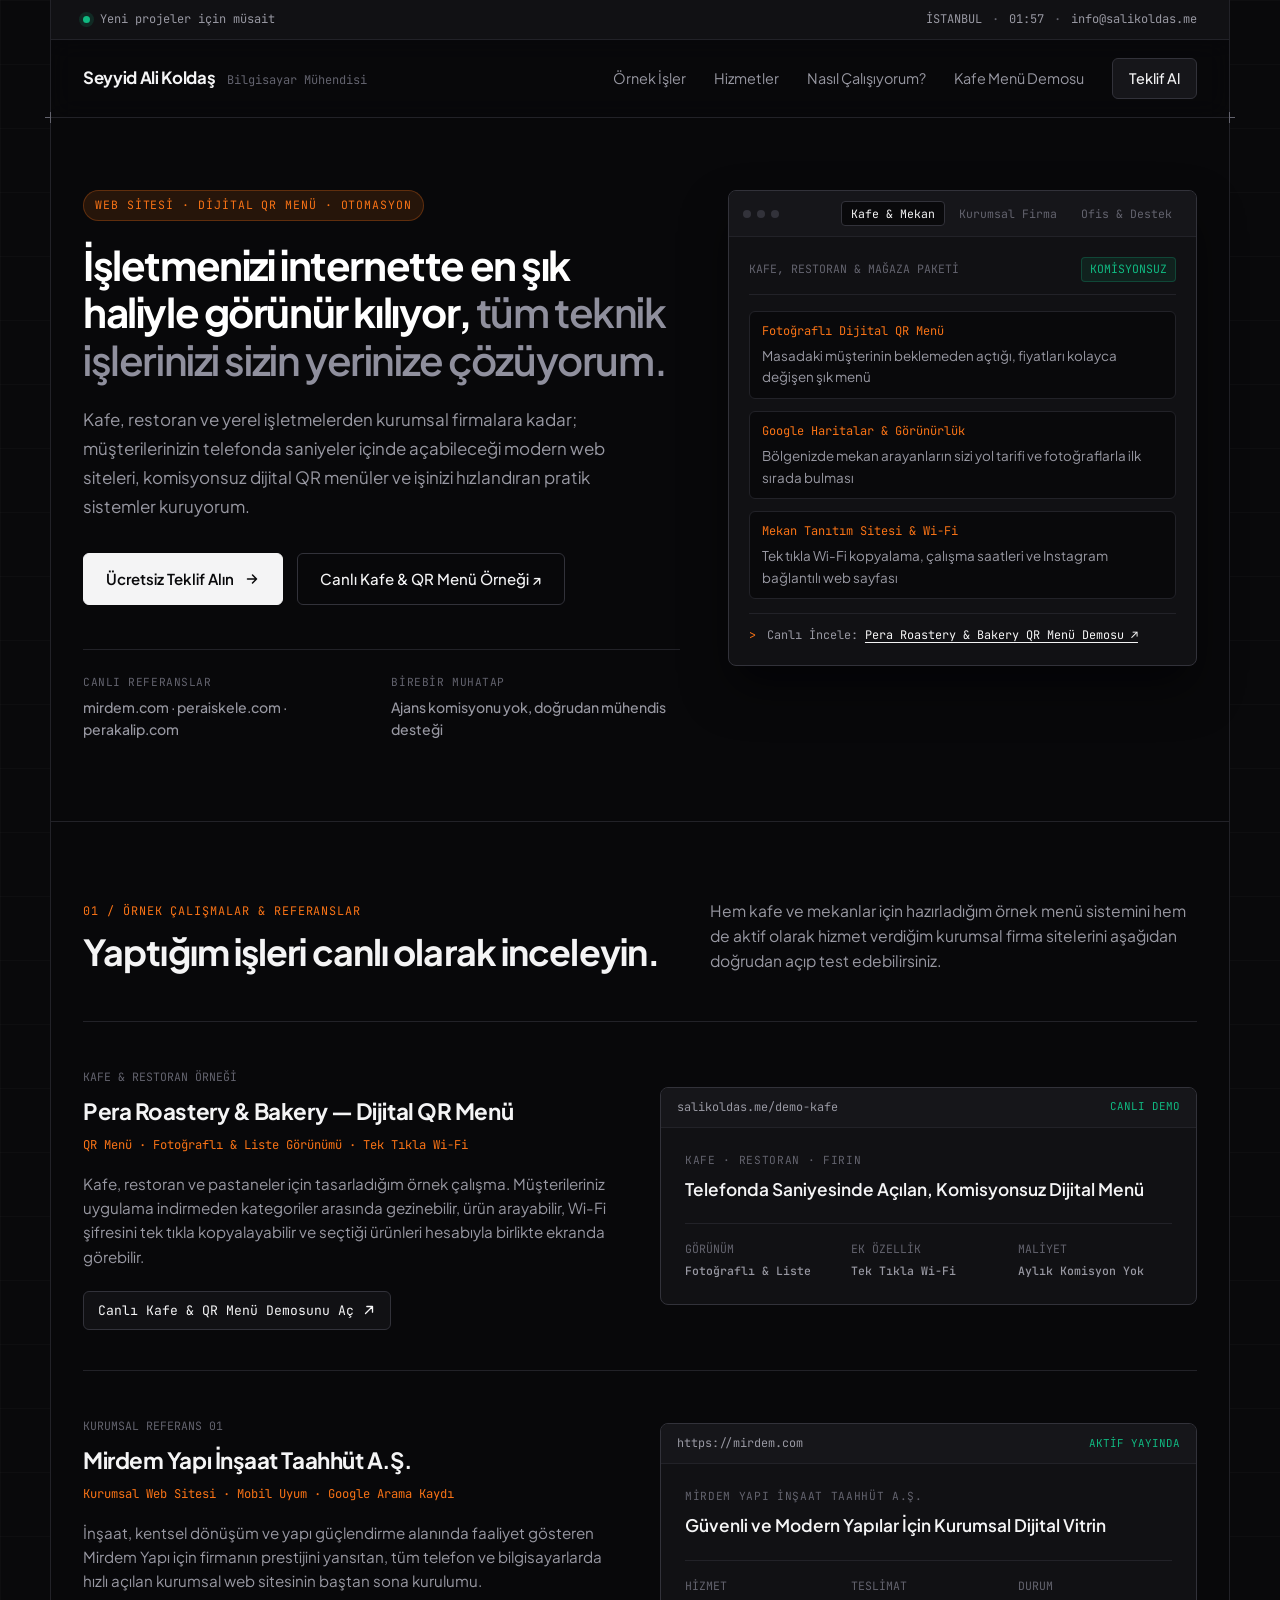
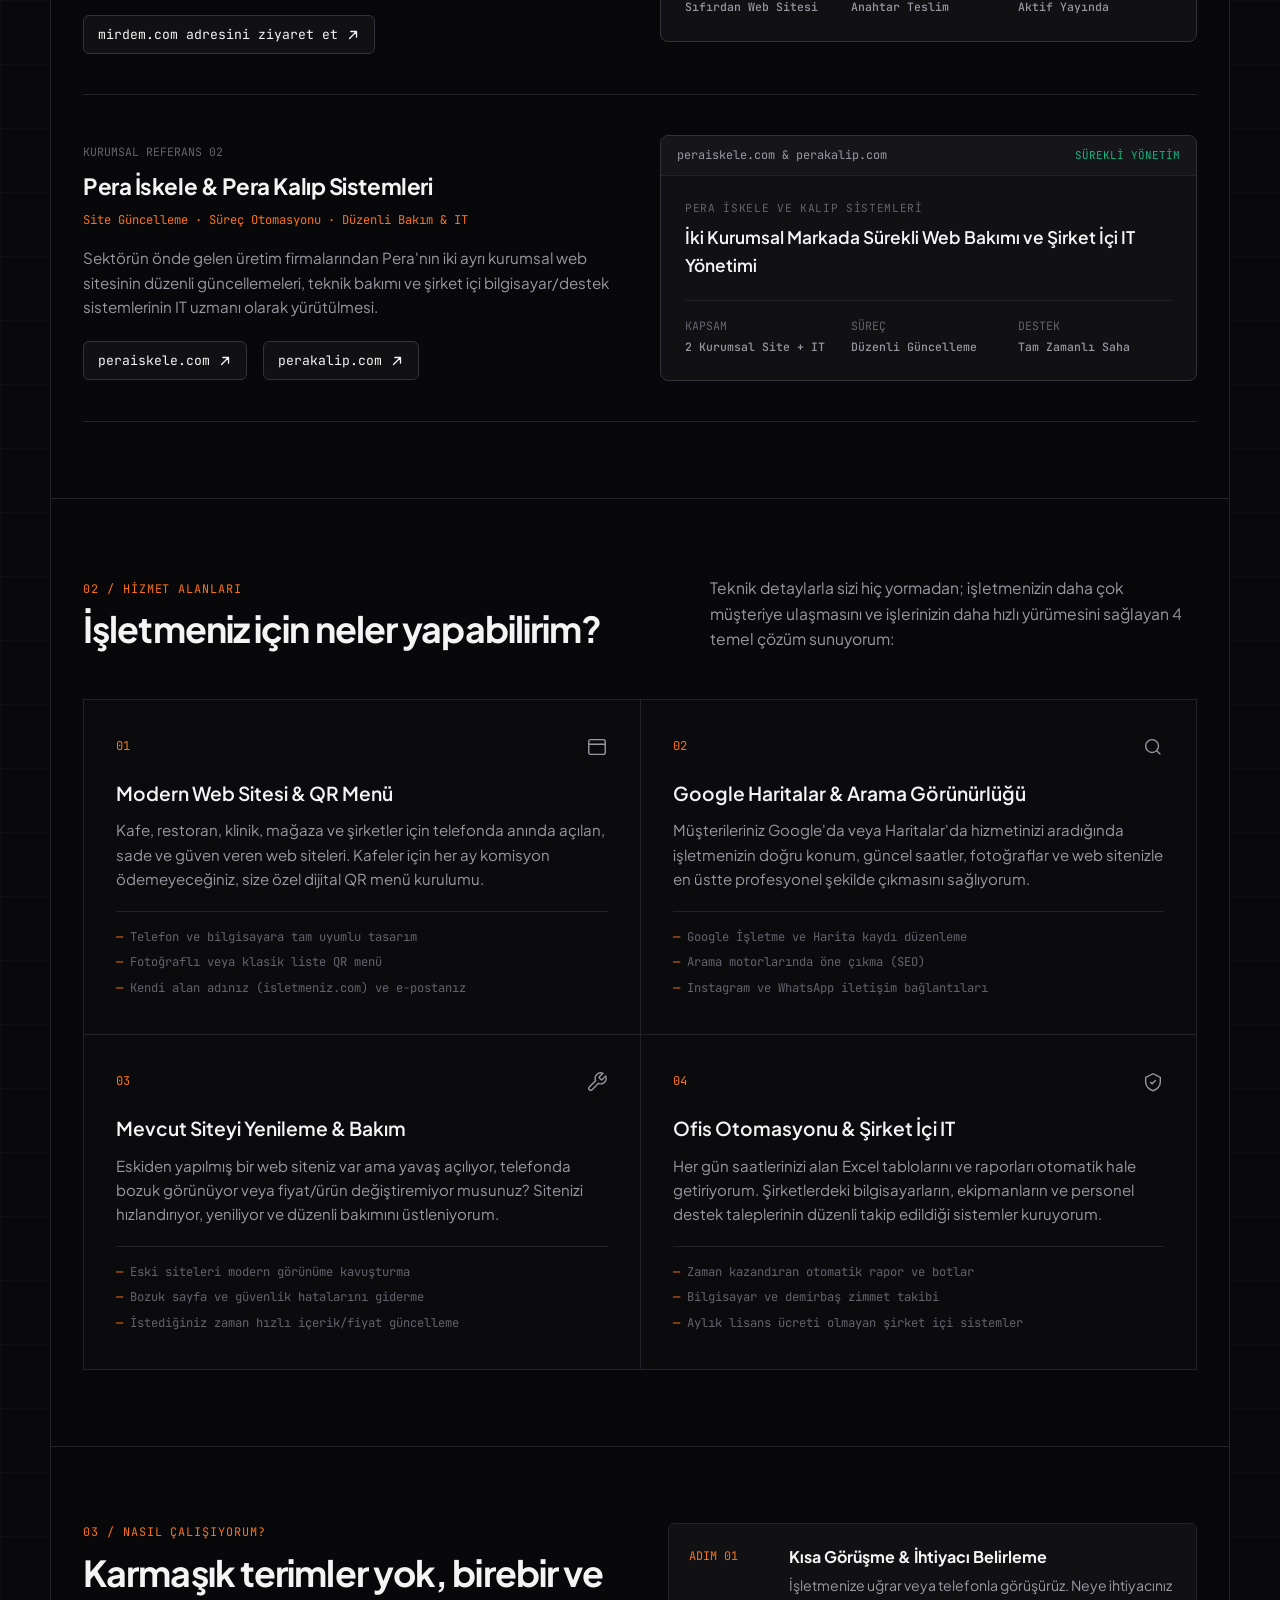
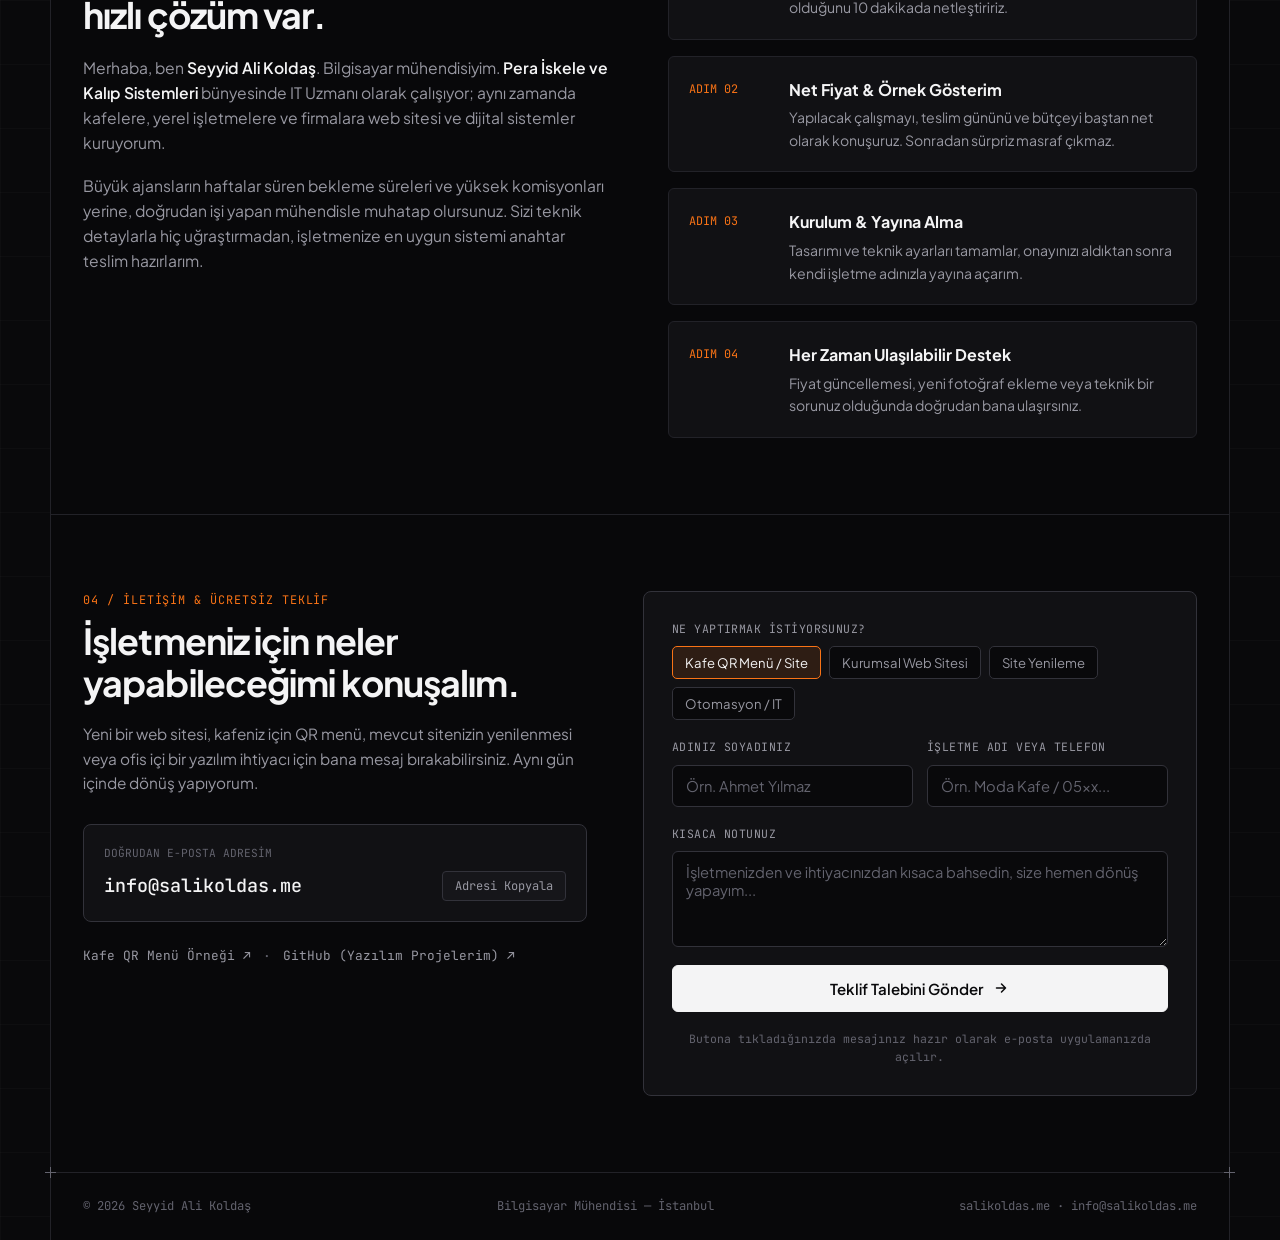
==== commit 6360c04f: "Use consistent first-person singular phrasing (Nasıl Çalışıyorum?)" ====
--- a/index.html
+++ b/index.html
@@ -42,7 +42,7 @@
       <nav class="site-nav" aria-label="Ana Menü">
         <a href="#referanslar">Örnek İşler</a>
         <a href="#cozumler">Hizmetler</a>
-        <a href="#surec">Nasıl Çalışıyoruz?</a>
+        <a href="#surec">Nasıl Çalışıyorum?</a>
         <a href="/demo-kafe/">Kafe Menü Demosu</a>
         <a href="#iletisim" class="nav-cta">Teklif Al</a>
       </nav>
@@ -398,7 +398,7 @@
       <section id="surec" class="section-block">
         <div class="split-2">
           <div>
-            <span class="section-index mono">03 / NASIL ÇALIŞIYORUZ?</span>
+            <span class="section-index mono">03 / NASIL ÇALIŞIYORUM?</span>
             <h2>Karmaşık terimler yok, birebir ve hızlı çözüm var.</h2>
             <p class="about-text">
               Merhaba, ben <strong>Seyyid Ali Koldaş</strong>. Bilgisayar mühendisiyim. <strong>Pera İskele ve Kalıp Sistemleri</strong> bünyesinde IT Uzmanı olarak çalışıyor; aynı zamanda kafelere, yerel işletmelere ve firmalara web sitesi ve dijital sistemler kuruyorum.
@@ -449,7 +449,7 @@
         <div class="contact-grid">
           <div class="contact-left">
             <span class="section-index mono">04 / İLETİŞİM &amp; ÜCRETSİZ TEKLİF</span>
-            <h2>İşletmeniz için neler yapabileceğimizi konuşalım.</h2>
+            <h2>İşletmeniz için neler yapabileceğimi konuşalım.</h2>
             <p class="contact-desc">
               Yeni bir web sitesi, kafeniz için QR menü, mevcut sitenizin yenilenmesi veya ofis içi bir yazılım ihtiyacı için bana mesaj bırakabilirsiniz. Aynı gün içinde dönüş yapıyorum.
             </p>
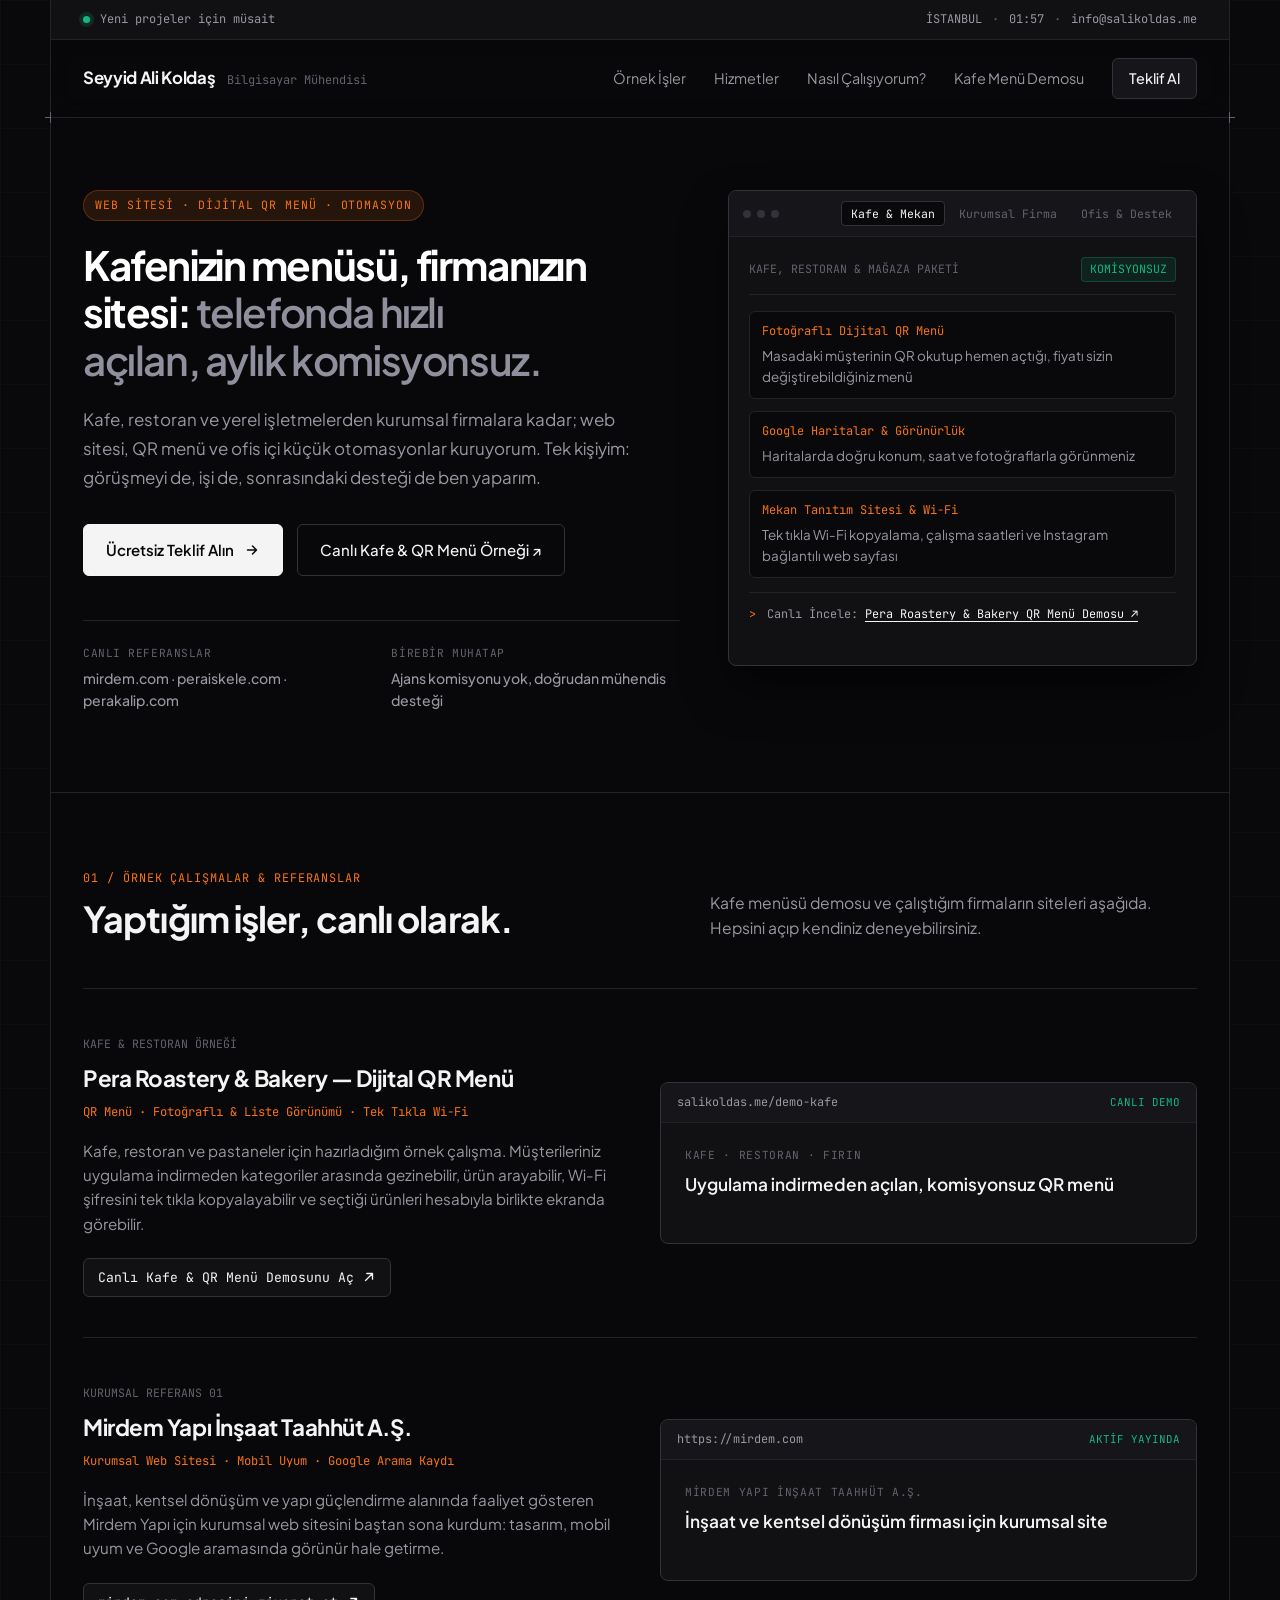
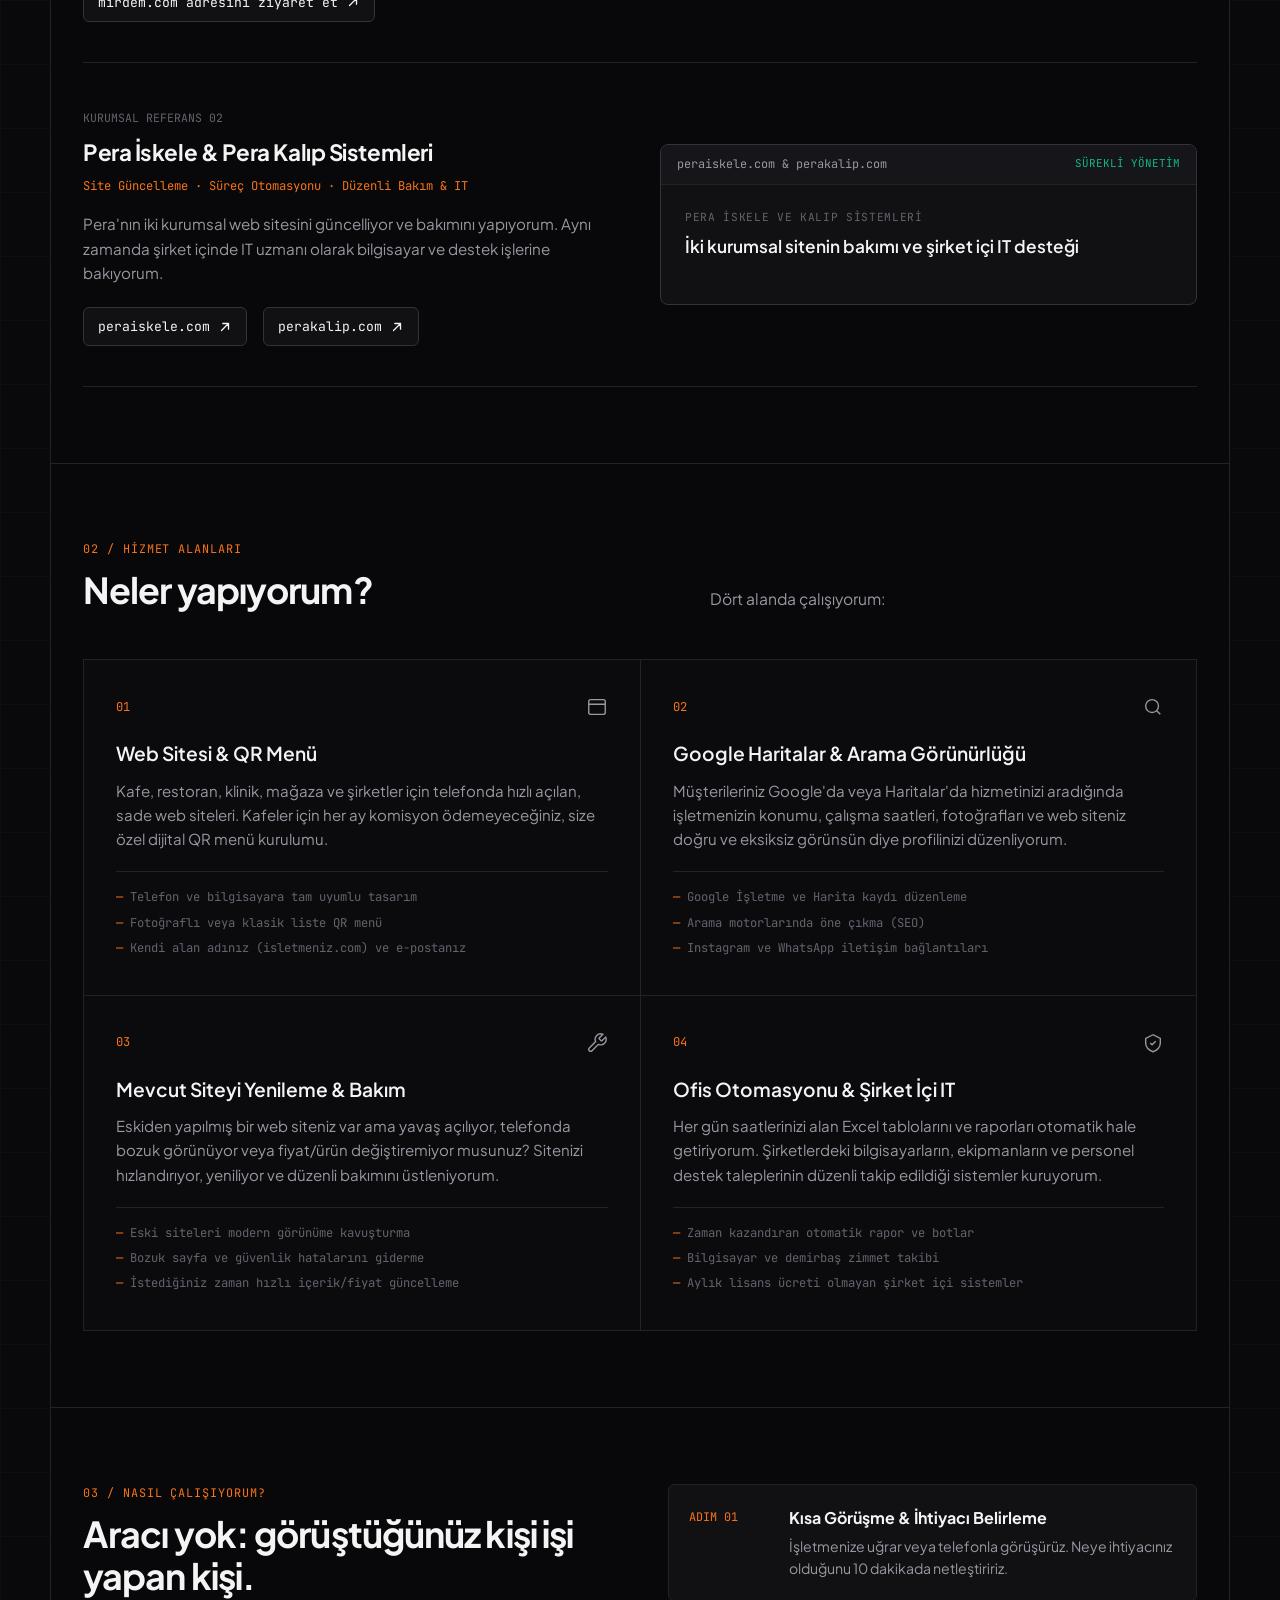
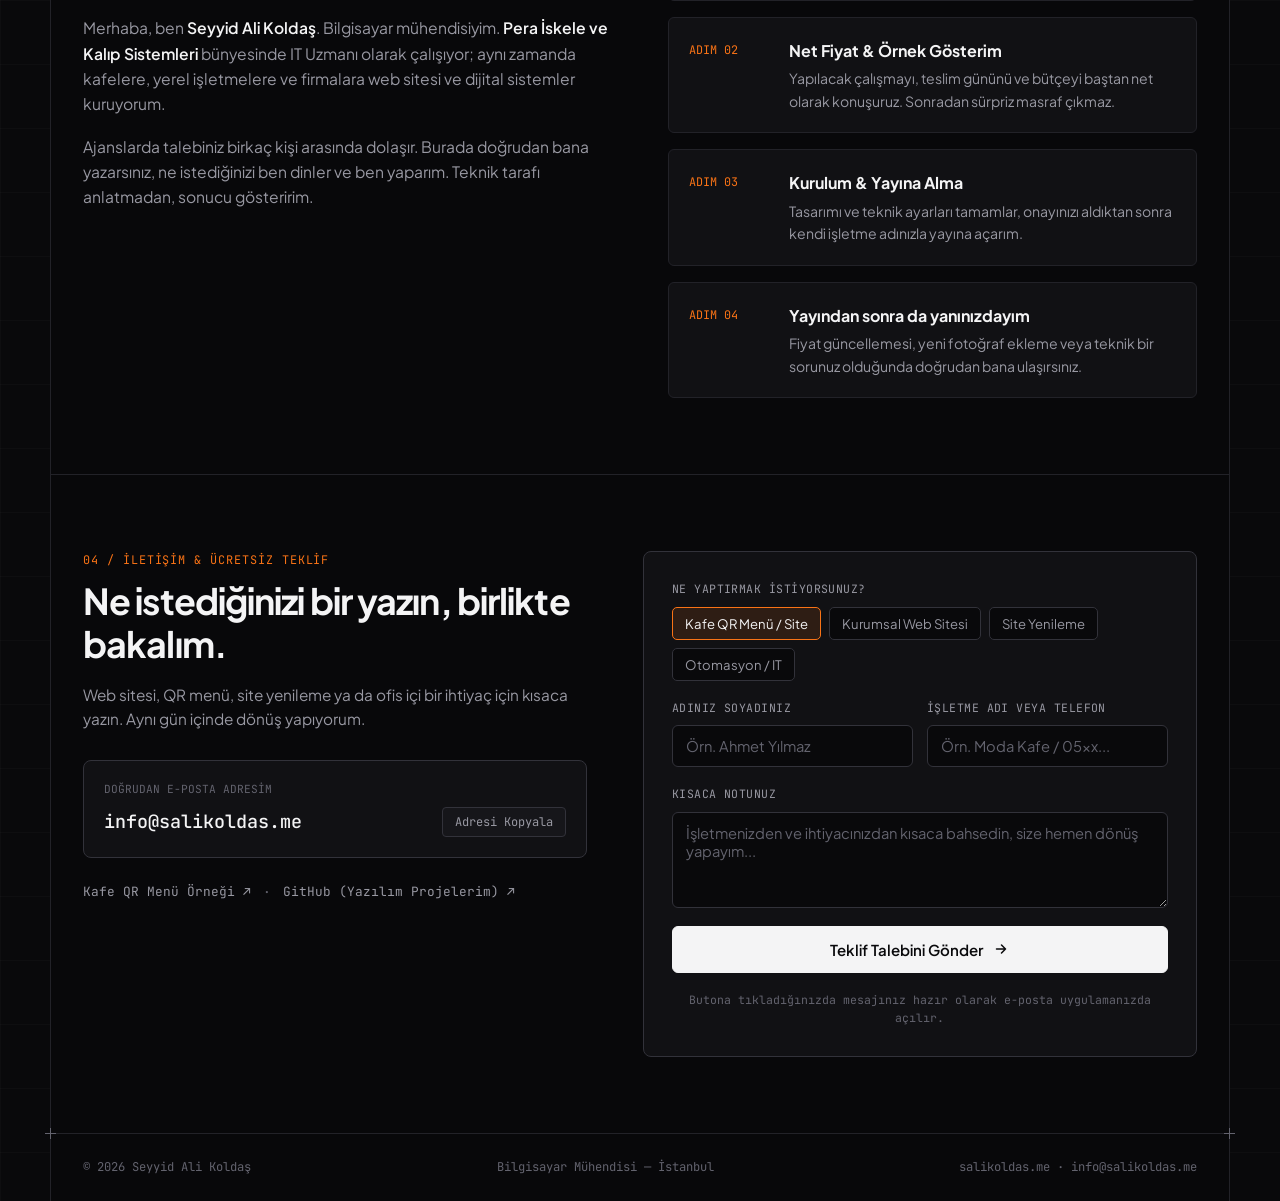
==== commit 5e242ff3: "Rewrite generic copy with concrete wording, remove filler metric boxes" ====
--- a/index.html
+++ b/index.html
@@ -7,7 +7,7 @@
   <meta name="description" content="Kafe, restoran ve işletmeler için modern web siteleri, komisyonsuz dijital QR menüler ve işinizi kolaylaştıran yazılım çözümleri. Bilgisayar Mühendisi Seyyid Ali Koldaş.">
   <meta name="theme-color" content="#09090b">
   <meta property="og:title" content="Seyyid Ali Koldaş — Web Sitesi, QR Menü &amp; Dijital Çözümler">
-  <meta property="og:description" content="İşletmenizi internette en şık haliyle görünür kılıyor, tüm teknik işlerinizi kolaylaştırıyorum.">
+  <meta property="og:description" content="Kafenizin menüsü, firmanızın sitesi: tüm teknik işlerinizi kolaylaştırıyorum.">
   <meta property="og:type" content="website">
   <link rel="preconnect" href="https://fonts.googleapis.com">
   <link rel="preconnect" href="https://fonts.gstatic.com" crossorigin>
@@ -60,11 +60,11 @@
               <span class="eyebrow-pill">WEB SİTESİ · DİJİTAL QR MENÜ · OTOMASYON</span>
             </div>
             <h1>
-              İşletmenizi internette en şık haliyle görünür kılıyor,
-              <span class="h1-muted">tüm teknik işlerinizi sizin yerinize çözüyorum.</span>
+              Kafenizin menüsü, firmanızın sitesi:
+              <span class="h1-muted">telefonda hızlı açılan, aylık komisyonsuz.</span>
             </h1>
             <p class="hero-desc">
-              Kafe, restoran ve yerel işletmelerden kurumsal firmalara kadar; müşterilerinizin telefonda saniyeler içinde açabileceği modern web siteleri, komisyonsuz dijital QR menüler ve işinizi hızlandıran pratik sistemler kuruyorum.
+              Kafe, restoran ve yerel işletmelerden kurumsal firmalara kadar; web sitesi, QR menü ve ofis içi küçük otomasyonlar kuruyorum. Tek kişiyim: görüşmeyi de, işi de, sonrasındaki desteği de ben yaparım.
             </p>
 
             <div class="hero-actions">
@@ -113,11 +113,11 @@
                   <div class="arch-list">
                     <div class="arch-row">
                       <span class="arch-key mono">Fotoğraflı Dijital QR Menü</span>
-                      <span class="arch-detail">Masadaki müşterinin beklemeden açtığı, fiyatları kolayca değişen şık menü</span>
+                      <span class="arch-detail">Masadaki müşterinin QR okutup hemen açtığı, fiyatı sizin değiştirebildiğiniz menü</span>
                     </div>
                     <div class="arch-row">
                       <span class="arch-key mono">Google Haritalar &amp; Görünürlük</span>
-                      <span class="arch-detail">Bölgenizde mekan arayanların sizi yol tarifi ve fotoğraflarla ilk sırada bulması</span>
+                      <span class="arch-detail">Haritalarda doğru konum, saat ve fotoğraflarla görünmeniz</span>
                     </div>
                     <div class="arch-row">
                       <span class="arch-key mono">Mekan Tanıtım Sitesi &amp; Wi-Fi</span>
@@ -137,8 +137,8 @@
                   </div>
                   <div class="arch-list">
                     <div class="arch-row">
-                      <span class="arch-key mono">Modern Kurumsal Web Sitesi</span>
-                      <span class="arch-detail">Firmanızın güvenilirliğini yansıtan, telefon ve bilgisayarda hızlı açılan tasarım</span>
+                      <span class="arch-key mono">Kurumsal Web Sitesi</span>
+                      <span class="arch-detail">Telefonda ve bilgisayarda hızlı açılan, sade kurumsal site</span>
                     </div>
                     <div class="arch-row">
                       <span class="arch-key mono">Ürün Kataloğu &amp; Teklif Toplama</span>
@@ -189,10 +189,10 @@
         <div class="section-header">
           <div>
             <span class="section-index mono">01 / ÖRNEK ÇALIŞMALAR &amp; REFERANSLAR</span>
-            <h2>Yaptığım işleri canlı olarak inceleyin.</h2>
+            <h2>Yaptığım işler, canlı olarak.</h2>
           </div>
           <p class="section-lead">
-            Hem kafe ve mekanlar için hazırladığım örnek menü sistemini hem de aktif olarak hizmet verdiğim kurumsal firma sitelerini aşağıdan doğrudan açıp test edebilirsiniz.
+            Kafe menüsü demosu ve çalıştığım firmaların siteleri aşağıda. Hepsini açıp kendiniz deneyebilirsiniz.
           </p>
         </div>
 
@@ -204,7 +204,7 @@
               <h3 class="case-title">Pera Roastery &amp; Bakery — Dijital QR Menü</h3>
               <p class="case-tags mono">QR Menü · Fotoğraflı &amp; Liste Görünümü · Tek Tıkla Wi-Fi</p>
               <p class="case-desc">
-                Kafe, restoran ve pastaneler için tasarladığım örnek çalışma. Müşterileriniz uygulama indirmeden kategoriler arasında gezinebilir, ürün arayabilir, Wi-Fi şifresini tek tıkla kopyalayabilir ve seçtiği ürünleri hesabıyla birlikte ekranda görebilir.
+                Kafe, restoran ve pastaneler için hazırladığım örnek çalışma. Müşterileriniz uygulama indirmeden kategoriler arasında gezinebilir, ürün arayabilir, Wi-Fi şifresini tek tıkla kopyalayabilir ve seçtiği ürünleri hesabıyla birlikte ekranda görebilir.
               </p>
               <a href="/demo-kafe/" class="case-link mono">
                 <span>Canlı Kafe &amp; QR Menü Demosunu Aç</span>
@@ -219,12 +219,7 @@
                 </div>
                 <div class="bm-body">
                   <div class="bm-kicker mono">KAFE · RESTORAN · FIRIN</div>
-                  <div class="bm-headline">Telefonda Saniyesinde Açılan, Komisyonsuz Dijital Menü</div>
-                  <div class="bm-metrics mono">
-                    <div><span>GÖRÜNÜM</span><strong>Fotoğraflı &amp; Liste</strong></div>
-                    <div><span>EK ÖZELLİK</span><strong>Tek Tıkla Wi-Fi</strong></div>
-                    <div><span>MALİYET</span><strong>Aylık Komisyon Yok</strong></div>
-                  </div>
+                  <div class="bm-headline">Uygulama indirmeden açılan, komisyonsuz QR menü</div>
                 </div>
               </div>
             </div>
@@ -237,7 +232,7 @@
               <h3 class="case-title">Mirdem Yapı İnşaat Taahhüt A.Ş.</h3>
               <p class="case-tags mono">Kurumsal Web Sitesi · Mobil Uyum · Google Arama Kaydı</p>
               <p class="case-desc">
-                İnşaat, kentsel dönüşüm ve yapı güçlendirme alanında faaliyet gösteren Mirdem Yapı için firmanın prestijini yansıtan, tüm telefon ve bilgisayarlarda hızlı açılan kurumsal web sitesinin baştan sona kurulumu.
+                İnşaat, kentsel dönüşüm ve yapı güçlendirme alanında faaliyet gösteren Mirdem Yapı için kurumsal web sitesini baştan sona kurdum: tasarım, mobil uyum ve Google aramasında görünür hale getirme.
               </p>
               <a href="https://mirdem.com" target="_blank" rel="noopener" class="case-link mono">
                 <span>mirdem.com adresini ziyaret et</span>
@@ -252,12 +247,7 @@
                 </div>
                 <div class="bm-body">
                   <div class="bm-kicker mono">MİRDEM YAPI İNŞAAT TAAHHÜT A.Ş.</div>
-                  <div class="bm-headline">Güvenli ve Modern Yapılar İçin Kurumsal Dijital Vitrin</div>
-                  <div class="bm-metrics mono">
-                    <div><span>HİZMET</span><strong>Sıfırdan Web Sitesi</strong></div>
-                    <div><span>TESLİMAT</span><strong>Anahtar Teslim</strong></div>
-                    <div><span>DURUM</span><strong>Aktif Yayında</strong></div>
-                  </div>
+                  <div class="bm-headline">İnşaat ve kentsel dönüşüm firması için kurumsal site</div>
                 </div>
               </div>
             </div>
@@ -270,7 +260,7 @@
               <h3 class="case-title">Pera İskele &amp; Pera Kalıp Sistemleri</h3>
               <p class="case-tags mono">Site Güncelleme · Süreç Otomasyonu · Düzenli Bakım &amp; IT</p>
               <p class="case-desc">
-                Sektörün önde gelen üretim firmalarından Pera'nın iki ayrı kurumsal web sitesinin düzenli güncellemeleri, teknik bakımı ve şirket içi bilgisayar/destek sistemlerinin IT uzmanı olarak yürütülmesi.
+                Pera'nın iki kurumsal web sitesini güncelliyor ve bakımını yapıyorum. Aynı zamanda şirket içinde IT uzmanı olarak bilgisayar ve destek işlerine bakıyorum.
               </p>
               <div class="case-links-dual">
                 <a href="https://peraiskele.com" target="_blank" rel="noopener" class="case-link mono">
@@ -291,12 +281,7 @@
                 </div>
                 <div class="bm-body">
                   <div class="bm-kicker mono">PERA İSKELE VE KALIP SİSTEMLERİ</div>
-                  <div class="bm-headline">İki Kurumsal Markada Sürekli Web Bakımı ve Şirket İçi IT Yönetimi</div>
-                  <div class="bm-metrics mono">
-                    <div><span>KAPSAM</span><strong>2 Kurumsal Site + IT</strong></div>
-                    <div><span>SÜREÇ</span><strong>Düzenli Güncelleme</strong></div>
-                    <div><span>DESTEK</span><strong>Tam Zamanlı Saha</strong></div>
-                  </div>
+                  <div class="bm-headline">İki kurumsal sitenin bakımı ve şirket içi IT desteği</div>
                 </div>
               </div>
             </div>
@@ -309,10 +294,10 @@
         <div class="section-header">
           <div>
             <span class="section-index mono">02 / HİZMET ALANLARI</span>
-            <h2>İşletmeniz için neler yapabilirim?</h2>
+            <h2>Neler yapıyorum?</h2>
           </div>
           <p class="section-lead">
-            Teknik detaylarla sizi hiç yormadan; işletmenizin daha çok müşteriye ulaşmasını ve işlerinizin daha hızlı yürümesini sağlayan 4 temel çözüm sunuyorum:
+            Dört alanda çalışıyorum:
           </p>
         </div>
 
@@ -325,9 +310,9 @@
                 <path d="M3 9H21M7 6.5H7.01M10 6.5H10.01"/>
               </svg>
             </div>
-            <h3>Modern Web Sitesi &amp; QR Menü</h3>
+            <h3>Web Sitesi &amp; QR Menü</h3>
             <p>
-              Kafe, restoran, klinik, mağaza ve şirketler için telefonda anında açılan, sade ve güven veren web siteleri. Kafeler için her ay komisyon ödemeyeceğiniz, size özel dijital QR menü kurulumu.
+              Kafe, restoran, klinik, mağaza ve şirketler için telefonda hızlı açılan, sade web siteleri. Kafeler için her ay komisyon ödemeyeceğiniz, size özel dijital QR menü kurulumu.
             </p>
             <ul class="cell-points mono">
               <li>Telefon ve bilgisayara tam uyumlu tasarım</li>
@@ -346,7 +331,7 @@
             </div>
             <h3>Google Haritalar &amp; Arama Görünürlüğü</h3>
             <p>
-              Müşterileriniz Google'da veya Haritalar'da hizmetinizi aradığında işletmenizin doğru konum, güncel saatler, fotoğraflar ve web sitenizle en üstte profesyonel şekilde çıkmasını sağlıyorum.
+              Müşterileriniz Google'da veya Haritalar'da hizmetinizi aradığında işletmenizin konumu, çalışma saatleri, fotoğrafları ve web siteniz doğru ve eksiksiz görünsün diye profilinizi düzenliyorum.
             </p>
             <ul class="cell-points mono">
               <li>Google İşletme ve Harita kaydı düzenleme</li>
@@ -399,12 +384,12 @@
         <div class="split-2">
           <div>
             <span class="section-index mono">03 / NASIL ÇALIŞIYORUM?</span>
-            <h2>Karmaşık terimler yok, birebir ve hızlı çözüm var.</h2>
+            <h2>Aracı yok: görüştüğünüz kişi işi yapan kişi.</h2>
             <p class="about-text">
               Merhaba, ben <strong>Seyyid Ali Koldaş</strong>. Bilgisayar mühendisiyim. <strong>Pera İskele ve Kalıp Sistemleri</strong> bünyesinde IT Uzmanı olarak çalışıyor; aynı zamanda kafelere, yerel işletmelere ve firmalara web sitesi ve dijital sistemler kuruyorum.
             </p>
             <p class="about-text">
-              Büyük ajansların haftalar süren bekleme süreleri ve yüksek komisyonları yerine, doğrudan işi yapan mühendisle muhatap olursunuz. Sizi teknik detaylarla hiç uğraştırmadan, işletmenize en uygun sistemi anahtar teslim hazırlarım.
+              Ajanslarda talebiniz birkaç kişi arasında dolaşır. Burada doğrudan bana yazarsınız, ne istediğinizi ben dinler ve ben yaparım. Teknik tarafı anlatmadan, sonucu gösteririm.
             </p>
           </div>
 
@@ -433,7 +418,7 @@
             <div class="step-item">
               <span class="step-no mono">ADIM 04</span>
               <div>
-                <h3>Her Zaman Ulaşılabilir Destek</h3>
+                <h3>Yayından sonra da yanınızdayım</h3>
                 <p>Fiyat güncellemesi, yeni fotoğraf ekleme veya teknik bir sorunuz olduğunda doğrudan bana ulaşırsınız.</p>
               </div>
             </div>
@@ -449,9 +434,9 @@
         <div class="contact-grid">
           <div class="contact-left">
             <span class="section-index mono">04 / İLETİŞİM &amp; ÜCRETSİZ TEKLİF</span>
-            <h2>İşletmeniz için neler yapabileceğimi konuşalım.</h2>
+            <h2>Ne istediğinizi bir yazın, birlikte bakalım.</h2>
             <p class="contact-desc">
-              Yeni bir web sitesi, kafeniz için QR menü, mevcut sitenizin yenilenmesi veya ofis içi bir yazılım ihtiyacı için bana mesaj bırakabilirsiniz. Aynı gün içinde dönüş yapıyorum.
+              Web sitesi, QR menü, site yenileme ya da ofis içi bir ihtiyaç için kısaca yazın. Aynı gün içinde dönüş yapıyorum.
             </p>
 
             <div class="direct-mail-box">
